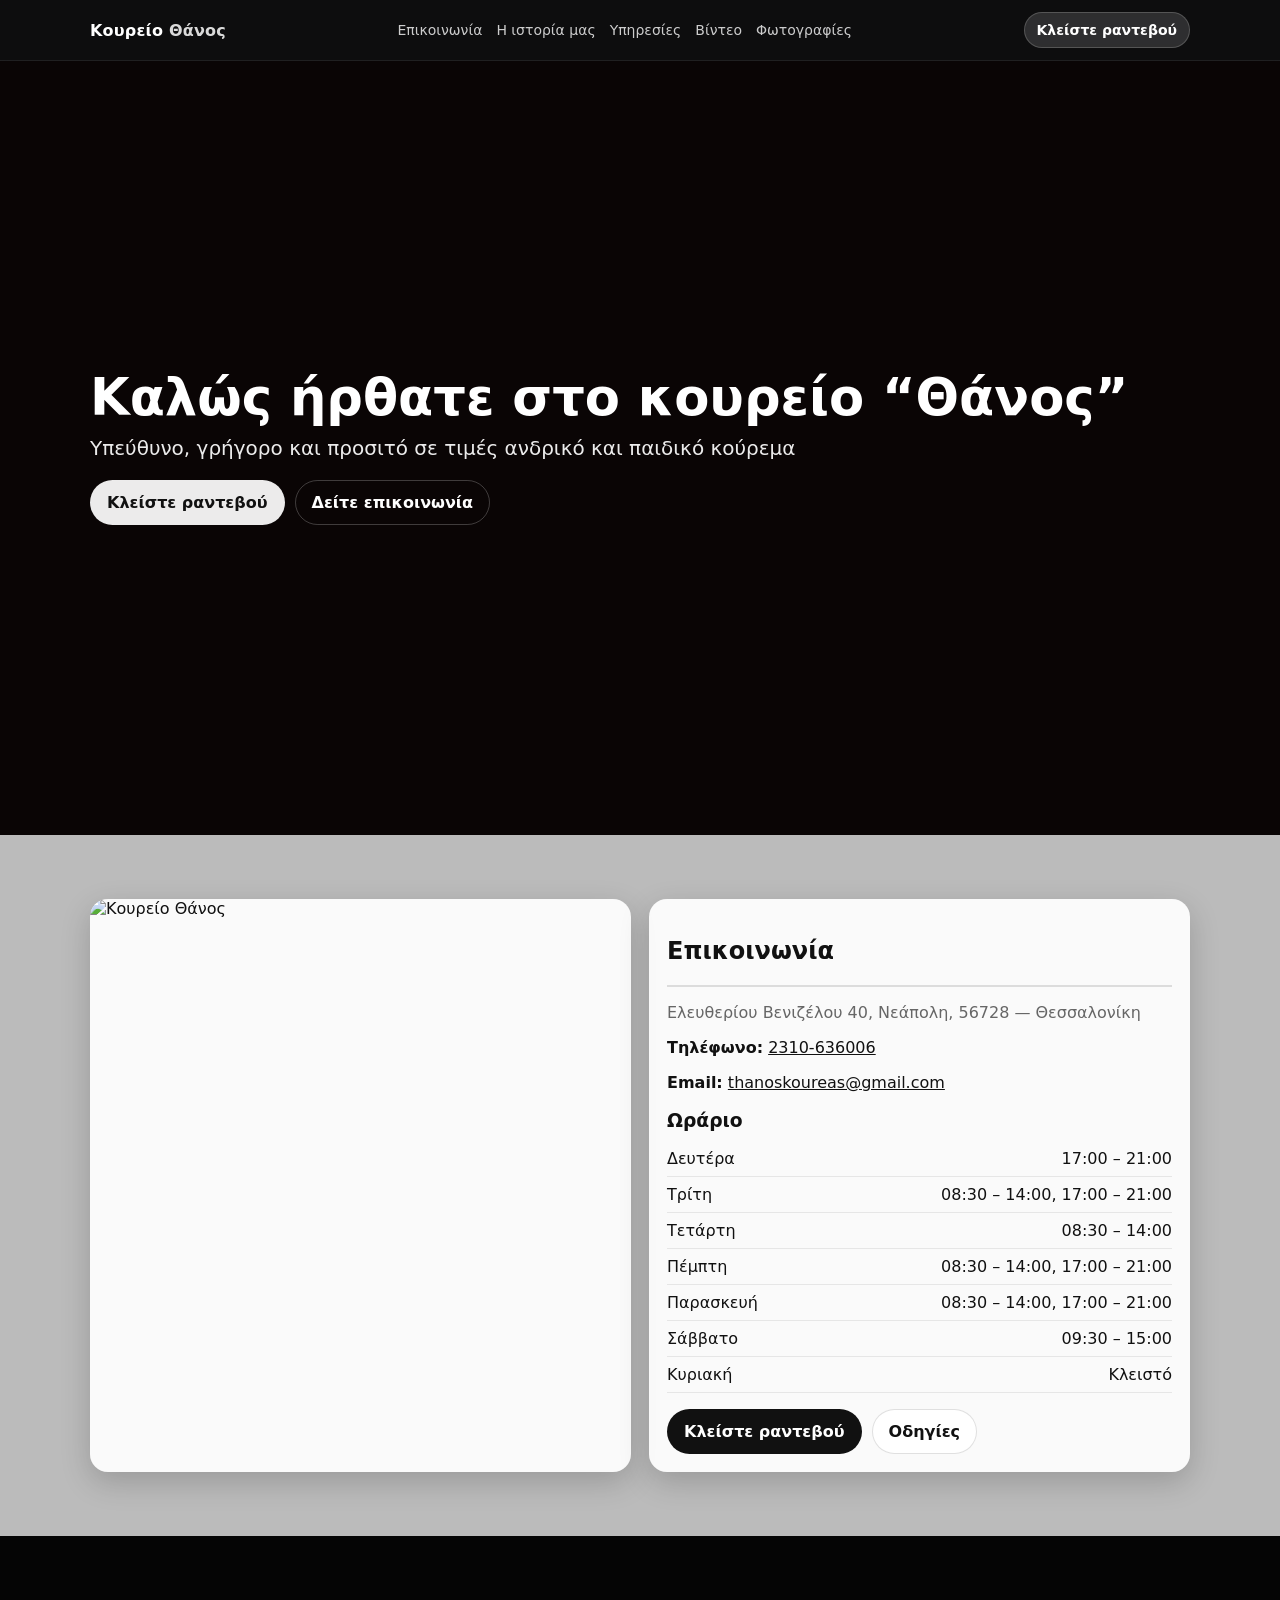
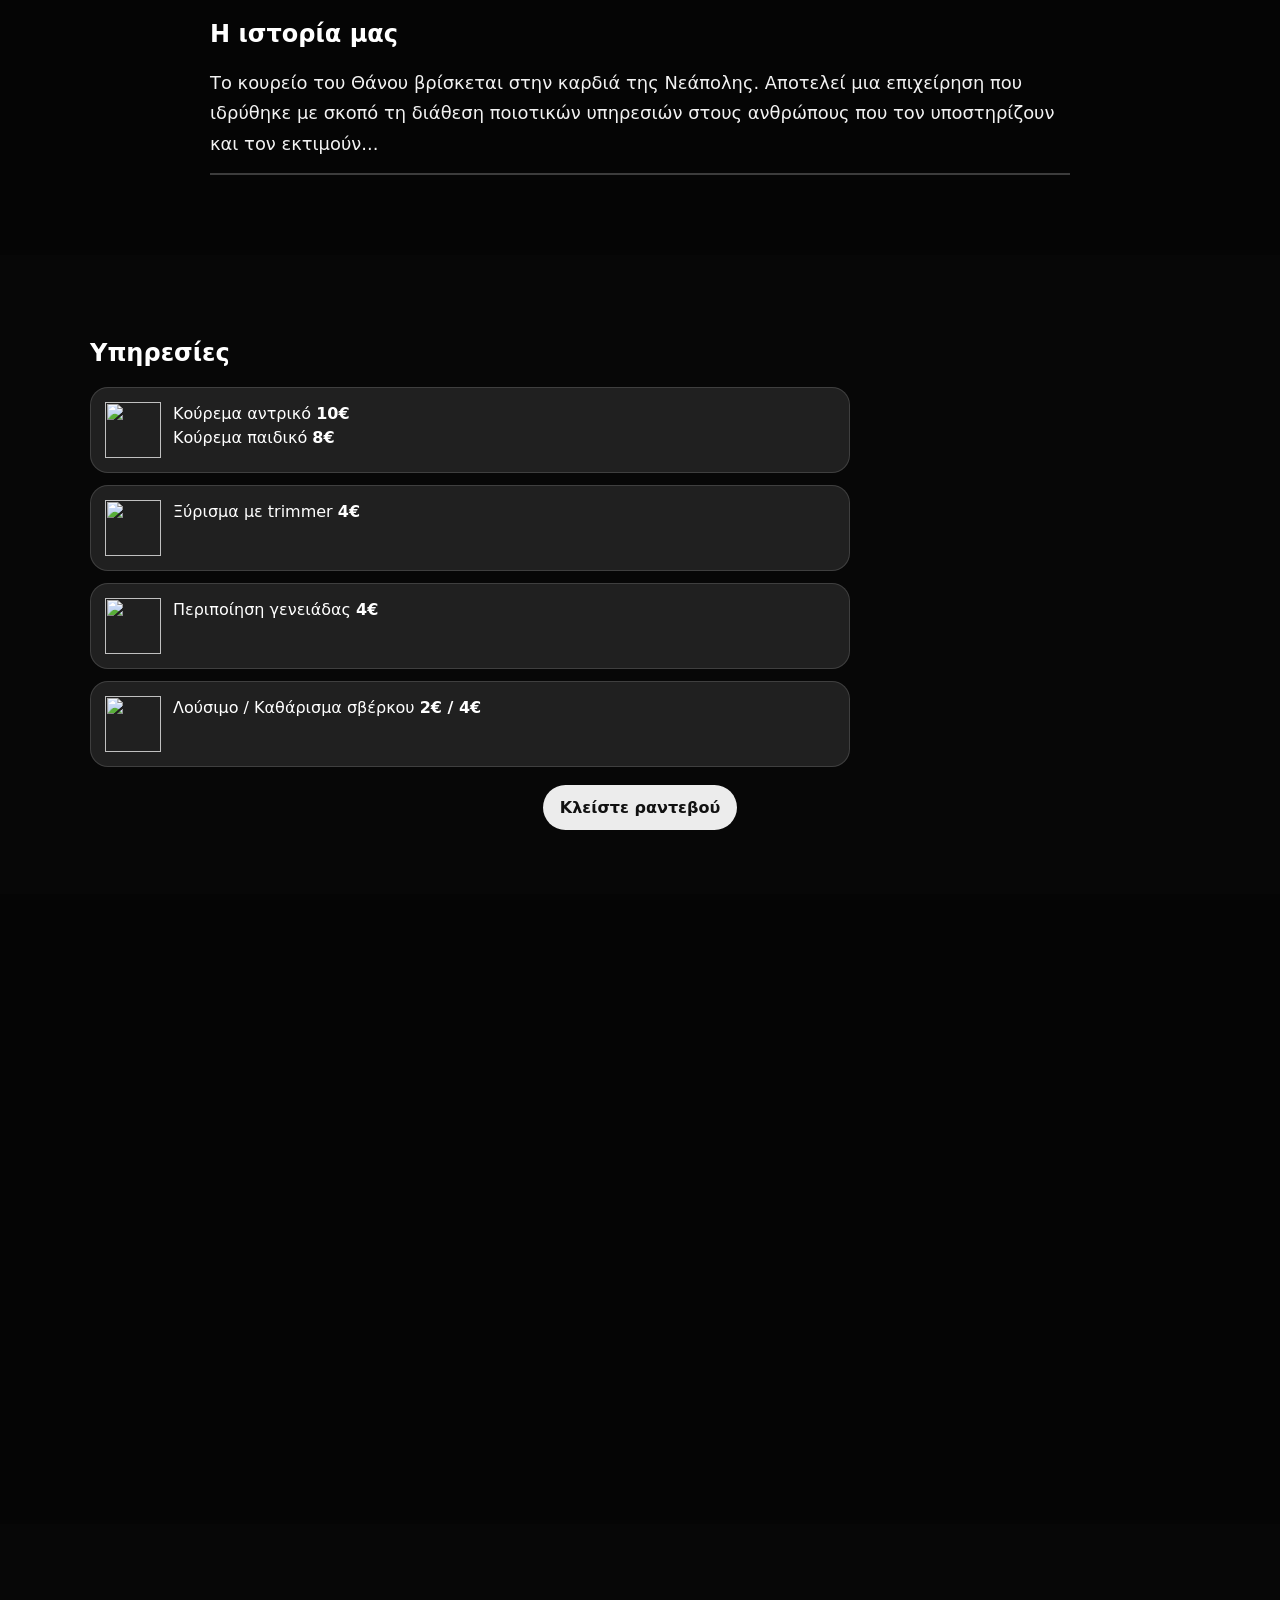
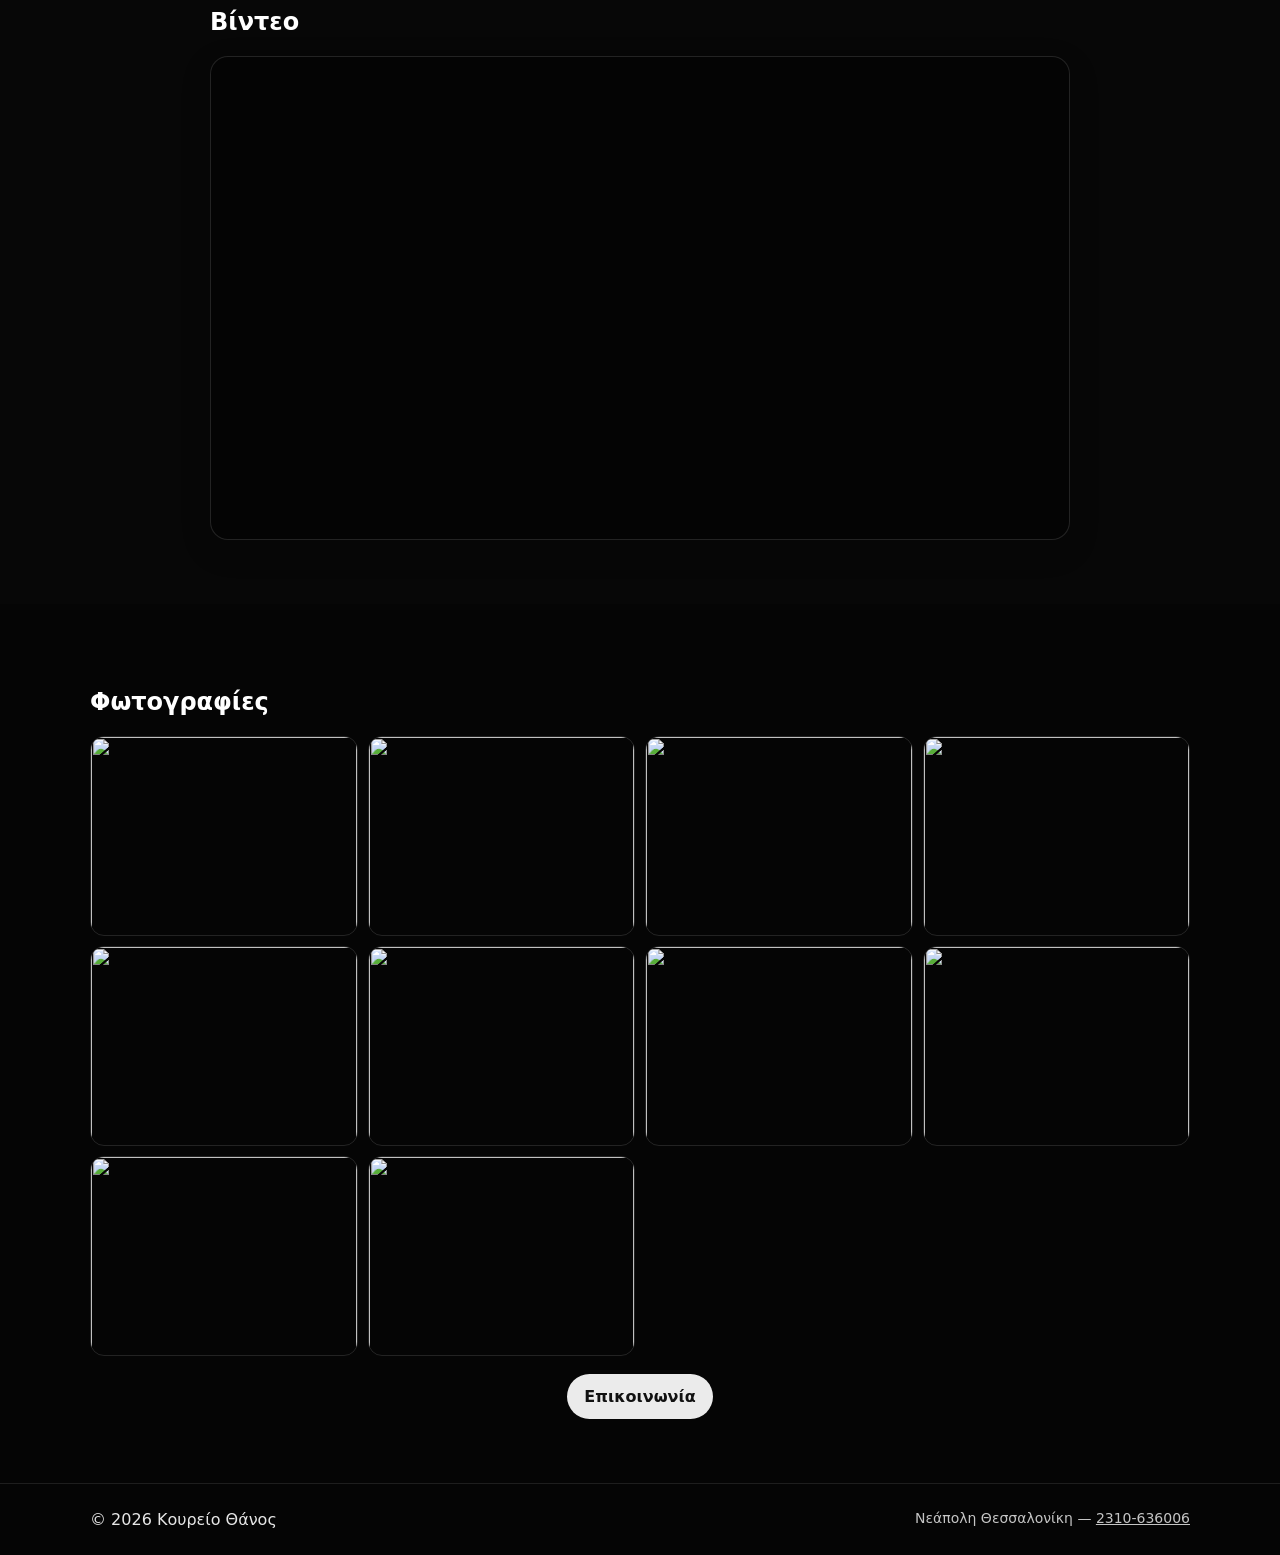
==== index.html @ e7eec50a "Initial commit" ====
<!doctype html>
<html lang="el">
<head>
  <meta charset="utf-8" />
  <meta name="viewport" content="width=device-width, initial-scale=1" />
  <title>Κουρείο Θάνος — Νεάπολη Θεσσαλονίκη</title>
  <meta name="description" content="Κουρείο Θάνος στη Νεάπολη Θεσσαλονίκης. Κλείστε ραντεβού online, δείτε υπηρεσίες, ωράριο και στοιχεία επικοινωνίας." />
  <link rel="stylesheet" href="styles.css" />

  <!-- Open Graph (προαιρετικό) -->
  <meta property="og:title" content="Κουρείο Θάνος" />
  <meta property="og:description" content="Ανδρικό & παιδικό κούρεμα, περιποίηση γενειάδας, ξύρισμα. Κλείστε ραντεβού online." />
  <meta property="og:type" content="website" />
</head>

<body>
  <header class="topbar">
    <div class="container topbar-inner">
      <a class="brand" href="#top">Κουρείο <span>Θάνος</span></a>
      <nav class="nav">
        <a href="#contact">Επικοινωνία</a>
        <a href="#story">Η ιστορία μας</a>
        <a href="#services">Υπηρεσίες</a>
        <a href="#media">Βίντεο</a>
        <a href="#gallery">Φωτογραφίες</a>
      </nav>
      <a class="cta" href="https://supersaas.com/schedule/Koureio_Thanos/Koureio_Thanos/%CE%9A%CE%BF%CF%8D%CF%81%CE%B5%CE%BC%CE%B1?view=week" target="_blank" rel="noopener">
        Κλείστε ραντεβού
      </a>
    </div>
  </header>

  <!-- HERO -->
  <section id="top" class="hero" style="--bg:url('http://koureiothanos.com/wp-content/uploads/2021/03/IMG_0144-2-scaled.jpg');">
    <div class="hero-overlay"></div>
    <div class="container hero-content">
      <h1>Καλώς ήρθατε στο κουρείο “Θάνος”</h1>
      <p class="hero-sub">
        Υπεύθυνο, γρήγορο και προσιτό σε τιμές ανδρικό και παιδικό κούρεμα
      </p>
      <div class="hero-actions">
        <a class="btn primary" href="https://supersaas.com/schedule/Koureio_Thanos/Koureio_Thanos/%CE%9A%CE%BF%CF%8D%CF%81%CE%B5%CE%BC%CE%B1?view=week" target="_blank" rel="noopener">
          Κλείστε ραντεβού
        </a>
        <a class="btn ghost" href="#contact">Δείτε επικοινωνία</a>
      </div>
    </div>
  </section>

  <!-- CONTACT -->
  <section id="contact" class="section cover" style="--bg:url('http://koureiothanos.com/wp-content/uploads/2021/03/%CE%B1%CF%81%CF%87%CE%B5%CE%AF%CE%BF-%CE%BB%CE%AE%CF%88%CE%B7%CF%82.jpg');">
    <div class="cover-overlay light"></div>
    <div class="container grid-2">
      <div class="card media-card">
        <img
          src="http://koureiothanos.com/wp-content/uploads/2021/03/12-1.jpg"
          alt="Κουρείο Θάνος"
          loading="lazy"
        />
      </div>

      <div class="card">
        <h2>Επικοινωνία</h2>
        <hr class="sep" />

        <p class="muted">Ελευθερίου Βενιζέλου 40, Νεάπολη, 56728 — Θεσσαλονίκη</p>
        <p><strong>Τηλέφωνο:</strong> <a href="tel:2310636006">2310-636006</a></p>
        <p><strong>Email:</strong> <a href="mailto:thanoskoureas@gmail.com">thanoskoureas@gmail.com</a></p>

        <h3 class="h3">Ωράριο</h3>
        <ul class="hours">
          <li><span>Δευτέρα</span><span>17:00 – 21:00</span></li>
          <li><span>Τρίτη</span><span>08:30 – 14:00, 17:00 – 21:00</span></li>
          <li><span>Τετάρτη</span><span>08:30 – 14:00</span></li>
          <li><span>Πέμπτη</span><span>08:30 – 14:00, 17:00 – 21:00</span></li>
          <li><span>Παρασκευή</span><span>08:30 – 14:00, 17:00 – 21:00</span></li>
          <li><span>Σάββατο</span><span>09:30 – 15:00</span></li>
          <li><span>Κυριακή</span><span>Κλειστό</span></li>
        </ul>

        <div class="contact-actions">
          <a class="btn primary" href="https://supersaas.com/schedule/Koureio_Thanos/Koureio_Thanos/%CE%9A%CE%BF%CF%8D%CF%81%CE%B5%CE%BC%CE%B1?view=week" target="_blank" rel="noopener">Κλείστε ραντεβού</a>
          <a class="btn" href="https://www.google.com/maps/search/?api=1&query=%CE%95%CE%BB%CE%B5%CF%85%CE%B8%CE%B5%CF%81%CE%AF%CE%BF%CF%85%20%CE%92%CE%B5%CE%BD%CE%B9%CE%B6%CE%AD%CE%BB%CE%BF%CF%85%2040%2C%20%CE%9D%CE%B5%CE%AC%CF%80%CE%BF%CE%BB%CE%B7%2056728" target="_blank" rel="noopener">
            Οδηγίες
          </a>
        </div>
      </div>
    </div>
  </section>

  <!-- STORY -->
  <section id="story" class="section cover" style="--bg:url('http://koureiothanos.com/wp-content/uploads/2021/03/IMG_0214-1-scaled.jpg');">
    <div class="cover-overlay dark"></div>
    <div class="container narrow">
      <h2>Η ιστορία μας</h2>
      <p class="lead">
        Το κουρείο του Θάνου βρίσκεται στην καρδιά της Νεάπολης. Αποτελεί μια επιχείρηση που ιδρύθηκε με σκοπό
        τη διάθεση ποιοτικών υπηρεσιών στους ανθρώπους που τον υποστηρίζουν και τον εκτιμούν...
      </p>
      <hr class="sep light" />
    </div>
  </section>

  <!-- SERVICES -->
  <section id="services" class="section cover" style="--bg:url('http://koureiothanos.com/wp-content/uploads/2021/03/IMG_0136-1-scaled.jpg');">
    <div class="cover-overlay dark soft"></div>
    <div class="container">
      <h2>Υπηρεσίες</h2>

      <div class="services">
        <div class="service">
          <img src="http://koureiothanos.com/wp-content/uploads/2021/03/icon-01-free-img.png" alt="" loading="lazy" />
          <div>
            <p>Κούρεμα αντρικό <strong>10€</strong></p>
            <p>Κούρεμα παιδικό <strong>8€</strong></p>
          </div>
        </div>

        <div class="service">
          <img src="http://koureiothanos.com/wp-content/uploads/2021/03/icon-02-free-img-1.png" alt="" loading="lazy" />
          <div>
            <p>Ξύρισμα με trimmer <strong>4€</strong></p>
          </div>
        </div>

        <div class="service">
          <img src="http://koureiothanos.com/wp-content/uploads/2021/03/icon-03-free-img-1.png" alt="" loading="lazy" />
          <div>
            <p>Περιποίηση γενειάδας <strong>4€</strong></p>
          </div>
        </div>

        <div class="service">
          <img src="http://koureiothanos.com/wp-content/uploads/2021/03/icon-04-free-img.png" alt="" loading="lazy" />
          <div>
            <p>Λούσιμο / Καθάρισμα σβέρκου <strong>2€ / 4€</strong></p>
          </div>
        </div>
      </div>

      <div class="center">
        <a class="btn primary" href="https://supersaas.com/schedule/Koureio_Thanos/Koureio_Thanos/%CE%9A%CE%BF%CF%8D%CF%81%CE%B5%CE%BC%CE%B1?view=week" target="_blank" rel="noopener">
          Κλείστε ραντεβού
        </a>
      </div>
    </div>
  </section>

  <!-- FEATURE IMAGE (optional like original) -->
  <section class="section cover" style="--bg:url('http://koureiothanos.com/wp-content/uploads/2021/04/IMG_20180508_204134-scaled.jpg'); min-height: 70vh;">
    <div class="cover-overlay dark"></div>
  </section>

  <!-- VIDEO -->
  <section id="media" class="section cover" style="--bg:url('http://koureiothanos.com/wp-content/uploads/2021/03/IMG_0148-1-scaled.jpg');">
    <div class="cover-overlay dark soft"></div>
    <div class="container narrow">
      <h2>Βίντεο</h2>
      <div class="video">
        <iframe
          src="https://www.youtube.com/embed/GBwCfBw--6I"
          title="Κουρείο Θάνος"
          frameborder="0"
          allow="accelerometer; autoplay; clipboard-write; encrypted-media; gyroscope; picture-in-picture; web-share"
          allowfullscreen
          loading="lazy"
        ></iframe>
      </div>
    </div>
  </section>

  <!-- GALLERY -->
  <section id="gallery" class="section cover" style="--bg:url('http://koureiothanos.com/wp-content/uploads/2021/03/IMG_0137-scaled.jpg');">
    <div class="cover-overlay dark"></div>
    <div class="container">
      <h2>Φωτογραφίες</h2>

      <div class="gallery">
        <img src="http://koureiothanos.com/wp-content/uploads/2021/03/IMG_0187-3-scaled.jpg" alt="" loading="lazy" />
        <img src="http://koureiothanos.com/wp-content/uploads/2021/03/IMG_0147-2-scaled.jpg" alt="" loading="lazy" />
        <img src="http://koureiothanos.com/wp-content/uploads/2021/03/IMG_0149-2-scaled.jpg" alt="" loading="lazy" />
        <img src="http://koureiothanos.com/wp-content/uploads/2021/03/IMG_0181-3-scaled.jpg" alt="" loading="lazy" />
        <img src="http://koureiothanos.com/wp-content/uploads/2021/03/IMG_0141-1-1024x683.jpg" alt="" loading="lazy" />
        <img src="http://koureiothanos.com/wp-content/uploads/2021/03/IMG_0170-1024x683.jpg" alt="" loading="lazy" />
        <img src="http://koureiothanos.com/wp-content/uploads/2021/03/IMG_0198-1-683x1024.jpg" alt="" loading="lazy" />
        <img src="http://koureiothanos.com/wp-content/uploads/2021/03/IMG_0211-2-1024x683.jpg" alt="" loading="lazy" />
        <img src="http://koureiothanos.com/wp-content/uploads/2021/03/IMG_0155-2-1024x683.jpg" alt="" loading="lazy" />
        <img src="http://koureiothanos.com/wp-content/uploads/2021/03/IMG_0174-1024x683.jpg" alt="" loading="lazy" />
      </div>

      <div class="center">
        <a class="btn primary" href="#contact">Επικοινωνία</a>
      </div>
    </div>
  </section>

  <footer class="footer">
    <div class="container footer-inner">
      <div>© <span id="y"></span> Κουρείο Θάνος</div>
      <div class="small">
        Νεάπολη Θεσσαλονίκη — <a href="tel:2310636006">2310-636006</a>
      </div>
    </div>
  </footer>

  <script>
    document.getElementById("y").textContent = new Date().getFullYear();
  </script>
</body>
</html>
---- styles.css ----
:root{
  --bg: none;
  --text: #111;
  --muted: #666;
  --card: rgba(255,255,255,0.92);
  --shadow: 0 10px 30px rgba(0,0,0,.18);
  --radius: 18px;
  --max: 1100px;
}

*{ box-sizing:border-box; }
html{ scroll-behavior:smooth; }
body{
  margin:0;
  font-family: system-ui, -apple-system, Segoe UI, Roboto, Arial, sans-serif;
  color: var(--text);
  background:#0b0b0c;
}

a{ color: inherit; }
.container{
  width: min(var(--max), calc(100% - 32px));
  margin: 0 auto;
}

.topbar{
  position: sticky;
  top: 0;
  z-index: 50;
  backdrop-filter: blur(10px);
  background: rgba(15,15,16,0.7);
  border-bottom: 1px solid rgba(255,255,255,0.08);
}
.topbar-inner{
  display:flex;
  gap:14px;
  align-items:center;
  justify-content:space-between;
  padding: 12px 0;
}

.brand{
  text-decoration:none;
  font-weight: 800;
  letter-spacing: .2px;
  color:#fff;
}
.brand span{ opacity:.85; font-weight:700; }

.nav{
  display:none;
  gap:14px;
}
.nav a{
  text-decoration:none;
  font-size:14px;
  color: rgba(255,255,255,0.88);
  opacity:.9;
}
.nav a:hover{ opacity:1; }

.cta{
  text-decoration:none;
  color:#fff;
  background: rgba(255,255,255,0.14);
  border: 1px solid rgba(255,255,255,0.18);
  padding: 9px 12px;
  border-radius: 999px;
  font-weight: 700;
  font-size: 14px;
}

@media (min-width: 900px){
  .nav{ display:flex; }
}

/* HERO */
.hero{
  position:relative;
  min-height: 86vh;
  display:flex;
  align-items:center;
  background-image: var(--bg);
  background-size: cover;
  background-position: center;
}
.hero-overlay{
  position:absolute; inset:0;
  background: rgba(10,0,0,0.55);
}
.hero-content{
  position:relative;
  padding: 70px 0;
  color:#fff;
}
.hero h1{
  margin:0 0 12px;
  font-size: clamp(32px, 4vw, 54px);
  line-height: 1.05;
}
.hero-sub{
  margin:0 0 20px;
  max-width: 70ch;
  opacity:.92;
  font-size: clamp(16px, 1.6vw, 20px);
}
.hero-actions{ display:flex; gap:10px; flex-wrap:wrap; }

.btn{
  display:inline-flex;
  align-items:center;
  justify-content:center;
  gap:10px;
  text-decoration:none;
  padding: 12px 16px;
  border-radius: 999px;
  border: 1px solid rgba(255,255,255,0.22);
  background: rgba(255,255,255,0.10);
  color:#fff;
  font-weight: 800;
}
.btn.primary{
  background: rgba(255,255,255,0.92);
  color:#111;
  border-color: transparent;
}
.btn.ghost{
  background: transparent;
}

/* Sections */
.section{
  position:relative;
  padding: 64px 0;
  color:#fff;
}
.cover{
  background-image: var(--bg);
  background-size: cover;
  background-position:center;
}
.cover-overlay{
  position:absolute; inset:0;
}
.cover-overlay.dark{ background: rgba(0,0,0,0.55); }
.cover-overlay.dark.soft{ background: rgba(0,0,0,0.40); }
.cover-overlay.light{ background: rgba(255,255,255,0.72); }

.section .container{ position:relative; }

.narrow{ max-width: 860px; }

.card{
  background: var(--card);
  border-radius: var(--radius);
  box-shadow: var(--shadow);
  padding: 18px;
  color: #111;
}
.media-card{
  padding:0;
  overflow:hidden;
}
.media-card img{
  width:100%;
  height:100%;
  display:block;
  object-fit: cover;
}

.grid-2{
  display:grid;
  gap: 18px;
}
@media (min-width: 900px){
  .grid-2{ grid-template-columns: 1fr 1fr; }
}

.sep{
  border: none;
  height: 2px;
  background: rgba(0,0,0,0.12);
  margin: 14px 0 16px;
}
.sep.light{ background: rgba(255,255,255,0.22); }

.muted{ color: var(--muted); }
.h3{ margin: 18px 0 8px; }

.hours{
  list-style:none;
  padding:0;
  margin: 10px 0 0;
}
.hours li{
  display:flex;
  justify-content:space-between;
  gap: 16px;
  padding: 8px 0;
  border-bottom: 1px solid rgba(0,0,0,0.08);
}
.contact-actions{
  display:flex;
  gap:10px;
  margin-top: 16px;
  flex-wrap:wrap;
}
.contact-actions .btn{ color:#111; border-color: rgba(0,0,0,0.12); background:#fff; }
.contact-actions .btn.primary{ background:#111; color:#fff; border-color:transparent; }

/* Story text */
.lead{
  font-size: clamp(16px, 1.4vw, 20px);
  line-height: 1.7;
  opacity:.95;
  margin: 12px 0 0;
}

/* Services */
.services{
  margin-top: 18px;
  display:grid;
  gap: 12px;
  max-width: 760px;
}
.service{
  display:flex;
  gap: 12px;
  align-items:flex-start;
  background: rgba(255,255,255,0.10);
  border: 1px solid rgba(255,255,255,0.14);
  border-radius: var(--radius);
  padding: 14px;
}
.service img{
  width: 56px;
  height: 56px;
  object-fit: contain;
  flex: 0 0 auto;
}
.service p{
  margin: 0;
  line-height: 1.5;
  color:#fff;
}
.center{ margin-top: 18px; display:flex; justify-content:center; }

/* Video */
.video{
  margin-top: 16px;
  border-radius: var(--radius);
  overflow:hidden;
  box-shadow: var(--shadow);
  background: rgba(0,0,0,0.35);
  border: 1px solid rgba(255,255,255,0.12);
}
.video iframe{
  width:100%;
  aspect-ratio: 16 / 9;
  display:block;
}

/* Gallery */
.gallery{
  margin-top: 18px;
  display:grid;
  gap: 10px;
  grid-template-columns: repeat(2, 1fr);
}
.gallery img{
  width:100%;
  height: 180px;
  object-fit: cover;
  border-radius: 14px;
  border: 1px solid rgba(255,255,255,0.12);
}
@media (min-width: 700px){
  .gallery{ grid-template-columns: repeat(4, 1fr); }
  .gallery img{ height: 200px; }
}

.footer{
  padding: 26px 0;
  background: rgba(0,0,0,0.55);
  border-top: 1px solid rgba(255,255,255,0.10);
  color: rgba(255,255,255,0.9);
}
.footer-inner{
  display:flex;
  justify-content:space-between;
  gap: 12px;
  flex-wrap:wrap;
}
.small{ opacity:.85; font-size: 14px; }
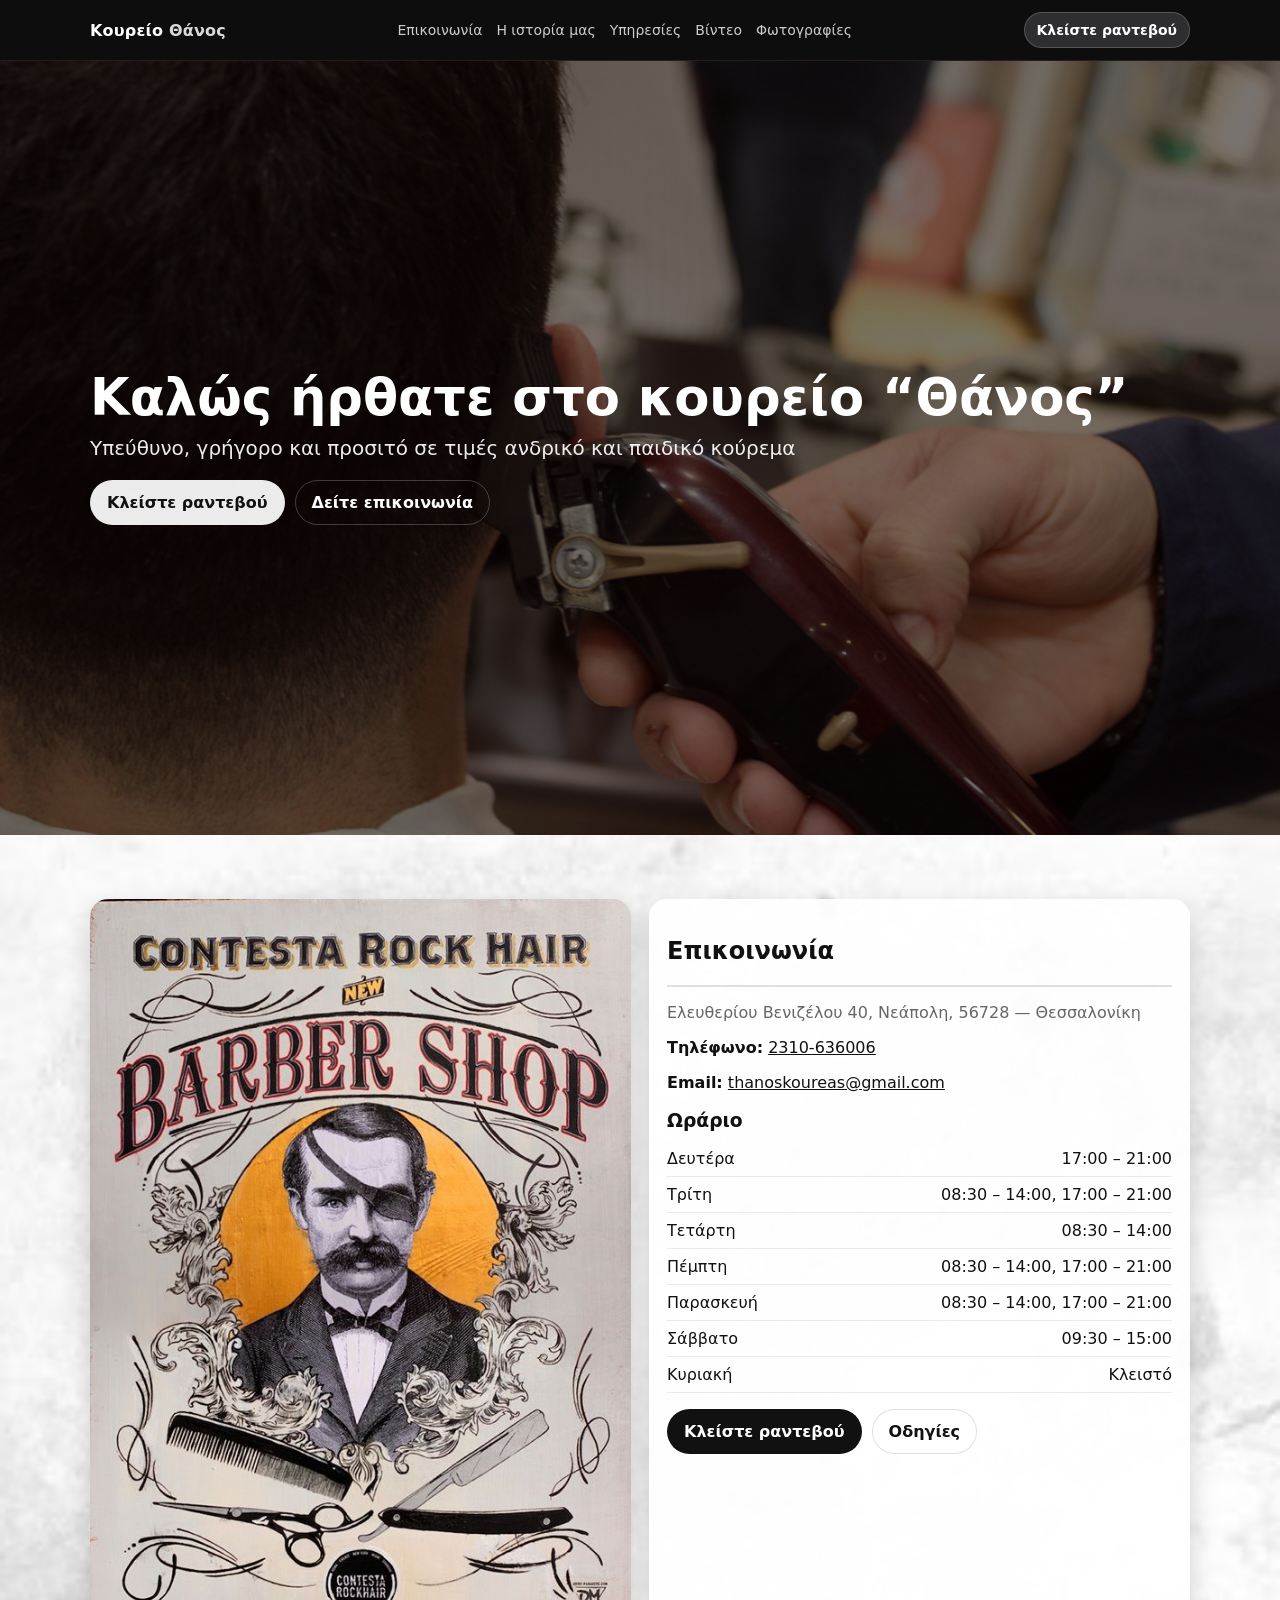
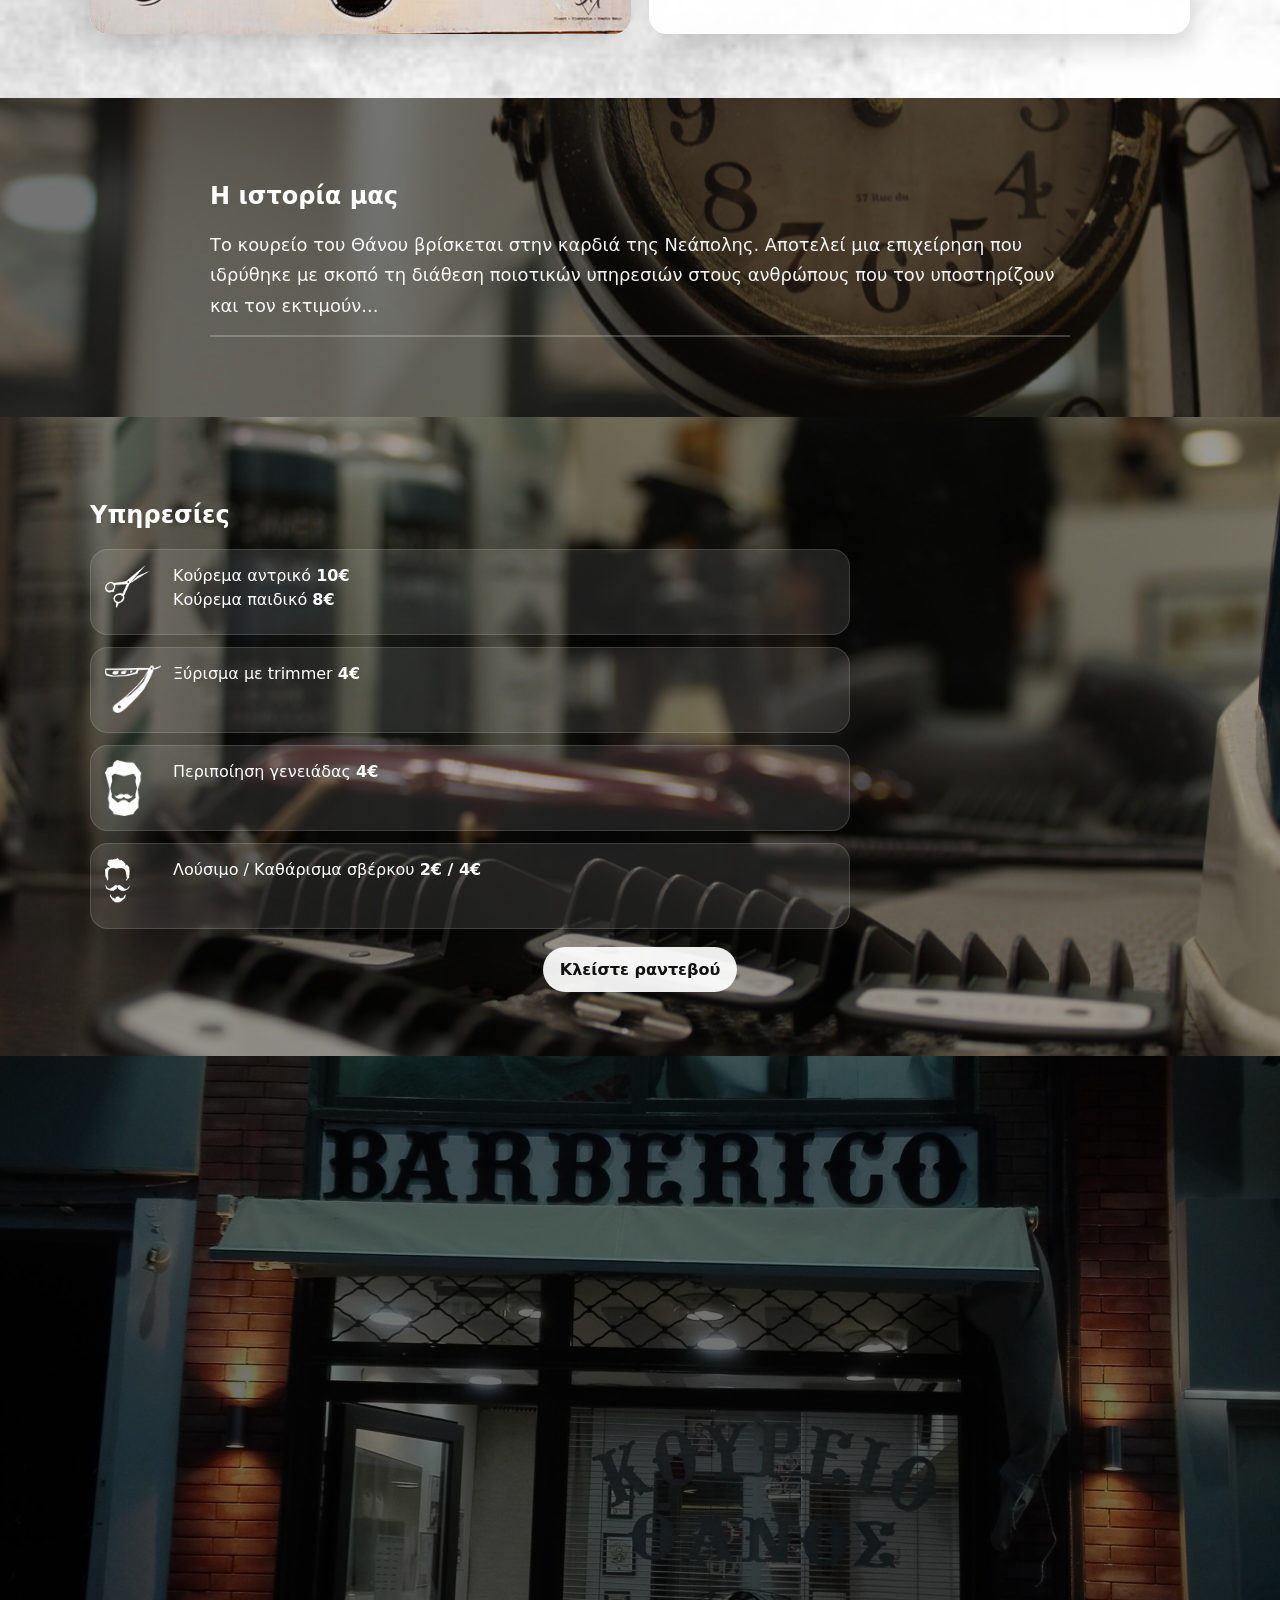
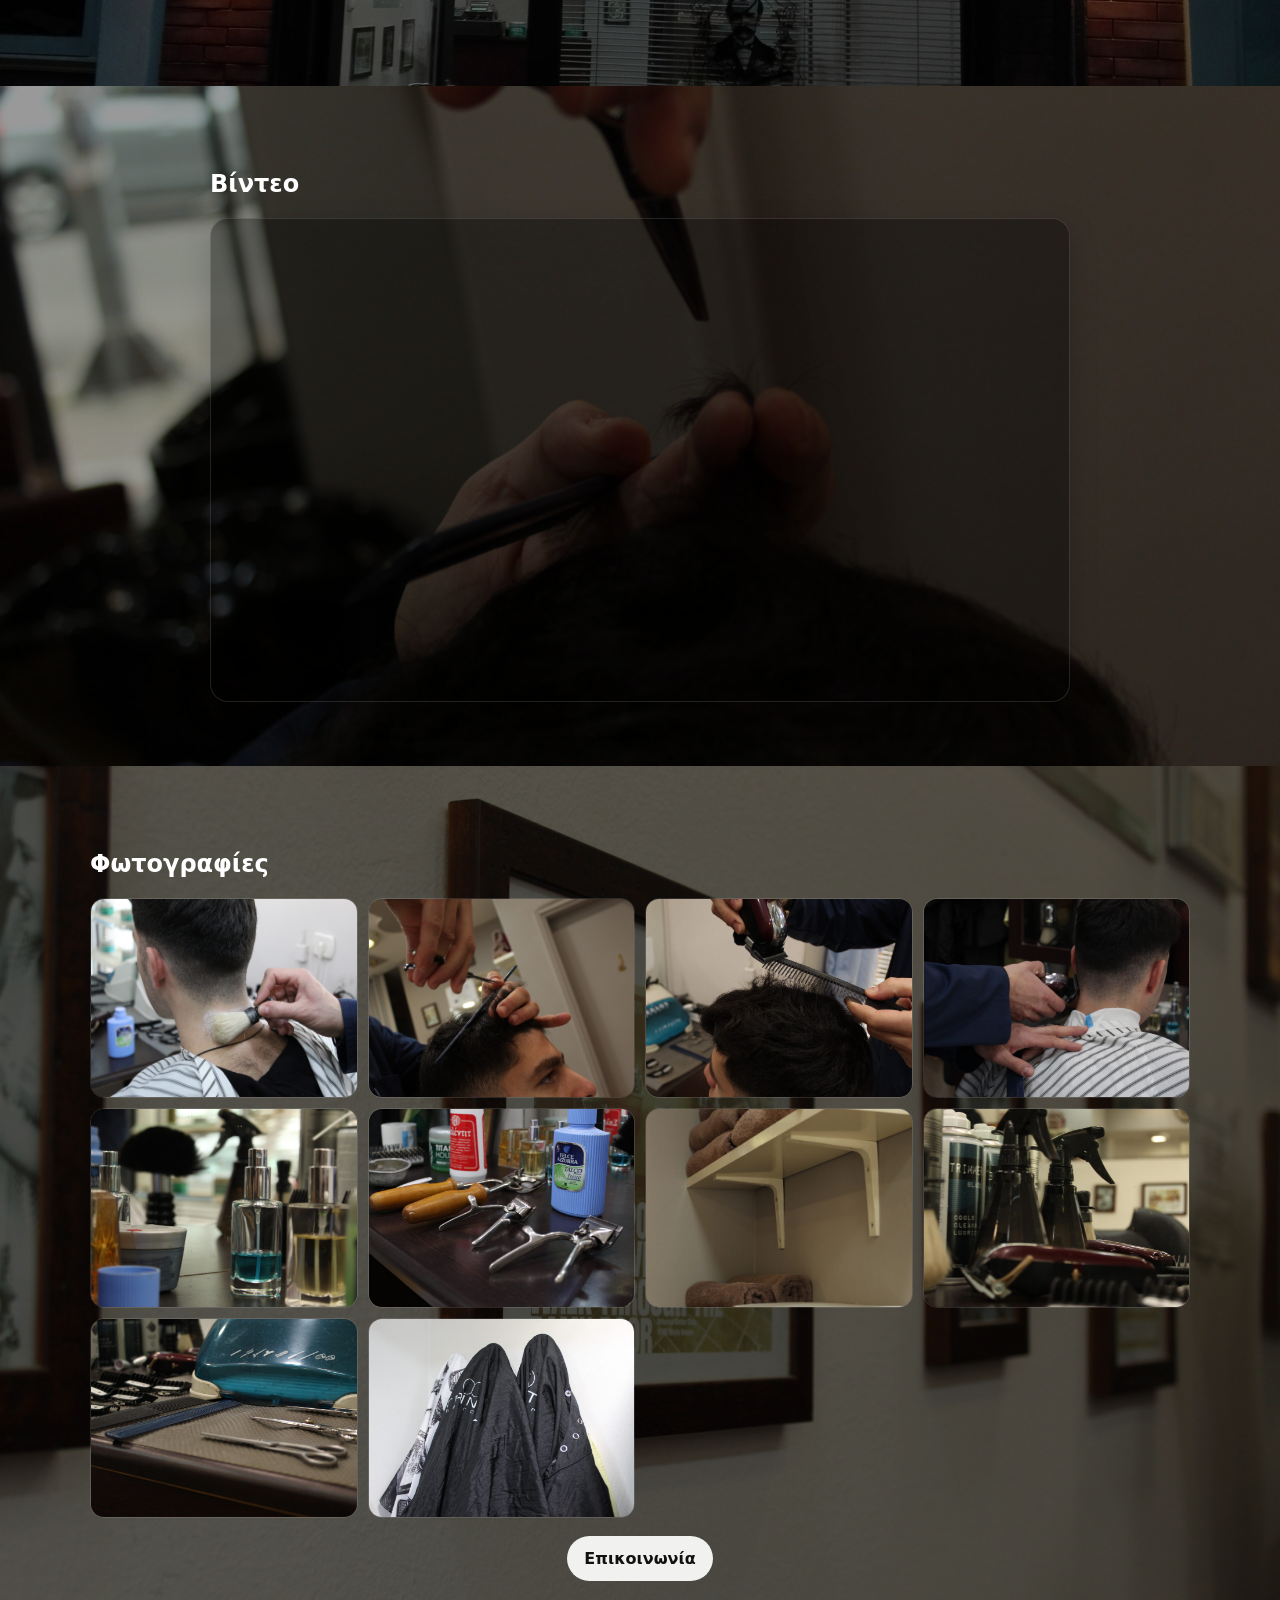
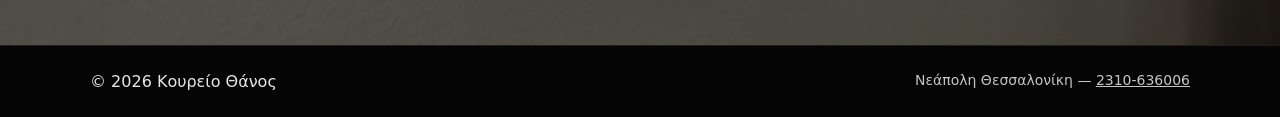
==== commit afdc6225: "Updated image paths to assets/img" ====
--- a/index.html
+++ b/index.html
@@ -7,7 +7,6 @@
   <meta name="description" content="Κουρείο Θάνος στη Νεάπολη Θεσσαλονίκης. Κλείστε ραντεβού online, δείτε υπηρεσίες, ωράριο και στοιχεία επικοινωνίας." />
   <link rel="stylesheet" href="styles.css" />
 
-  <!-- Open Graph (προαιρετικό) -->
   <meta property="og:title" content="Κουρείο Θάνος" />
   <meta property="og:description" content="Ανδρικό & παιδικό κούρεμα, περιποίηση γενειάδας, ξύρισμα. Κλείστε ραντεβού online." />
   <meta property="og:type" content="website" />
@@ -24,14 +23,16 @@
         <a href="#media">Βίντεο</a>
         <a href="#gallery">Φωτογραφίες</a>
       </nav>
-      <a class="cta" href="https://supersaas.com/schedule/Koureio_Thanos/Koureio_Thanos/%CE%9A%CE%BF%CF%8D%CF%81%CE%B5%CE%BC%CE%B1?view=week" target="_blank" rel="noopener">
+      <a class="cta"
+         href="https://supersaas.com/schedule/Koureio_Thanos/Koureio_Thanos/%CE%9A%CE%BF%CF%8D%CF%81%CE%B5%CE%BC%CE%B1?view=week"
+         target="_blank" rel="noopener">
         Κλείστε ραντεβού
       </a>
     </div>
   </header>
 
   <!-- HERO -->
-  <section id="top" class="hero" style="--bg:url('http://koureiothanos.com/wp-content/uploads/2021/03/IMG_0144-2-scaled.jpg');">
+  <section id="top" class="hero" style="--bg:url('assets/img/IMG_0144-2-scaled.jpg');">
     <div class="hero-overlay"></div>
     <div class="container hero-content">
       <h1>Καλώς ήρθατε στο κουρείο “Θάνος”</h1>
@@ -39,7 +40,9 @@
         Υπεύθυνο, γρήγορο και προσιτό σε τιμές ανδρικό και παιδικό κούρεμα
       </p>
       <div class="hero-actions">
-        <a class="btn primary" href="https://supersaas.com/schedule/Koureio_Thanos/Koureio_Thanos/%CE%9A%CE%BF%CF%8D%CF%81%CE%B5%CE%BC%CE%B1?view=week" target="_blank" rel="noopener">
+        <a class="btn primary"
+           href="https://supersaas.com/schedule/Koureio_Thanos/Koureio_Thanos/%CE%9A%CE%BF%CF%8D%CF%81%CE%B5%CE%BC%CE%B1?view=week"
+           target="_blank" rel="noopener">
           Κλείστε ραντεβού
         </a>
         <a class="btn ghost" href="#contact">Δείτε επικοινωνία</a>
@@ -48,12 +51,12 @@
   </section>
 
   <!-- CONTACT -->
-  <section id="contact" class="section cover" style="--bg:url('http://koureiothanos.com/wp-content/uploads/2021/03/%CE%B1%CF%81%CF%87%CE%B5%CE%AF%CE%BF-%CE%BB%CE%AE%CF%88%CE%B7%CF%82.jpg');">
+  <section id="contact" class="section cover" style="--bg:url('assets/img/αρχείο-λήψης.jpg');">
     <div class="cover-overlay light"></div>
     <div class="container grid-2">
       <div class="card media-card">
         <img
-          src="http://koureiothanos.com/wp-content/uploads/2021/03/12-1.jpg"
+          src="assets/img/12-1.jpg"
           alt="Κουρείο Θάνος"
           loading="lazy"
         />
@@ -79,8 +82,14 @@
         </ul>
 
         <div class="contact-actions">
-          <a class="btn primary" href="https://supersaas.com/schedule/Koureio_Thanos/Koureio_Thanos/%CE%9A%CE%BF%CF%8D%CF%81%CE%B5%CE%BC%CE%B1?view=week" target="_blank" rel="noopener">Κλείστε ραντεβού</a>
-          <a class="btn" href="https://www.google.com/maps/search/?api=1&query=%CE%95%CE%BB%CE%B5%CF%85%CE%B8%CE%B5%CF%81%CE%AF%CE%BF%CF%85%20%CE%92%CE%B5%CE%BD%CE%B9%CE%B6%CE%AD%CE%BB%CE%BF%CF%85%2040%2C%20%CE%9D%CE%B5%CE%AC%CF%80%CE%BF%CE%BB%CE%B7%2056728" target="_blank" rel="noopener">
+          <a class="btn primary"
+             href="https://supersaas.com/schedule/Koureio_Thanos/Koureio_Thanos/%CE%9A%CE%BF%CF%8D%CF%81%CE%B5%CE%BC%CE%B1?view=week"
+             target="_blank" rel="noopener">
+            Κλείστε ραντεβού
+          </a>
+          <a class="btn"
+             href="https://www.google.com/maps/search/?api=1&query=%CE%95%CE%BB%CE%B5%CF%85%CE%B8%CE%B5%CF%81%CE%AF%CE%BF%CF%85%20%CE%92%CE%B5%CE%BD%CE%B9%CE%B6%CE%AD%CE%BB%CE%BF%CF%85%2040%2C%20%CE%9D%CE%B5%CE%AC%CF%80%CE%BF%CE%BB%CE%B7%2056728"
+             target="_blank" rel="noopener">
             Οδηγίες
           </a>
         </div>
@@ -89,7 +98,7 @@
   </section>
 
   <!-- STORY -->
-  <section id="story" class="section cover" style="--bg:url('http://koureiothanos.com/wp-content/uploads/2021/03/IMG_0214-1-scaled.jpg');">
+  <section id="story" class="section cover" style="--bg:url('assets/img/IMG_0214-1-scaled.jpg');">
     <div class="cover-overlay dark"></div>
     <div class="container narrow">
       <h2>Η ιστορία μας</h2>
@@ -102,14 +111,14 @@
   </section>
 
   <!-- SERVICES -->
-  <section id="services" class="section cover" style="--bg:url('http://koureiothanos.com/wp-content/uploads/2021/03/IMG_0136-1-scaled.jpg');">
+  <section id="services" class="section cover" style="--bg:url('assets/img/IMG_0136-1-scaled.jpg');">
     <div class="cover-overlay dark soft"></div>
     <div class="container">
       <h2>Υπηρεσίες</h2>
 
       <div class="services">
         <div class="service">
-          <img src="http://koureiothanos.com/wp-content/uploads/2021/03/icon-01-free-img.png" alt="" loading="lazy" />
+          <img src="assets/img/icon-01-free-img.png" alt="" loading="lazy" />
           <div>
             <p>Κούρεμα αντρικό <strong>10€</strong></p>
             <p>Κούρεμα παιδικό <strong>8€</strong></p>
@@ -117,21 +126,21 @@
         </div>
 
         <div class="service">
-          <img src="http://koureiothanos.com/wp-content/uploads/2021/03/icon-02-free-img-1.png" alt="" loading="lazy" />
+          <img src="assets/img/icon-02-free-img-1.png" alt="" loading="lazy" />
           <div>
             <p>Ξύρισμα με trimmer <strong>4€</strong></p>
           </div>
         </div>
 
         <div class="service">
-          <img src="http://koureiothanos.com/wp-content/uploads/2021/03/icon-03-free-img-1.png" alt="" loading="lazy" />
+          <img src="assets/img/icon-03-free-img-1.png" alt="" loading="lazy" />
           <div>
             <p>Περιποίηση γενειάδας <strong>4€</strong></p>
           </div>
         </div>
 
         <div class="service">
-          <img src="http://koureiothanos.com/wp-content/uploads/2021/03/icon-04-free-img.png" alt="" loading="lazy" />
+          <img src="assets/img/icon-04-free-img.png" alt="" loading="lazy" />
           <div>
             <p>Λούσιμο / Καθάρισμα σβέρκου <strong>2€ / 4€</strong></p>
           </div>
@@ -139,20 +148,22 @@
       </div>
 
       <div class="center">
-        <a class="btn primary" href="https://supersaas.com/schedule/Koureio_Thanos/Koureio_Thanos/%CE%9A%CE%BF%CF%8D%CF%81%CE%B5%CE%BC%CE%B1?view=week" target="_blank" rel="noopener">
+        <a class="btn primary"
+           href="https://supersaas.com/schedule/Koureio_Thanos/Koureio_Thanos/%CE%9A%CE%BF%CF%8D%CF%81%CE%B5%CE%BC%CE%B1?view=week"
+           target="_blank" rel="noopener">
           Κλείστε ραντεβού
         </a>
       </div>
     </div>
   </section>
 
-  <!-- FEATURE IMAGE (optional like original) -->
-  <section class="section cover" style="--bg:url('http://koureiothanos.com/wp-content/uploads/2021/04/IMG_20180508_204134-scaled.jpg'); min-height: 70vh;">
+  <!-- FEATURE IMAGE -->
+  <section class="section cover" style="--bg:url('assets/img/IMG_20180508_204134-scaled.jpg'); min-height: 70vh;">
     <div class="cover-overlay dark"></div>
   </section>
 
   <!-- VIDEO -->
-  <section id="media" class="section cover" style="--bg:url('http://koureiothanos.com/wp-content/uploads/2021/03/IMG_0148-1-scaled.jpg');">
+  <section id="media" class="section cover" style="--bg:url('assets/img/IMG_0148-1-scaled.jpg');">
     <div class="cover-overlay dark soft"></div>
     <div class="container narrow">
       <h2>Βίντεο</h2>
@@ -170,22 +181,22 @@
   </section>
 
   <!-- GALLERY -->
-  <section id="gallery" class="section cover" style="--bg:url('http://koureiothanos.com/wp-content/uploads/2021/03/IMG_0137-scaled.jpg');">
+  <section id="gallery" class="section cover" style="--bg:url('assets/img/IMG_0137-scaled.jpg');">
     <div class="cover-overlay dark"></div>
     <div class="container">
       <h2>Φωτογραφίες</h2>
 
       <div class="gallery">
-        <img src="http://koureiothanos.com/wp-content/uploads/2021/03/IMG_0187-3-scaled.jpg" alt="" loading="lazy" />
-        <img src="http://koureiothanos.com/wp-content/uploads/2021/03/IMG_0147-2-scaled.jpg" alt="" loading="lazy" />
-        <img src="http://koureiothanos.com/wp-content/uploads/2021/03/IMG_0149-2-scaled.jpg" alt="" loading="lazy" />
-        <img src="http://koureiothanos.com/wp-content/uploads/2021/03/IMG_0181-3-scaled.jpg" alt="" loading="lazy" />
-        <img src="http://koureiothanos.com/wp-content/uploads/2021/03/IMG_0141-1-1024x683.jpg" alt="" loading="lazy" />
-        <img src="http://koureiothanos.com/wp-content/uploads/2021/03/IMG_0170-1024x683.jpg" alt="" loading="lazy" />
-        <img src="http://koureiothanos.com/wp-content/uploads/2021/03/IMG_0198-1-683x1024.jpg" alt="" loading="lazy" />
-        <img src="http://koureiothanos.com/wp-content/uploads/2021/03/IMG_0211-2-1024x683.jpg" alt="" loading="lazy" />
-        <img src="http://koureiothanos.com/wp-content/uploads/2021/03/IMG_0155-2-1024x683.jpg" alt="" loading="lazy" />
-        <img src="http://koureiothanos.com/wp-content/uploads/2021/03/IMG_0174-1024x683.jpg" alt="" loading="lazy" />
+        <img src="assets/img/IMG_0187-3-scaled.jpg" alt="" loading="lazy" />
+        <img src="assets/img/IMG_0147-2-scaled.jpg" alt="" loading="lazy" />
+        <img src="assets/img/IMG_0149-2-scaled.jpg" alt="" loading="lazy" />
+        <img src="assets/img/IMG_0181-3-scaled.jpg" alt="" loading="lazy" />
+        <img src="assets/img/IMG_0141-1-1024x683.jpg" alt="" loading="lazy" />
+        <img src="assets/img/IMG_0170-1024x683.jpg" alt="" loading="lazy" />
+        <img src="assets/img/IMG_0198-1-683x1024.jpg" alt="" loading="lazy" />
+        <img src="assets/img/IMG_0211-2-1024x683.jpg" alt="" loading="lazy" />
+        <img src="assets/img/IMG_0155-2-1024x683.jpg" alt="" loading="lazy" />
+        <img src="assets/img/IMG_0174-1024x683.jpg" alt="" loading="lazy" />
       </div>
 
       <div class="center">
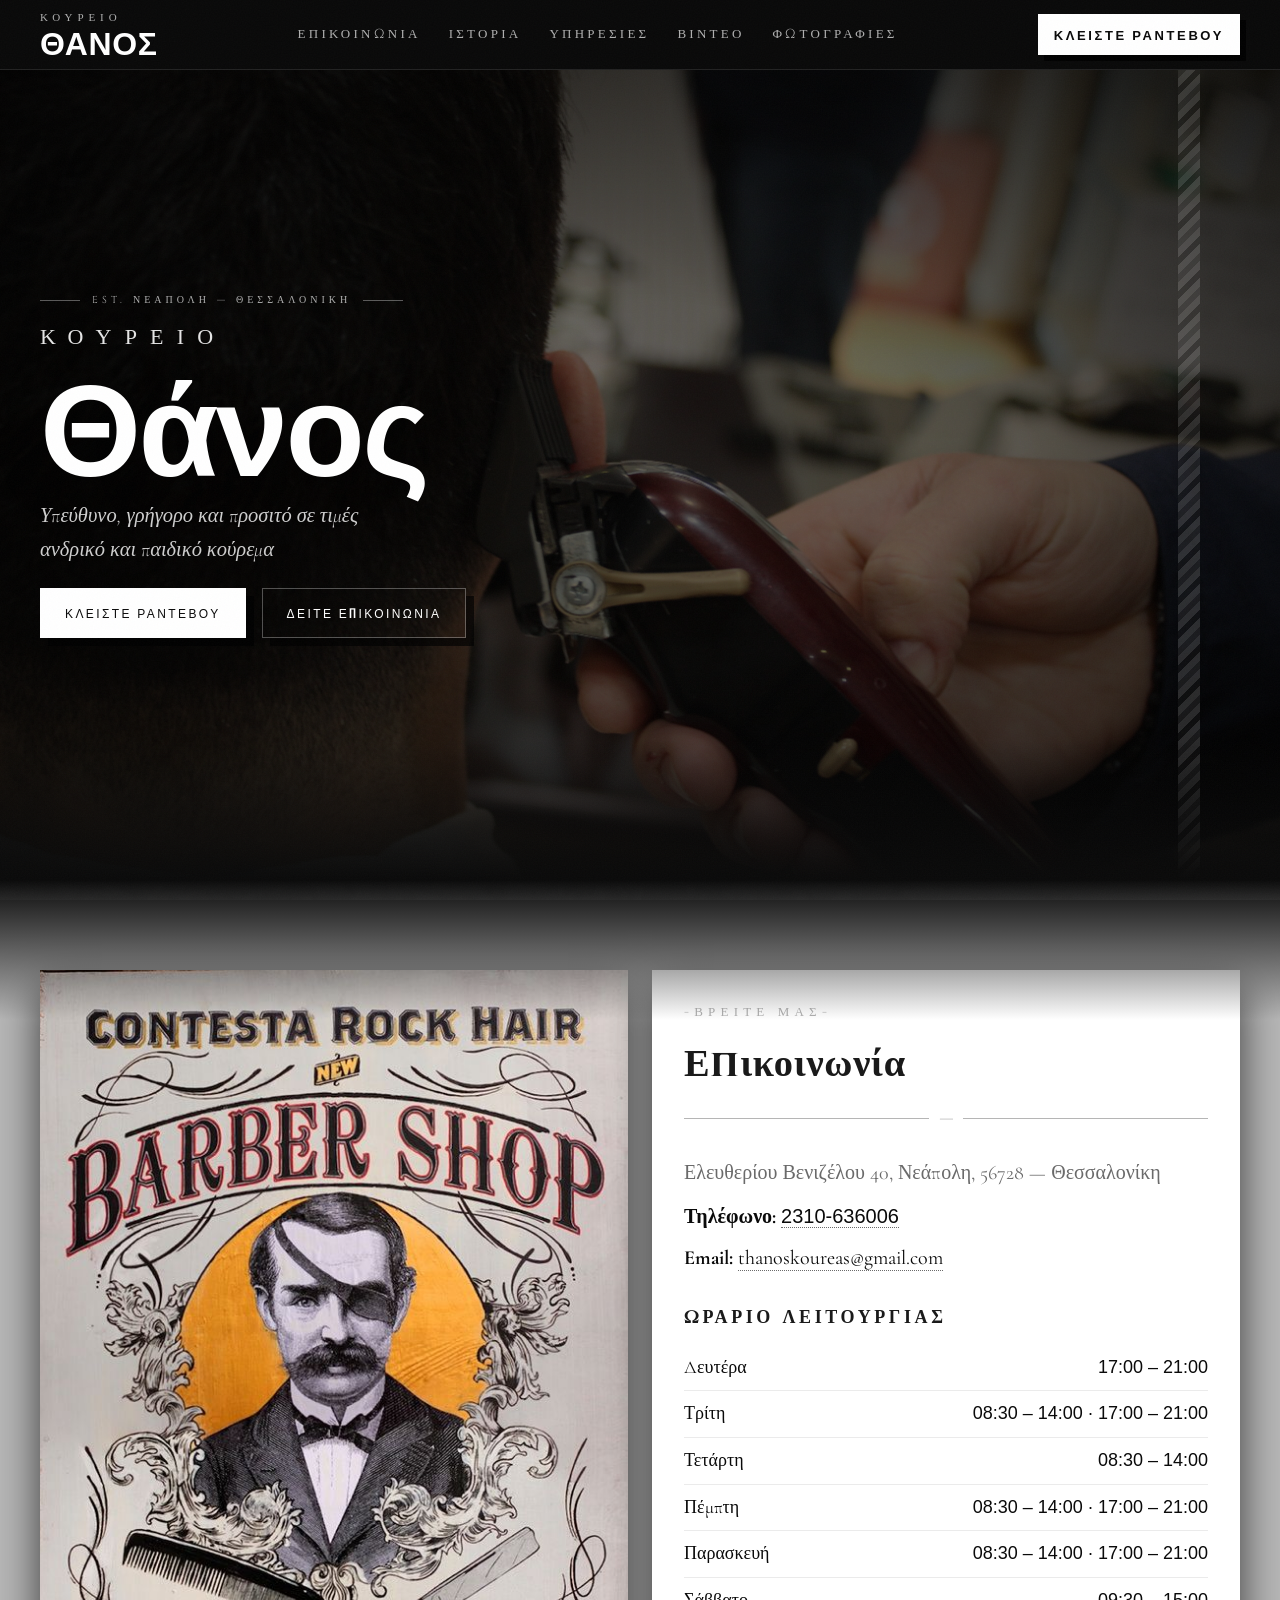
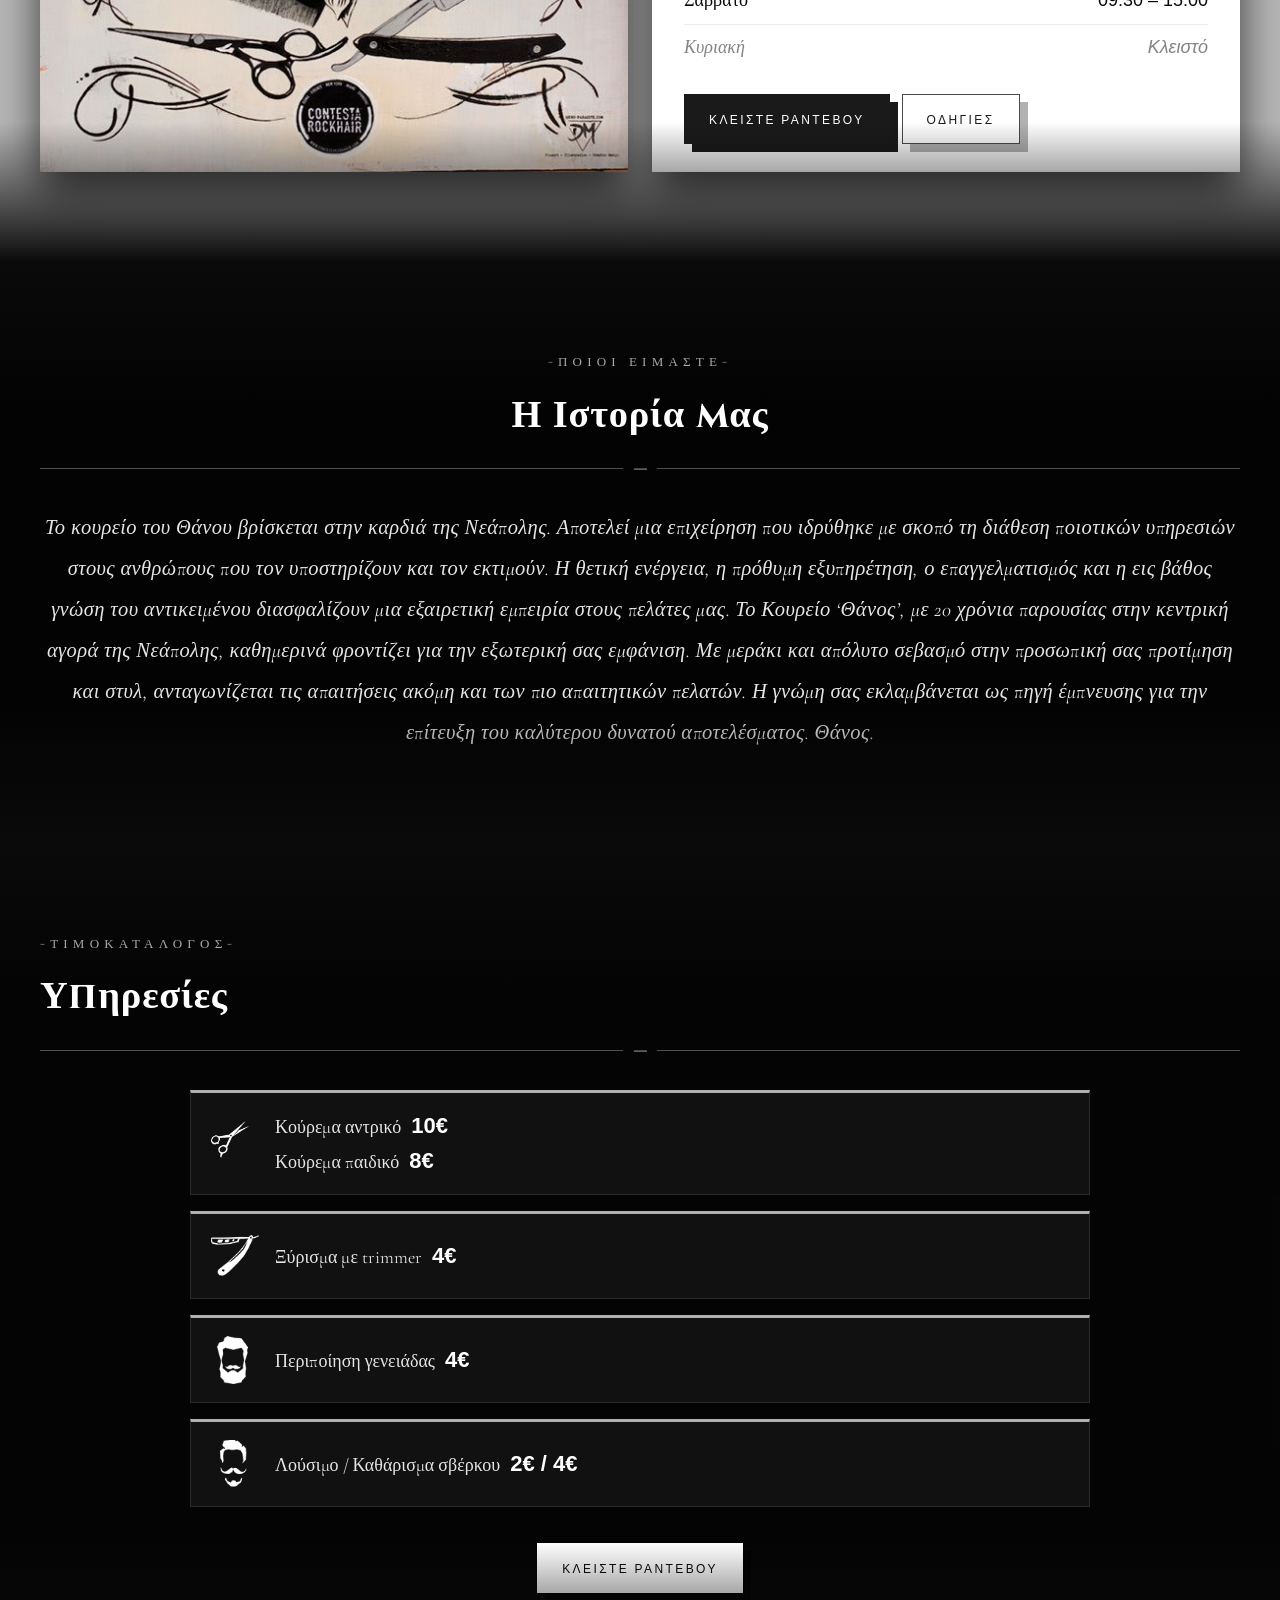
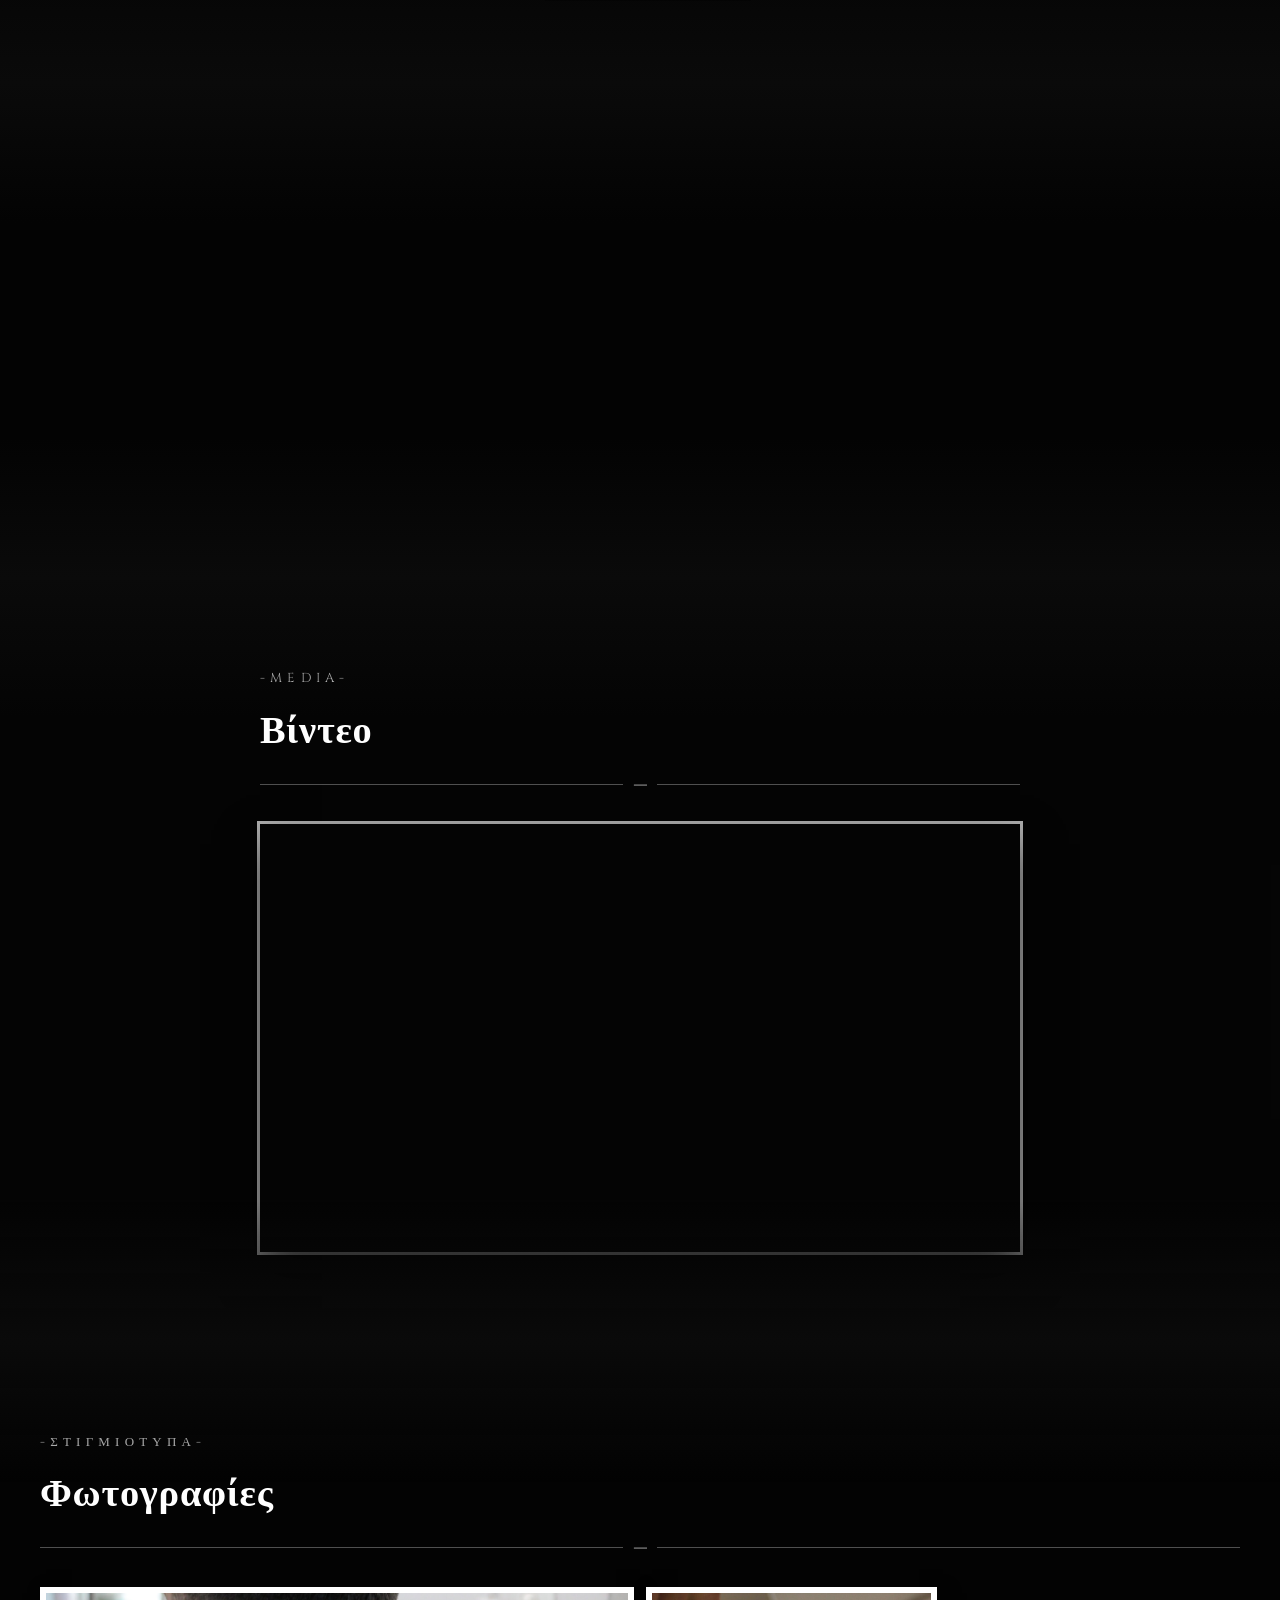
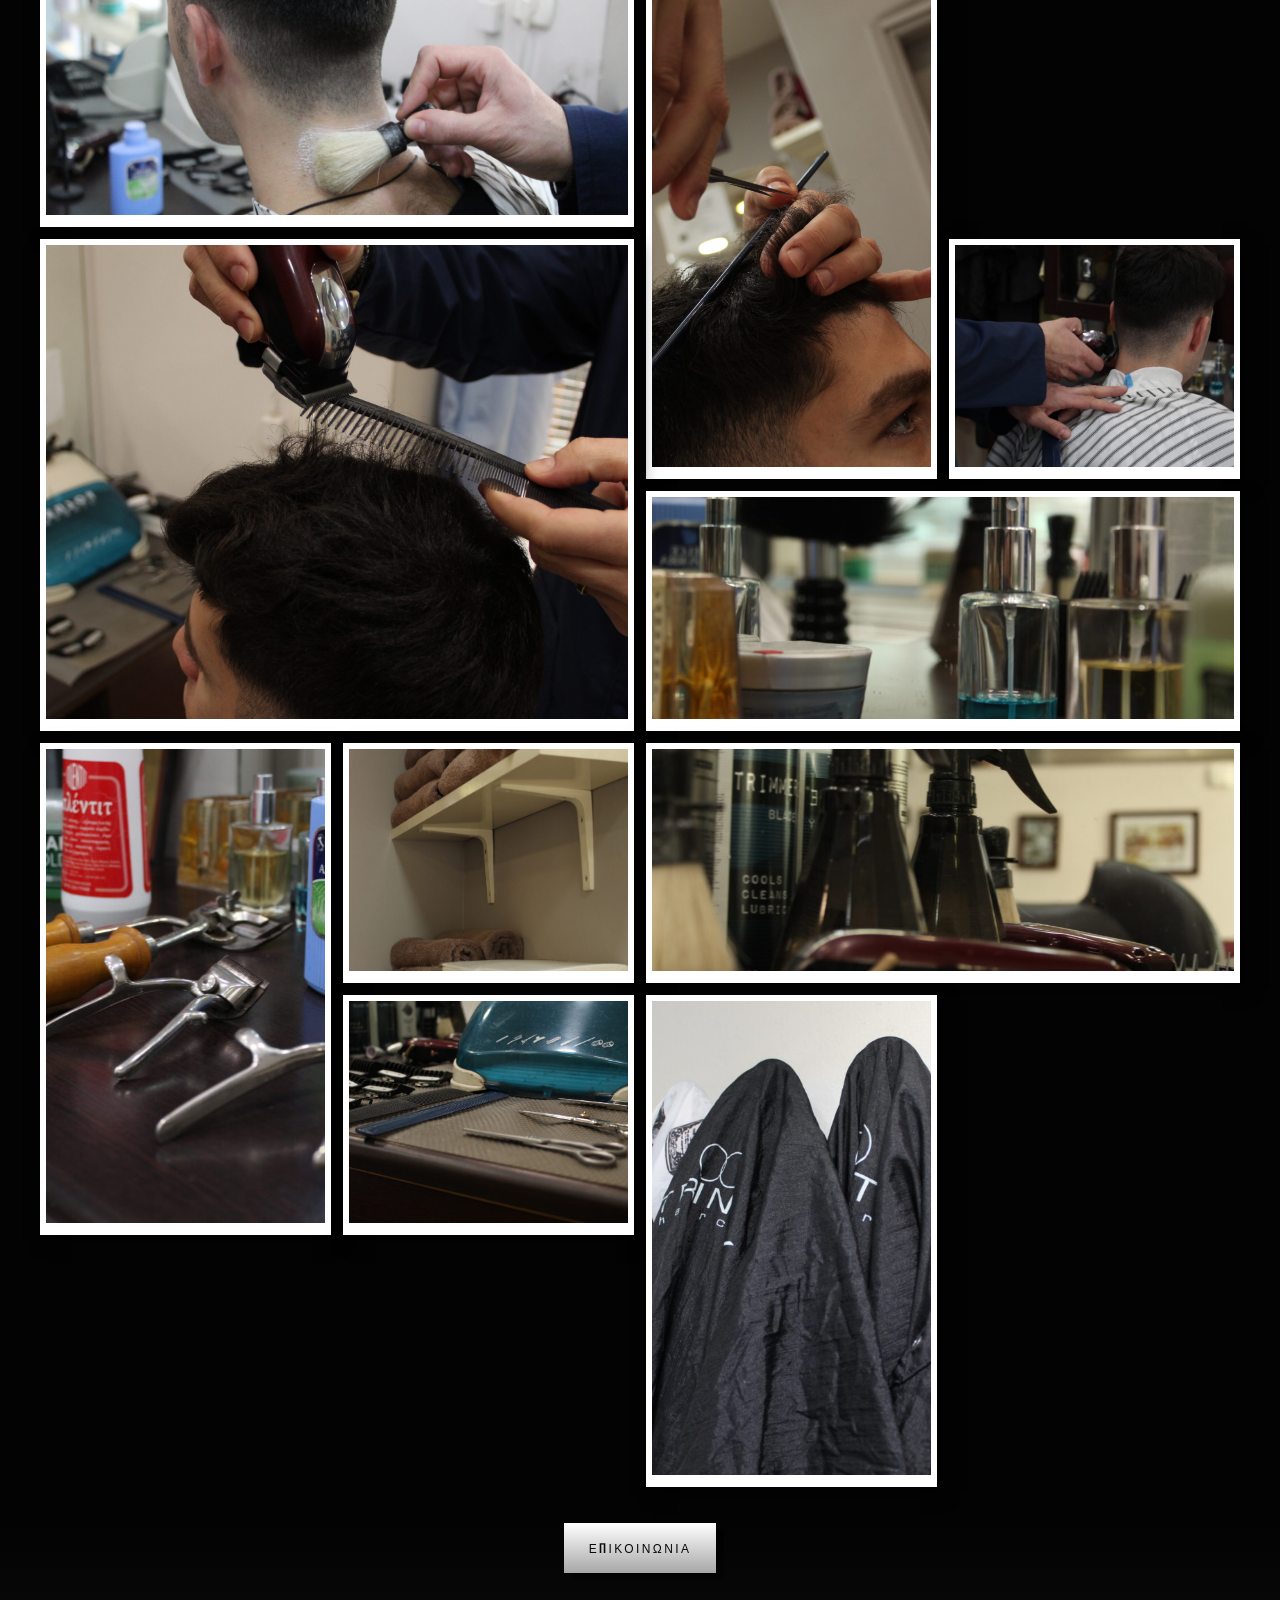
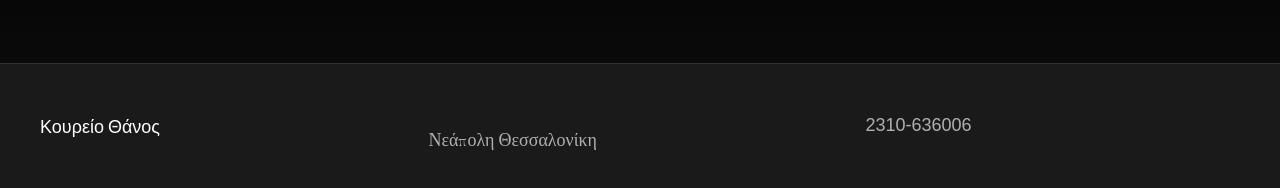
==== commit afc7715f: "Add files via upload" ====
--- a/index.html
+++ b/index.html
@@ -5,25 +5,33 @@
   <meta name="viewport" content="width=device-width, initial-scale=1" />
   <title>Κουρείο Θάνος — Νεάπολη Θεσσαλονίκη</title>
   <meta name="description" content="Κουρείο Θάνος στη Νεάπολη Θεσσαλονίκης. Κλείστε ραντεβού online, δείτε υπηρεσίες, ωράριο και στοιχεία επικοινωνίας." />
-  <link rel="stylesheet" href="styles.css" />
-
   <meta property="og:title" content="Κουρείο Θάνος" />
   <meta property="og:description" content="Ανδρικό & παιδικό κούρεμα, περιποίηση γενειάδας, ξύρισμα. Κλείστε ραντεβού online." />
   <meta property="og:type" content="website" />
+  <link rel="preconnect" href="https://fonts.googleapis.com" />
+  <link rel="preconnect" href="https://fonts.gstatic.com" crossorigin />
+  <!-- More masculine display font for brand: Oswald + Cinzel + Cormorant Garamond -->
+  <link href="https://fonts.googleapis.com/css2?family=Oswald:wght@500;700&family=Cinzel:wght@400;600;700&family=Cormorant+Garamond:ital,wght@0,300;0,400;0,500;0,600;1,300;1,400&display=swap" rel="stylesheet" />
+  <link rel="stylesheet" href="styles.css" />
 </head>
-
 <body>
+  <div class="grain-overlay" aria-hidden="true"></div>
+
+  <!-- TOPBAR (refined, monochrome) -->
   <header class="topbar">
     <div class="container topbar-inner">
-      <a class="brand" href="#top">Κουρείο <span>Θάνος</span></a>
+      <a class="brand" href="#top">
+        <span class="brand-sub">Κουρείο</span>
+        <span class="brand-main">Θάνος</span>
+      </a>
       <nav class="nav">
         <a href="#contact">Επικοινωνία</a>
-        <a href="#story">Η ιστορία μας</a>
+        <a href="#story">Ιστορία</a>
         <a href="#services">Υπηρεσίες</a>
         <a href="#media">Βίντεο</a>
         <a href="#gallery">Φωτογραφίες</a>
       </nav>
-      <a class="cta"
+      <a class="btn-cta"
          href="https://supersaas.com/schedule/Koureio_Thanos/Koureio_Thanos/%CE%9A%CE%BF%CF%8D%CF%81%CE%B5%CE%BC%CE%B1?view=week"
          target="_blank" rel="noopener">
         Κλείστε ραντεβού
@@ -31,91 +39,97 @@
     </div>
   </header>
 
-  <!-- HERO -->
+  <!-- HERO (strong black & white) -->
   <section id="top" class="hero" style="--bg:url('assets/img/IMG_0144-2-scaled.jpg');">
     <div class="hero-overlay"></div>
+    <div class="hero-vignette"></div>
+    <div class="hero-pole" aria-hidden="true"></div>
     <div class="container hero-content">
-      <h1>Καλώς ήρθατε στο κουρείο “Θάνος”</h1>
+      <div class="hero-eyebrow">
+        <span class="rule-line"></span>
+        <span>Est. Νεάπολη — Θεσσαλονίκη</span>
+        <span class="rule-line"></span>
+      </div>
+      <h1 class="hero-title">
+        <span class="hero-title-small">Κουρείο</span>
+        <span class="hero-title-big">Θάνος</span>
+      </h1>
       <p class="hero-sub">
-        Υπεύθυνο, γρήγορο και προσιτό σε τιμές ανδρικό και παιδικό κούρεμα
+        Υπεύθυνο, γρήγορο και προσιτό σε τιμές<br />
+        ανδρικό και παιδικό κούρεμα
       </p>
+      <div class="ornament-char" aria-hidden="true"></div>
       <div class="hero-actions">
         <a class="btn primary"
            href="https://supersaas.com/schedule/Koureio_Thanos/Koureio_Thanos/%CE%9A%CE%BF%CF%8D%CF%81%CE%B5%CE%BC%CE%B1?view=week"
-           target="_blank" rel="noopener">
-          Κλείστε ραντεβού
-        </a>
+           target="_blank" rel="noopener">Κλείστε ραντεβού</a>
         <a class="btn ghost" href="#contact">Δείτε επικοινωνία</a>
       </div>
     </div>
-  </section>
-
-  <!-- CONTACT -->
+    <div class="fade-bottom"></div>
+  </section>
+
+  <!-- CONTACT (black/white card) -->
   <section id="contact" class="section cover" style="--bg:url('assets/img/αρχείο-λήψης.jpg');">
-    <div class="cover-overlay light"></div>
+    <div class="cover-overlay light-tint"></div>
+    <div class="fade-top"></div>
     <div class="container grid-2">
       <div class="card media-card">
-        <img
-          src="assets/img/12-1.jpg"
-          alt="Κουρείο Θάνος"
-          loading="lazy"
-        />
-      </div>
-
-      <div class="card">
-        <h2>Επικοινωνία</h2>
-        <hr class="sep" />
-
-        <p class="muted">Ελευθερίου Βενιζέλου 40, Νεάπολη, 56728 — Θεσσαλονίκη</p>
-        <p><strong>Τηλέφωνο:</strong> <a href="tel:2310636006">2310-636006</a></p>
-        <p><strong>Email:</strong> <a href="mailto:thanoskoureas@gmail.com">thanoskoureas@gmail.com</a></p>
-
-        <h3 class="h3">Ωράριο</h3>
+        <img src="assets/img/12-1.jpg" alt="Κουρείο Θάνος" loading="lazy" />
+      </div>
+      <div class="card contact-card">
+        <div class="sec-badge">-Βρείτε μας-</div>
+        <h2 class="sec-heading">Επικοινωνία</h2>
+        <div class="orn-rule"><span></span><span class="orn-dia">⸻</span><span></span></div>
+        <p class="addr-text">Ελευθερίου Βενιζέλου 40, Νεάπολη, 56728 — Θεσσαλονίκη</p>
+        <p class="cinfo"><strong>Τηλέφωνο:</strong> <a href="tel:2310636006">2310-636006</a></p>
+        <p class="cinfo"><strong>Email:</strong> <a href="mailto:thanoskoureas@gmail.com">thanoskoureas@gmail.com</a></p>
+        <h3 class="hours-heading">Ωράριο Λειτουργίας</h3>
         <ul class="hours">
           <li><span>Δευτέρα</span><span>17:00 – 21:00</span></li>
-          <li><span>Τρίτη</span><span>08:30 – 14:00, 17:00 – 21:00</span></li>
+          <li><span>Τρίτη</span><span>08:30 – 14:00 · 17:00 – 21:00</span></li>
           <li><span>Τετάρτη</span><span>08:30 – 14:00</span></li>
-          <li><span>Πέμπτη</span><span>08:30 – 14:00, 17:00 – 21:00</span></li>
-          <li><span>Παρασκευή</span><span>08:30 – 14:00, 17:00 – 21:00</span></li>
+          <li><span>Πέμπτη</span><span>08:30 – 14:00 · 17:00 – 21:00</span></li>
+          <li><span>Παρασκευή</span><span>08:30 – 14:00 · 17:00 – 21:00</span></li>
           <li><span>Σάββατο</span><span>09:30 – 15:00</span></li>
-          <li><span>Κυριακή</span><span>Κλειστό</span></li>
+          <li class="closed"><span>Κυριακή</span><span>Κλειστό</span></li>
         </ul>
-
         <div class="contact-actions">
-          <a class="btn primary"
+          <a class="btn primary dark"
              href="https://supersaas.com/schedule/Koureio_Thanos/Koureio_Thanos/%CE%9A%CE%BF%CF%8D%CF%81%CE%B5%CE%BC%CE%B1?view=week"
-             target="_blank" rel="noopener">
-            Κλείστε ραντεβού
-          </a>
-          <a class="btn"
-             href="https://www.google.com/maps/search/?api=1&query=%CE%95%CE%BB%CE%B5%CF%85%CE%B8%CE%B5%CF%81%CE%AF%CE%BF%CF%85%20%CE%92%CE%B5%CE%BD%CE%B9%CE%B6%CE%AD%CE%BB%CE%BF%CF%85%2040%2C%20%CE%9D%CE%B5%CE%AC%CF%80%CE%BF%CE%BB%CE%B7%2056728"
-             target="_blank" rel="noopener">
-            Οδηγίες
-          </a>
-        </div>
-      </div>
-    </div>
-  </section>
-
-  <!-- STORY -->
+             target="_blank" rel="noopener">Κλείστε ραντεβού</a>
+          <a class="btn outline-dark"
+             href="https://www.google.com/maps/place/KOYREIO+THANOS/@40.6500197,22.9371559,19z/data=!4m6!3m5!1s0x14a839bbdaff90d7:0x9990ee9ba8b03ca3!8m2!3d40.6501123!4d22.9377245!16s%2Fg%2F11dymr13nl?entry=ttu"
+             target="_blank" rel="noopener">Οδηγίες</a>
+        </div>
+      </div>
+    </div>
+    <div class="fade-bottom"></div>
+  </section>
+
+  <!-- STORY (monochrome, powerful) – WIDER now (narrow class removed) -->
   <section id="story" class="section cover" style="--bg:url('assets/img/IMG_0214-1-scaled.jpg');">
     <div class="cover-overlay dark"></div>
-    <div class="container narrow">
-      <h2>Η ιστορία μας</h2>
-      <p class="lead">
-        Το κουρείο του Θάνου βρίσκεται στην καρδιά της Νεάπολης. Αποτελεί μια επιχείρηση που ιδρύθηκε με σκοπό
-        τη διάθεση ποιοτικών υπηρεσιών στους ανθρώπους που τον υποστηρίζουν και τον εκτιμούν...
+    <div class="fade-top"></div>
+    <div class="container center-text">   <!-- removed "narrow" class -->
+      <div class="sec-badge light">-Ποιοί είμαστε-</div>
+      <h2 class="sec-heading light">Η Ιστορία μας</h2>
+      <div class="orn-rule light"><span></span><span class="orn-dia">⸻</span><span></span></div>
+      <p class="lead-text">
+        Το κουρείο του Θάνου βρίσκεται στην καρδιά της Νεάπολης. Αποτελεί μια επιχείρηση που ιδρύθηκε με σκοπό τη διάθεση ποιοτικών υπηρεσιών στους ανθρώπους που τον υποστηρίζουν και τον εκτιμούν. Η θετική ενέργεια, η πρόθυμη εξυπηρέτηση, ο επαγγελματισμός και η εις βάθος γνώση του αντικειμένου διασφαλίζουν μια εξαιρετική εμπειρία στους πελάτες μας. Το Κουρείο ‘Θάνος’, με 20 χρόνια παρουσίας στην κεντρική αγορά της Νεάπολης, καθημερινά φροντίζει για την εξωτερική σας εμφάνιση. Με μεράκι και απόλυτο σεβασμό στην προσωπική σας προτίμηση και στυλ, ανταγωνίζεται τις απαιτήσεις ακόμη και των πιο απαιτητικών πελατών. Η γνώμη σας εκλαμβάνεται ως πηγή έμπνευσης για την επίτευξη του καλύτερου δυνατού αποτελέσματος. Θάνος.
       </p>
-      <hr class="sep light" />
-    </div>
+    </div>
+    <div class="fade-bottom"></div>
   </section>
 
   <!-- SERVICES -->
   <section id="services" class="section cover" style="--bg:url('assets/img/IMG_0136-1-scaled.jpg');">
-    <div class="cover-overlay dark soft"></div>
+    <div class="cover-overlay dark-soft"></div>
+    <div class="fade-top"></div>
     <div class="container">
-      <h2>Υπηρεσίες</h2>
-
+      <div class="sec-badge light">-Τιμοκατάλογος-</div>
+      <h2 class="sec-heading light">Υπηρεσίες</h2>
+      <div class="orn-rule light"><span></span><span class="orn-dia">⸻</span><span></span></div>
       <div class="services">
         <div class="service">
           <img src="assets/img/icon-01-free-img.png" alt="" loading="lazy" />
@@ -146,76 +160,82 @@
           </div>
         </div>
       </div>
-
-      <div class="center">
+      <div class="center-btn">
         <a class="btn primary"
            href="https://supersaas.com/schedule/Koureio_Thanos/Koureio_Thanos/%CE%9A%CE%BF%CF%8D%CF%81%CE%B5%CE%BC%CE%B1?view=week"
-           target="_blank" rel="noopener">
-          Κλείστε ραντεβού
-        </a>
-      </div>
-    </div>
-  </section>
-
-  <!-- FEATURE IMAGE -->
-  <section class="section cover" style="--bg:url('assets/img/IMG_20180508_204134-scaled.jpg'); min-height: 70vh;">
+           target="_blank" rel="noopener">Κλείστε ραντεβού</a>
+      </div>
+    </div>
+    <div class="fade-bottom"></div>
+  </section>
+
+  <!-- FEATURE PHOTO (fixed background for transition) -->
+  <section class="feature-photo" style="--bg:url('assets/img/IMG_20180508_204134-scaled.jpg');">
     <div class="cover-overlay dark"></div>
+    <div class="fade-top"></div>
+    <div class="fade-bottom"></div>
   </section>
 
   <!-- VIDEO -->
   <section id="media" class="section cover" style="--bg:url('assets/img/IMG_0148-1-scaled.jpg');">
-    <div class="cover-overlay dark soft"></div>
+    <div class="cover-overlay dark-soft"></div>
+    <div class="fade-top"></div>
     <div class="container narrow">
-      <h2>Βίντεο</h2>
-      <div class="video">
+      <div class="sec-badge light">-Media-</div>
+      <h2 class="sec-heading light">Βίντεο</h2>
+      <div class="orn-rule light"><span></span><span class="orn-dia">⸻</span><span></span></div>
+      <div class="video-wrap">
         <iframe
           src="https://www.youtube.com/embed/GBwCfBw--6I"
           title="Κουρείο Θάνος"
           frameborder="0"
           allow="accelerometer; autoplay; clipboard-write; encrypted-media; gyroscope; picture-in-picture; web-share"
-          allowfullscreen
-          loading="lazy"
-        ></iframe>
-      </div>
-    </div>
-  </section>
-
-  <!-- GALLERY -->
+          allowfullscreen loading="lazy"></iframe>
+      </div>
+    </div>
+    <div class="fade-bottom"></div>
+  </section>
+
+  <!-- GALLERY (new dynamic collage) -->
   <section id="gallery" class="section cover" style="--bg:url('assets/img/IMG_0137-scaled.jpg');">
     <div class="cover-overlay dark"></div>
+    <div class="fade-top"></div>
     <div class="container">
-      <h2>Φωτογραφίες</h2>
-
-      <div class="gallery">
-        <img src="assets/img/IMG_0187-3-scaled.jpg" alt="" loading="lazy" />
-        <img src="assets/img/IMG_0147-2-scaled.jpg" alt="" loading="lazy" />
-        <img src="assets/img/IMG_0149-2-scaled.jpg" alt="" loading="lazy" />
-        <img src="assets/img/IMG_0181-3-scaled.jpg" alt="" loading="lazy" />
-        <img src="assets/img/IMG_0141-1-1024x683.jpg" alt="" loading="lazy" />
-        <img src="assets/img/IMG_0170-1024x683.jpg" alt="" loading="lazy" />
-        <img src="assets/img/IMG_0198-1-683x1024.jpg" alt="" loading="lazy" />
-        <img src="assets/img/IMG_0211-2-1024x683.jpg" alt="" loading="lazy" />
-        <img src="assets/img/IMG_0155-2-1024x683.jpg" alt="" loading="lazy" />
-        <img src="assets/img/IMG_0174-1024x683.jpg" alt="" loading="lazy" />
-      </div>
-
-      <div class="center">
+      <div class="sec-badge light">-Στιγμιότυπα-</div>
+      <h2 class="sec-heading light">Φωτογραφίες</h2>
+      <div class="orn-rule light"><span></span><span class="orn-dia">⸻</span><span></span></div>
+
+      <!-- improved collage grid with varying spans (full colour, no desaturation) -->
+      <div class="collage-grid">
+        <div class="photo-wrap grid-item--wide"><img src="assets/img/IMG_0187-3-scaled.jpg" alt="" loading="lazy" /></div>
+        <div class="photo-wrap grid-item--tall"><img src="assets/img/IMG_0147-2-scaled.jpg" alt="" loading="lazy" /></div>
+        <div class="photo-wrap grid-item--large"><img src="assets/img/IMG_0149-2-scaled.jpg" alt="" loading="lazy" /></div>
+        <div class="photo-wrap"><img src="assets/img/IMG_0181-3-scaled.jpg" alt="" loading="lazy" /></div>
+        <div class="photo-wrap grid-item--wide"><img src="assets/img/IMG_0141-1-1024x683.jpg" alt="" loading="lazy" /></div>
+        <div class="photo-wrap grid-item--tall"><img src="assets/img/IMG_0170-1024x683.jpg" alt="" loading="lazy" /></div>
+        <div class="photo-wrap"><img src="assets/img/IMG_0198-1-683x1024.jpg" alt="" loading="lazy" /></div>
+        <div class="photo-wrap grid-item--wide"><img src="assets/img/IMG_0211-2-1024x683.jpg" alt="" loading="lazy" /></div>
+        <div class="photo-wrap"><img src="assets/img/IMG_0155-2-1024x683.jpg" alt="" loading="lazy" /></div>
+        <div class="photo-wrap grid-item--tall"><img src="assets/img/IMG_0174-1024x683.jpg" alt="" loading="lazy" /></div>
+      </div>
+
+      <div class="center-btn">
         <a class="btn primary" href="#contact">Επικοινωνία</a>
       </div>
     </div>
-  </section>
-
+    <div class="fade-bottom"></div>
+  </section>
+
+  <!-- FOOTER (decorative lines removed) -->
   <footer class="footer">
     <div class="container footer-inner">
-      <div>© <span id="y"></span> Κουρείο Θάνος</div>
-      <div class="small">
-        Νεάπολη Θεσσαλονίκη — <a href="tel:2310636006">2310-636006</a>
+      <div class="footer-brand">Κουρείο Θάνος</div>
+      <br class="footer-info">
+        Νεάπολη Θεσσαλονίκη <a href="tel:2310636006"> 2310-636006</a>
+        <span id="y"></span>
       </div>
     </div>
   </footer>
 
-  <script>
-    document.getElementById("y").textContent = new Date().getFullYear();
-  </script>
 </body>
 </html>
--- a/styles.css
+++ b/styles.css
@@ -1,294 +1,714 @@
-:root{
-  --bg: none;
-  --text: #111;
-  --muted: #666;
-  --card: rgba(255,255,255,0.92);
-  --shadow: 0 10px 30px rgba(0,0,0,.18);
-  --radius: 18px;
-  --max: 1100px;
-}
-
-*{ box-sizing:border-box; }
-html{ scroll-behavior:smooth; }
-body{
-  margin:0;
-  font-family: system-ui, -apple-system, Segoe UI, Roboto, Arial, sans-serif;
-  color: var(--text);
-  background:#0b0b0c;
-}
-
-a{ color: inherit; }
-.container{
-  width: min(var(--max), calc(100% - 32px));
+/* ══════════════════════════════════════════
+   ΚΟΥΡΕΙΟ ΘΑΝΟΣ — Monochrome Masculine Refinement
+   ══════════════════════════════════════════ */
+
+/* ─── Variables (black, white, grey only) ─── */
+:root {
+  --black:        #0a0a0a;
+  --charcoal:     #1a1a1a;
+  --dark:         #2a2a2a;
+  --mid:          #4a4a4a;
+  --grey:         #6a6a6a;
+  --silver:       #b0b0b0;
+  --light:        #e5e5e5;
+  --cream:        #f0f0f0;
+  --white:        #ffffff;
+
+  --shadow-btn:   8px 8px 0 rgba(0,0,0,0.9);
+  --shadow-card:  0 20px 40px rgba(0,0,0,0.7);
+  --radius:       2px;
+  --max:          1200px;
+}
+
+/* ─── Reset & Base ─── */
+*, *::before, *::after { box-sizing: border-box; }
+html { scroll-behavior: smooth; }
+
+body {
+  margin: 0;
+  background: var(--black);
+  color: var(--white);
+  font-family: 'Cormorant Garamond', Georgia, serif;
+  font-size: 18px;
+  line-height: 1.65;
+  -webkit-font-smoothing: antialiased;
+}
+
+a { color: inherit; text-decoration: none; }
+img { display: block; max-width: 100%; }
+
+/* ─── Grain Texture Overlay ─── */
+.grain-overlay {
+  position: fixed;
+  inset: 0;
+  z-index: 9999;
+  pointer-events: none;
+  background-image: url("data:image/svg+xml,%3Csvg xmlns='http://www.w3.org/2000/svg' width='300' height='300'%3E%3Cfilter id='n'%3E%3CfeTurbulence type='fractalNoise' baseFrequency='0.75' numOctaves='4' stitchTiles='stitch'/%3E%3C/filter%3E%3Crect width='300' height='300' filter='url(%23n)' opacity='1'/%3E%3C/svg%3E");
+  opacity: 0.03;
+}
+
+/* ─── Container ─── */
+.container {
+  width: min(var(--max), calc(100% - 48px));
   margin: 0 auto;
 }
-
-.topbar{
+.narrow { max-width: 760px; }
+.center-text { text-align: center; }
+
+/* ─── Section Fade Transitions ─── */
+.fade-top,
+.fade-bottom {
+  position: absolute;
+  left: 0; right: 0;
+  height: 140px;
+  pointer-events: none;
+  z-index: 3;
+}
+.fade-top    { top: 0;    background: linear-gradient(to bottom, var(--black) 0%, transparent 100%); }
+.fade-bottom { bottom: 0; background: linear-gradient(to top,    var(--black) 0%, transparent 100%); }
+
+/* ─── Cover Overlays (monochrome) ─── */
+.cover-overlay {
+  position: absolute;
+  inset: 0;
+  z-index: 1;
+}
+.cover-overlay.dark      { background: rgba(0,0,0,0.7); }
+.cover-overlay.dark-soft { background: rgba(0,0,0,0.55); }
+.cover-overlay.light-tint{ background: rgba(240,240,240,0.75); }
+
+/* ─── Decorative Elements ─── */
+.sec-badge {
+  font-family: 'Cinzel', serif;
+  font-size: 13px;
+  letter-spacing: 0.4em;
+  text-transform: uppercase;
+  color: var(--silver);
+  margin-bottom: 10px;
+}
+.sec-badge.light { color: var(--light); }
+
+.sec-heading {
+  font-family: 'Cinzel', serif;
+  font-size: clamp(26px, 3vw, 42px);
+  font-weight: 700;
+  color: var(--charcoal);
+  margin: 0 0 8px;
+  letter-spacing: 0.02em;
+}
+.sec-heading.light { color: var(--white); }
+
+.orn-rule {
+  display: flex;
+  align-items: center;
+  gap: 10px;
+  margin: 10px 0 28px;
+}
+.orn-rule span:first-child,
+.orn-rule span:last-child {
+  flex: 1;
+  height: 1px;
+  background: currentColor;
+  opacity: 0.3;
+}
+.orn-dia {
+  font-size: 14px;
+  color: var(--silver);
+  opacity: 0.8;
+  flex-shrink: 0;
+}
+.orn-rule.light .orn-dia { color: var(--light); }
+
+.ornament-char {
+  font-size: 24px;
+  color: var(--silver);
+  opacity: 0.8;
+  margin: 14px 0 20px;
+  letter-spacing: 0.2em;
+}
+
+/* ─── TOPBAR ─── */
+.topbar {
   position: sticky;
   top: 0;
   z-index: 50;
+  background: rgba(10,10,10,0.95);
   backdrop-filter: blur(10px);
-  background: rgba(15,15,16,0.7);
-  border-bottom: 1px solid rgba(255,255,255,0.08);
-}
-.topbar-inner{
-  display:flex;
-  gap:14px;
-  align-items:center;
-  justify-content:space-between;
+  -webkit-backdrop-filter: blur(10px);
+  border-bottom: 1px solid rgba(255,255,255,0.1);
+}
+.topbar-inner {
+  display: flex;
+  align-items: center;
+  justify-content: space-between;
+  gap: 12px;
   padding: 12px 0;
 }
 
-.brand{
-  text-decoration:none;
-  font-weight: 800;
-  letter-spacing: .2px;
-  color:#fff;
-}
-.brand span{ opacity:.85; font-weight:700; }
-
-.nav{
-  display:none;
-  gap:14px;
-}
-.nav a{
-  text-decoration:none;
-  font-size:14px;
-  color: rgba(255,255,255,0.88);
-  opacity:.9;
-}
-.nav a:hover{ opacity:1; }
-
-.cta{
-  text-decoration:none;
-  color:#fff;
-  background: rgba(255,255,255,0.14);
-  border: 1px solid rgba(255,255,255,0.18);
-  padding: 9px 12px;
-  border-radius: 999px;
+.brand {
+  display: flex;
+  flex-direction: column;
+  line-height: 1;
+  text-decoration: none;
+}
+.brand-sub {
+  font-family: 'Cinzel', serif;
+  font-size: 11px;
+  letter-spacing: 0.45em;
+  color: var(--silver);
+  text-transform: uppercase;
+  margin-bottom: 2px;
+}
+.brand-main {
+  font-family: 'Oswald', sans-serif;
   font-weight: 700;
-  font-size: 14px;
-}
-
-@media (min-width: 900px){
-  .nav{ display:flex; }
-}
-
-/* HERO */
-.hero{
-  position:relative;
-  min-height: 86vh;
-  display:flex;
-  align-items:center;
+  font-size: clamp(24px, 2.8vw, 32px);
+  color: var(--white);
+  letter-spacing: 0.02em;
+  text-transform: uppercase;
+  line-height: 1;
+}
+
+.nav {
+  display: none;
+  gap: 28px;
+}
+.nav a {
+  font-family: 'Cinzel', serif;
+  font-size: 13px;
+  letter-spacing: 0.25em;
+  text-transform: uppercase;
+  color: var(--silver);
+  transition: color 0.2s, text-decoration 0.2s;
+  text-decoration: none;
+}
+.nav a:hover {
+  color: var(--white);
+  text-decoration: underline;
+  text-underline-offset: 6px;
+  text-decoration-thickness: 1px;
+}
+
+@media (min-width: 960px) {
+  .nav { display: flex; }
+}
+
+.btn-cta {
+  font-family: 'Oswald', sans-serif;
+  font-size: 13px;
+  letter-spacing: 0.2em;
+  text-transform: uppercase;
+  color: var(--black);
+  background: var(--white);
+  padding: 10px 16px;
+  border-radius: 0;
+  font-weight: 600;
+  white-space: nowrap;
+  box-shadow: 6px 6px 0 rgba(0,0,0,0.9);
+  transition: transform 0.15s ease, box-shadow 0.15s ease;
+}
+.btn-cta:hover {
+  transform: translate(4px, 4px);
+  box-shadow: 2px 2px 0 rgba(0,0,0,0.9);
+}
+.btn-cta:active {
+  transform: translate(6px, 6px);
+  box-shadow: 0 0 0 rgba(0,0,0,0.9);
+}
+
+/* ─── BUTTONS ─── */
+.btn {
+  display: inline-flex;
+  align-items: center;
+  justify-content: center;
+  font-family: 'Oswald', sans-serif;
+  font-size: 12px;
+  font-weight: 500;
+  letter-spacing: 0.2em;
+  text-transform: uppercase;
+  text-decoration: none;
+  padding: 14px 24px;
+  border-radius: 0;
+  cursor: pointer;
+  border: 1px solid rgba(255,255,255,0.15);
+  background: rgba(255,255,255,0.05);
+  color: var(--white);
+  box-shadow: 8px 8px 0 rgba(0,0,0,0.8);
+  transition: transform 0.18s cubic-bezier(0.2, 0.9, 0.3, 1.2), box-shadow 0.18s ease, background 0.2s ease;
+}
+.btn:hover {
+  transform: translate(5px, 5px);
+  box-shadow: 3px 3px 0 rgba(0,0,0,0.8);
+  background: rgba(255,255,255,0.1);
+}
+.btn:active {
+  transform: translate(8px, 8px);
+  box-shadow: 0 0 0 rgba(0,0,0,0.8);
+}
+
+.btn.primary {
+  background: var(--white);
+  color: var(--black);
+  border-color: transparent;
+  box-shadow: 8px 8px 0 rgba(0,0,0,0.9);
+}
+.btn.primary:hover {
+  transform: translate(5px, 5px);
+  box-shadow: 3px 3px 0 rgba(0,0,0,0.9);
+  background: #f5f5f5;
+}
+.btn.primary:active {
+  transform: translate(8px, 8px);
+  box-shadow: 0 0 0 rgba(0,0,0,0.9);
+}
+
+.btn.ghost {
+  background: transparent;
+  border-color: rgba(255,255,255,0.3);
+  box-shadow: 8px 8px 0 rgba(0,0,0,0.7);
+}
+/* Make "Δείτε επικοινωνία" match primary style but static */
+.hero-actions .btn.ghost {
+  transition: background 0.2s ease, color 0.2s ease; /* no transform */
+}
+.hero-actions .btn.ghost:hover {
+  transform: none !important;
+  box-shadow: 8px 8px 0 rgba(0,0,0,0.7) !important;
+  background: var(--white) !important;
+  color: var(--black) !important;
+  border-color: transparent !important;
+}
+.hero-actions .btn.ghost:active {
+  transform: none !important;
+  box-shadow: 8px 8px 0 rgba(0,0,0,0.7) !important;
+  background: #f5f5f5 !important;
+  color: var(--black) !important;
+  border-color: transparent !important;
+}
+
+.btn.primary.dark {
+  background: var(--charcoal);
+  color: var(--white);
+  border-color: transparent;
+  box-shadow: 8px 8px 0 rgba(0,0,0,0.9);
+}
+.btn.primary.dark:hover {
+  transform: translate(5px, 5px);
+  box-shadow: 3px 3px 0 rgba(0,0,0,0.9);
+}
+.btn.primary.dark:active {
+  transform: translate(8px, 8px);
+  box-shadow: 0 0 0 rgba(0,0,0,0.9);
+}
+
+.btn.outline-dark {
+  background: transparent;
+  border: 1px solid var(--mid);
+  color: var(--charcoal);
+  box-shadow: 8px 8px 0 rgba(0,0,0,0.3);
+}
+.btn.outline-dark:hover {
+  transform: translate(5px, 5px);
+  box-shadow: 3px 3px 0 rgba(0,0,0,0.3);
+}
+.btn.outline-dark:active {
+  transform: translate(8px, 8px);
+  box-shadow: 0 0 0 rgba(0,0,0,0.3);
+}
+
+/* ─── HERO ─── */
+.hero {
+  position: relative;
+  min-height: 90vh;
+  display: flex;
+  align-items: center;
   background-image: var(--bg);
   background-size: cover;
   background-position: center;
-}
-.hero-overlay{
-  position:absolute; inset:0;
-  background: rgba(10,0,0,0.55);
-}
-.hero-content{
-  position:relative;
-  padding: 70px 0;
-  color:#fff;
-}
-.hero h1{
-  margin:0 0 12px;
-  font-size: clamp(32px, 4vw, 54px);
-  line-height: 1.05;
-}
-.hero-sub{
-  margin:0 0 20px;
-  max-width: 70ch;
-  opacity:.92;
-  font-size: clamp(16px, 1.6vw, 20px);
-}
-.hero-actions{ display:flex; gap:10px; flex-wrap:wrap; }
-
-.btn{
-  display:inline-flex;
-  align-items:center;
-  justify-content:center;
-  gap:10px;
-  text-decoration:none;
-  padding: 12px 16px;
-  border-radius: 999px;
-  border: 1px solid rgba(255,255,255,0.22);
-  background: rgba(255,255,255,0.10);
-  color:#fff;
-  font-weight: 800;
-}
-.btn.primary{
-  background: rgba(255,255,255,0.92);
-  color:#111;
-  border-color: transparent;
-}
-.btn.ghost{
-  background: transparent;
-}
-
-/* Sections */
-.section{
-  position:relative;
-  padding: 64px 0;
-  color:#fff;
-}
-.cover{
+  overflow: hidden;
+}
+.hero-overlay {
+  position: absolute;
+  inset: 0;
+  background: rgba(0,0,0,0.6);
+  z-index: 1;
+}
+.hero-vignette {
+  position: absolute;
+  inset: 0;
+  background: radial-gradient(ellipse at center, transparent 30%, rgba(0,0,0,0.8) 100%);
+  z-index: 2;
+}
+
+/* Barber pole stripe (static) */
+.hero-pole {
+  position: absolute;
+  top: 0;
+  right: 80px;
+  width: 22px;
+  height: 100%;
+  z-index: 3;
+  overflow: hidden;
+  opacity: 0.15;
+  background: repeating-linear-gradient(
+    -45deg,
+    #fff 0px,
+    #fff 6px,
+    #444 6px,
+    #444 12px,
+    #fff 12px,
+    #fff 18px,
+    #888 18px,
+    #888 24px
+  );
+  background-size: 34px 34px;
+}
+
+.hero-content {
+  position: relative;
+  z-index: 4;
+  padding: 80px 0 100px;
+  color: var(--white);
+}
+
+.hero-eyebrow {
+  display: flex;
+  align-items: center;
+  gap: 12px;
+  font-family: 'Cinzel', serif;
+  font-size: 10px;
+  letter-spacing: 0.4em;
+  text-transform: uppercase;
+  color: var(--silver);
+  margin-bottom: 18px;
+}
+.rule-line {
+  flex: 0 0 40px;
+  height: 1px;
+  background: var(--silver);
+  opacity: 0.5;
+}
+
+.hero-title {
+  display: flex;
+  flex-direction: column;
+  margin: 0 0 16px;
+  line-height: 1;
+}
+.hero-title-small {
+  font-family: 'Cinzel', serif;
+  font-size: clamp(14px, 2vw, 22px);
+  font-weight: 400;
+  letter-spacing: 0.6em;
+  text-transform: uppercase;
+  color: var(--light);
+  margin-bottom: 4px;
+}
+.hero-title-big {
+  font-family: 'Oswald', sans-serif;
+  font-weight: 700;
+  font-size: clamp(60px, 12vw, 130px);
+  color: var(--white);
+  letter-spacing: -0.02em;
+  text-shadow: 0 4px 40px rgba(0,0,0,0.7);
+  line-height: 1;
+}
+
+.hero-sub {
+  font-family: 'Cormorant Garamond', serif;
+  font-size: clamp(17px, 1.6vw, 22px);
+  font-style: italic;
+  font-weight: 300;
+  color: var(--light);
+  opacity: 0.9;
+  margin: 0 0 6px;
+  line-height: 1.7;
+}
+
+.hero-actions {
+  display: flex;
+  gap: 16px;
+  flex-wrap: wrap;
+  margin-top: 4px;
+}
+
+/* ─── SECTIONS ─── */
+.section {
+  position: relative;
+  padding: 90px 0;
+}
+.cover {
   background-image: var(--bg);
   background-size: cover;
-  background-position:center;
-}
-.cover-overlay{
-  position:absolute; inset:0;
-}
-.cover-overlay.dark{ background: rgba(0,0,0,0.55); }
-.cover-overlay.dark.soft{ background: rgba(0,0,0,0.40); }
-.cover-overlay.light{ background: rgba(255,255,255,0.72); }
-
-.section .container{ position:relative; }
-
-.narrow{ max-width: 860px; }
-
-.card{
-  background: var(--card);
-  border-radius: var(--radius);
-  box-shadow: var(--shadow);
-  padding: 18px;
-  color: #111;
-}
-.media-card{
-  padding:0;
-  overflow:hidden;
-}
-.media-card img{
-  width:100%;
-  height:100%;
-  display:block;
+  background-position: center;
+  background-attachment: fixed;
+}
+.section .container { position: relative; z-index: 2; }
+
+/* ─── CONTACT ─── */
+.grid-2 {
+  display: grid;
+  gap: 24px;
+}
+@media (min-width: 860px) {
+  .grid-2 { grid-template-columns: 1fr 1fr; }
+}
+
+.card {
+  background: var(--white);
+  border-radius: 0;
+  box-shadow: var(--shadow-card);
+  color: var(--black);
+}
+.media-card {
+  padding: 0;
+  overflow: hidden;
+  min-height: 340px;
+}
+.media-card img {
+  width: 100%;
+  height: 100%;
   object-fit: cover;
 }
-
-.grid-2{
-  display:grid;
-  gap: 18px;
-}
-@media (min-width: 900px){
-  .grid-2{ grid-template-columns: 1fr 1fr; }
-}
-
-.sep{
-  border: none;
-  height: 2px;
-  background: rgba(0,0,0,0.12);
-  margin: 14px 0 16px;
-}
-.sep.light{ background: rgba(255,255,255,0.22); }
-
-.muted{ color: var(--muted); }
-.h3{ margin: 18px 0 8px; }
-
-.hours{
-  list-style:none;
-  padding:0;
-  margin: 10px 0 0;
-}
-.hours li{
-  display:flex;
-  justify-content:space-between;
-  gap: 16px;
+.contact-card {
+  padding: 32px 32px 28px;
+}
+
+.addr-text {
+  font-family: 'Cormorant Garamond', serif;
+  color: var(--grey);
+  font-size: 20px;           /* increased from 17px */
+  margin: 0 0 12px;
+  line-height: 1.5;
+}
+.cinfo {
+  font-size: 20px;           /* increased from 18px */
+  margin: 8px 0;
+}
+.cinfo a { border-bottom: 1px dotted var(--grey); }
+.cinfo a:hover { color: var(--black); }
+
+.hours-heading {
+  font-family: 'Cinzel', serif;
+  font-size: 18px;           /* increased from 15px */
+  letter-spacing: 0.2em;
+  text-transform: uppercase;
+  margin: 28px 0 12px;
+  color: var(--charcoal);
+}
+.hours {
+  list-style: none;
+  padding: 0;
+  margin: 0;
+}
+.hours li {
+  display: flex;
+  justify-content: space-between;
+  gap: 12px;
   padding: 8px 0;
   border-bottom: 1px solid rgba(0,0,0,0.08);
-}
-.contact-actions{
-  display:flex;
-  gap:10px;
-  margin-top: 16px;
-  flex-wrap:wrap;
-}
-.contact-actions .btn{ color:#111; border-color: rgba(0,0,0,0.12); background:#fff; }
-.contact-actions .btn.primary{ background:#111; color:#fff; border-color:transparent; }
-
-/* Story text */
-.lead{
-  font-size: clamp(16px, 1.4vw, 20px);
-  line-height: 1.7;
-  opacity:.95;
-  margin: 12px 0 0;
-}
-
-/* Services */
-.services{
-  margin-top: 18px;
-  display:grid;
+  font-size: 18px;           /* increased from 17px */
+}
+.hours li:last-child { border-bottom: none; }
+.hours li.closed { opacity: 0.5; font-style: italic; }
+
+.contact-actions {
+  display: flex;
   gap: 12px;
-  max-width: 760px;
-}
-.service{
-  display:flex;
+  margin-top: 24px;
+  flex-wrap: wrap;
+}
+
+/* ─── STORY ─── */
+.lead-text {
+  font-size: clamp(17px, 1.6vw, 22px);
+  font-style: italic;
+  font-weight: 400;            /* increased from 300 */
+  line-height: 2;              /* increased from 1.8 */
+  letter-spacing: 0.02em;      /* added */
+  color: var(--light);
+  max-width: 100%;             /* removed narrow constraint */
+  margin: 0 auto;
+}
+
+/* ─── SERVICES (vertical) ─── */
+.services {
+  display: grid;
+  gap: 16px;
+  grid-template-columns: 1fr;
+  max-width: 900px;
+  margin: 8px auto 0;
+}
+
+.service {
+  display: flex;
+  gap: 16px;
+  align-items: center;
+  background: rgba(255,255,255,0.05);
+  border: 1px solid rgba(255,255,255,0.1);
+  border-top: 3px solid var(--silver);
+  border-radius: 0;
+  padding: 18px 20px;
+  transition: background 0.2s;
+}
+.service:hover {
+  background: rgba(255,255,255,0.1);
+}
+
+.service img {
+  width: 48px;
+  height: 48px;
+  object-fit: contain;
+  filter: brightness(0) invert(1);
+  flex-shrink: 0;
+}
+
+.service p {
+  margin: 0 0 4px;
+  font-family: 'Cormorant Garamond', serif;
+  font-size: 18px;
+  color: var(--light);
+  line-height: 1.4;
+}
+.service p:last-child {
+  margin-bottom: 0;
+}
+.service strong {
+  font-family: 'Oswald', sans-serif;
+  font-size: 22px;
+  font-weight: 600;
+  color: var(--white);
+  margin-left: 6px;
+}
+
+.center-btn {
+  display: flex;
+  justify-content: center;
+  margin-top: 36px;
+}
+
+/* ─── FEATURE PHOTO ─── */
+.feature-photo {
+  position: relative;
+  min-height: 55vh;
+  background-image: var(--bg);
+  background-size: cover;
+  background-position: center 30%;
+  background-attachment: fixed;
+}
+
+/* ─── VIDEO ─── */
+.video-wrap {
+  position: relative;
+  border-radius: 0;
+  overflow: hidden;
+  box-shadow: var(--shadow-card), 0 0 0 3px var(--silver);
+  margin-top: 4px;
+}
+.video-wrap iframe {
+  width: 100%;
+  aspect-ratio: 16 / 9;
+  display: block;
+}
+
+/* ─── GALLERY COLLAGE (fixed rows, images cover cards) ─── */
+.collage-grid {
+  display: grid;
+  grid-template-columns: repeat(2, 1fr);
   gap: 12px;
-  align-items:flex-start;
-  background: rgba(255,255,255,0.10);
-  border: 1px solid rgba(255,255,255,0.14);
-  border-radius: var(--radius);
-  padding: 14px;
-}
-.service img{
-  width: 56px;
-  height: 56px;
-  object-fit: contain;
-  flex: 0 0 auto;
-}
-.service p{
-  margin: 0;
-  line-height: 1.5;
-  color:#fff;
-}
-.center{ margin-top: 18px; display:flex; justify-content:center; }
-
-/* Video */
-.video{
-  margin-top: 16px;
-  border-radius: var(--radius);
-  overflow:hidden;
-  box-shadow: var(--shadow);
-  background: rgba(0,0,0,0.35);
-  border: 1px solid rgba(255,255,255,0.12);
-}
-.video iframe{
-  width:100%;
-  aspect-ratio: 16 / 9;
-  display:block;
-}
-
-/* Gallery */
-.gallery{
-  margin-top: 18px;
-  display:grid;
-  gap: 10px;
-  grid-template-columns: repeat(2, 1fr);
-}
-.gallery img{
-  width:100%;
-  height: 180px;
-  object-fit: cover;
-  border-radius: 14px;
-  border: 1px solid rgba(255,255,255,0.12);
-}
-@media (min-width: 700px){
-  .gallery{ grid-template-columns: repeat(4, 1fr); }
-  .gallery img{ height: 200px; }
-}
-
-.footer{
-  padding: 26px 0;
-  background: rgba(0,0,0,0.55);
-  border-top: 1px solid rgba(255,255,255,0.10);
-  color: rgba(255,255,255,0.9);
-}
-.footer-inner{
-  display:flex;
-  justify-content:space-between;
-  gap: 12px;
-  flex-wrap:wrap;
-}
-.small{ opacity:.85; font-size: 14px; }+  margin-top: 20px;
+  grid-auto-rows: 200px;                /* fixed row height – adjust as needed */
+}
+
+@media (min-width: 600px) {
+  .collage-grid {
+    grid-template-columns: repeat(3, 1fr);
+    grid-auto-rows: 220px;               /* slightly taller on larger screens */
+  }
+}
+
+@media (min-width: 1000px) {
+  .collage-grid {
+    grid-template-columns: repeat(4, 1fr);
+    grid-auto-rows: 240px;
+  }
+}
+
+/* each photo card fills the grid cell completely */
+.photo-wrap {
+  background: var(--white);
+  padding: 6px 6px 12px;
+  box-shadow: 6px 6px 16px rgba(0,0,0,0.6);
+  transition: transform 0.3s ease, box-shadow 0.3s ease;
+  width: 100%;
+  height: 100%;                          /* fill the grid cell */
+  box-sizing: border-box;                 /* padding included in height */
+  display: flex;                          /* helps image fill the content area */
+  flex-direction: column;
+}
+
+/* images cover the white card area, cropping if needed, without stretching */
+.photo-wrap img {
+  width: 100%;
+  flex: 1 1 auto;                         /* take all remaining space after padding */
+  object-fit: cover;                       /* cover the area, maintain aspect ratio */
+  display: block;
+  min-height: 0;                           /* important for flex child */
+}
+
+/* span classes remain the same – they now work with fixed row heights */
+.grid-item--wide {
+  grid-column: span 2;
+}
+.grid-item--tall {
+  grid-row: span 2;
+}
+.grid-item--large {
+  grid-column: span 2;
+  grid-row: span 2;
+}
+
+.photo-wrap:hover {
+  transform: scale(1.02) translateY(-4px);
+  box-shadow: 12px 16px 30px rgba(0,0,0,0.8);
+  z-index: 6;
+}
+
+/* ─── FOOTER ─── */
+.footer {
+  padding: 32px 0;
+  background: var(--charcoal);
+  border-top: 1px solid rgba(255,255,255,0.1);
+  color: var(--silver);
+}
+.footer-inner {
+  display: flex;
+  align-items: center;
+  justify-content: space-between;
+  gap: 16px;
+  flex-wrap: wrap;
+  text-align: center;
+}
+.footer-brand {
+  font-family: 'Oswald', sans-serif;
+  font-size: 18px;
+  color: var(--white);
+}
+.footer-brand strong {
+  font-weight: 700;
+  color: var(--white);
+}
+.footer-info {
+  font-size: 16px;
+  font-family: 'Cormorant Garamond', serif;
+  letter-spacing: 0.04em;
+}
+.footer-info a { opacity: 0.8; }
+.footer-info a:hover { opacity: 1; color: var(--white); }
+
+/* ─── Generic font for numbers ─── */
+.service strong,
+a[href^="tel:"],
+.hours li span:last-child {
+  font-family: Arial, Helvetica, sans-serif;
+}
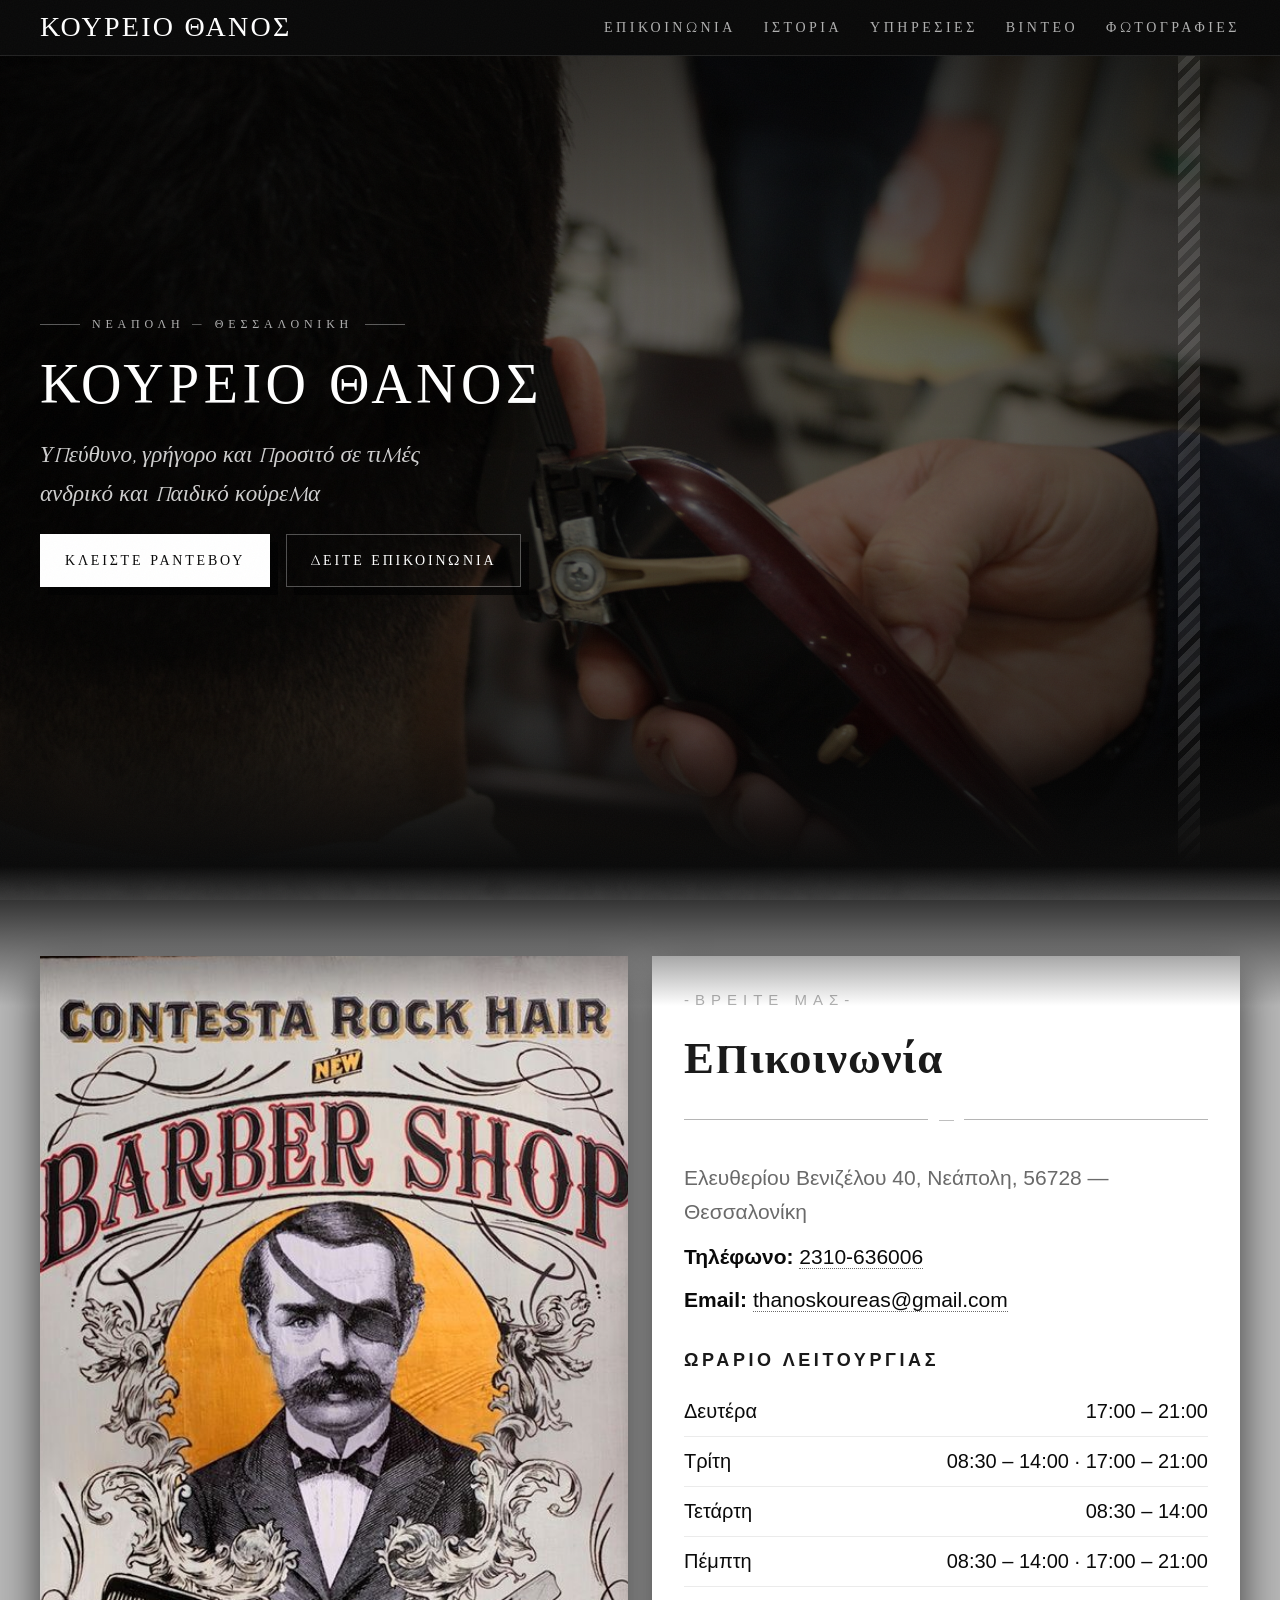
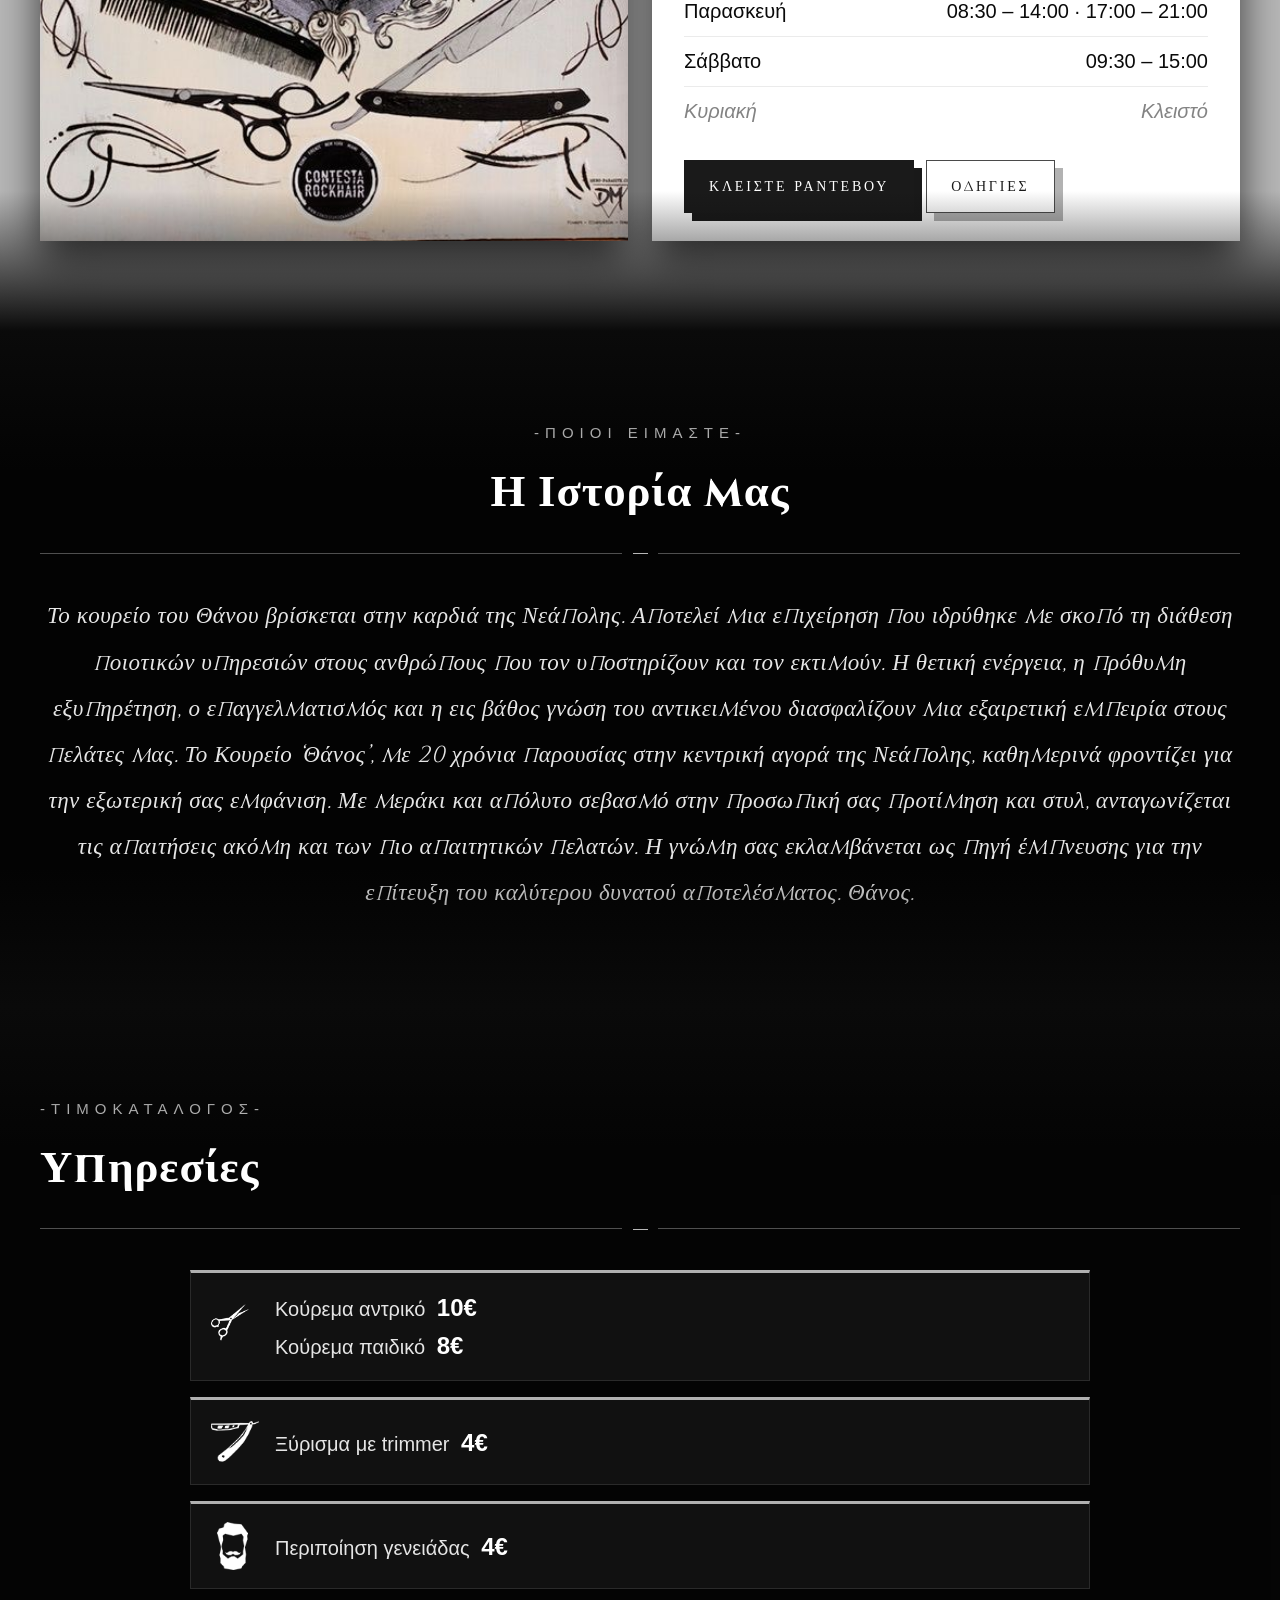
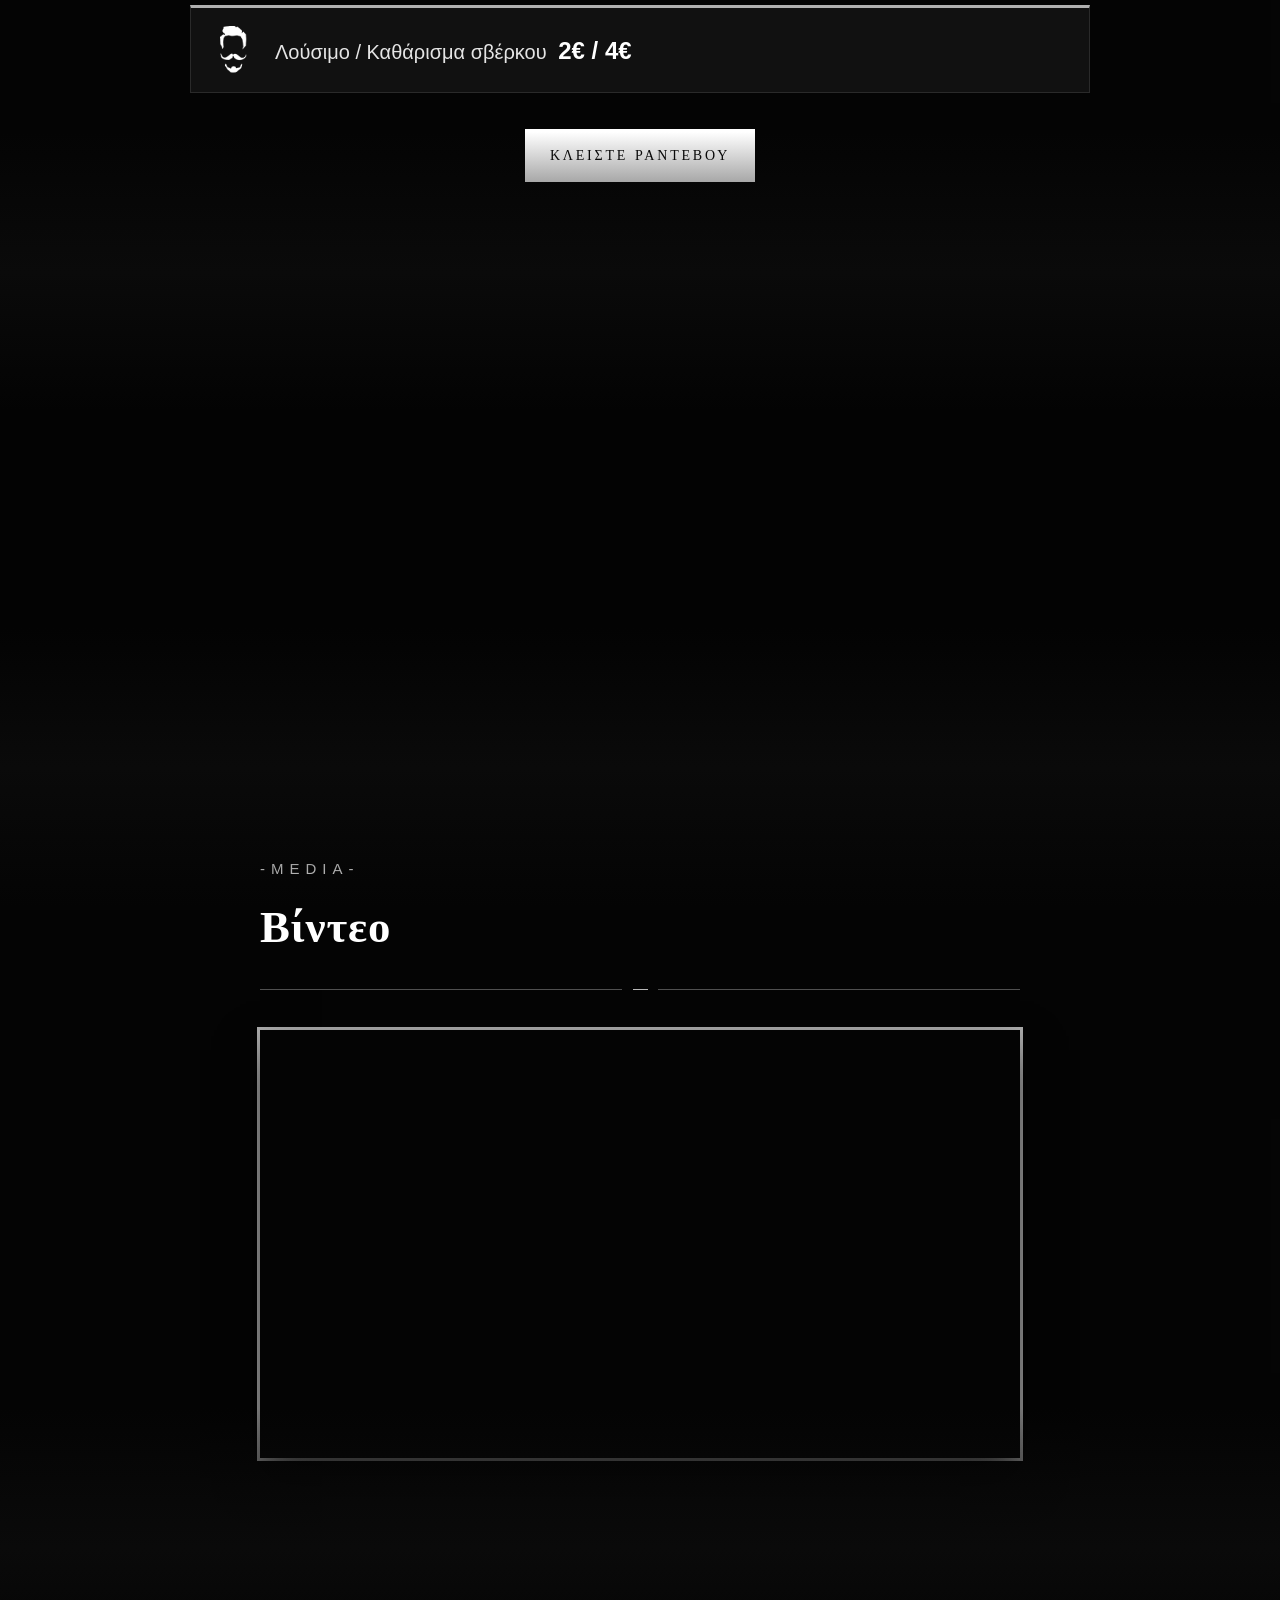
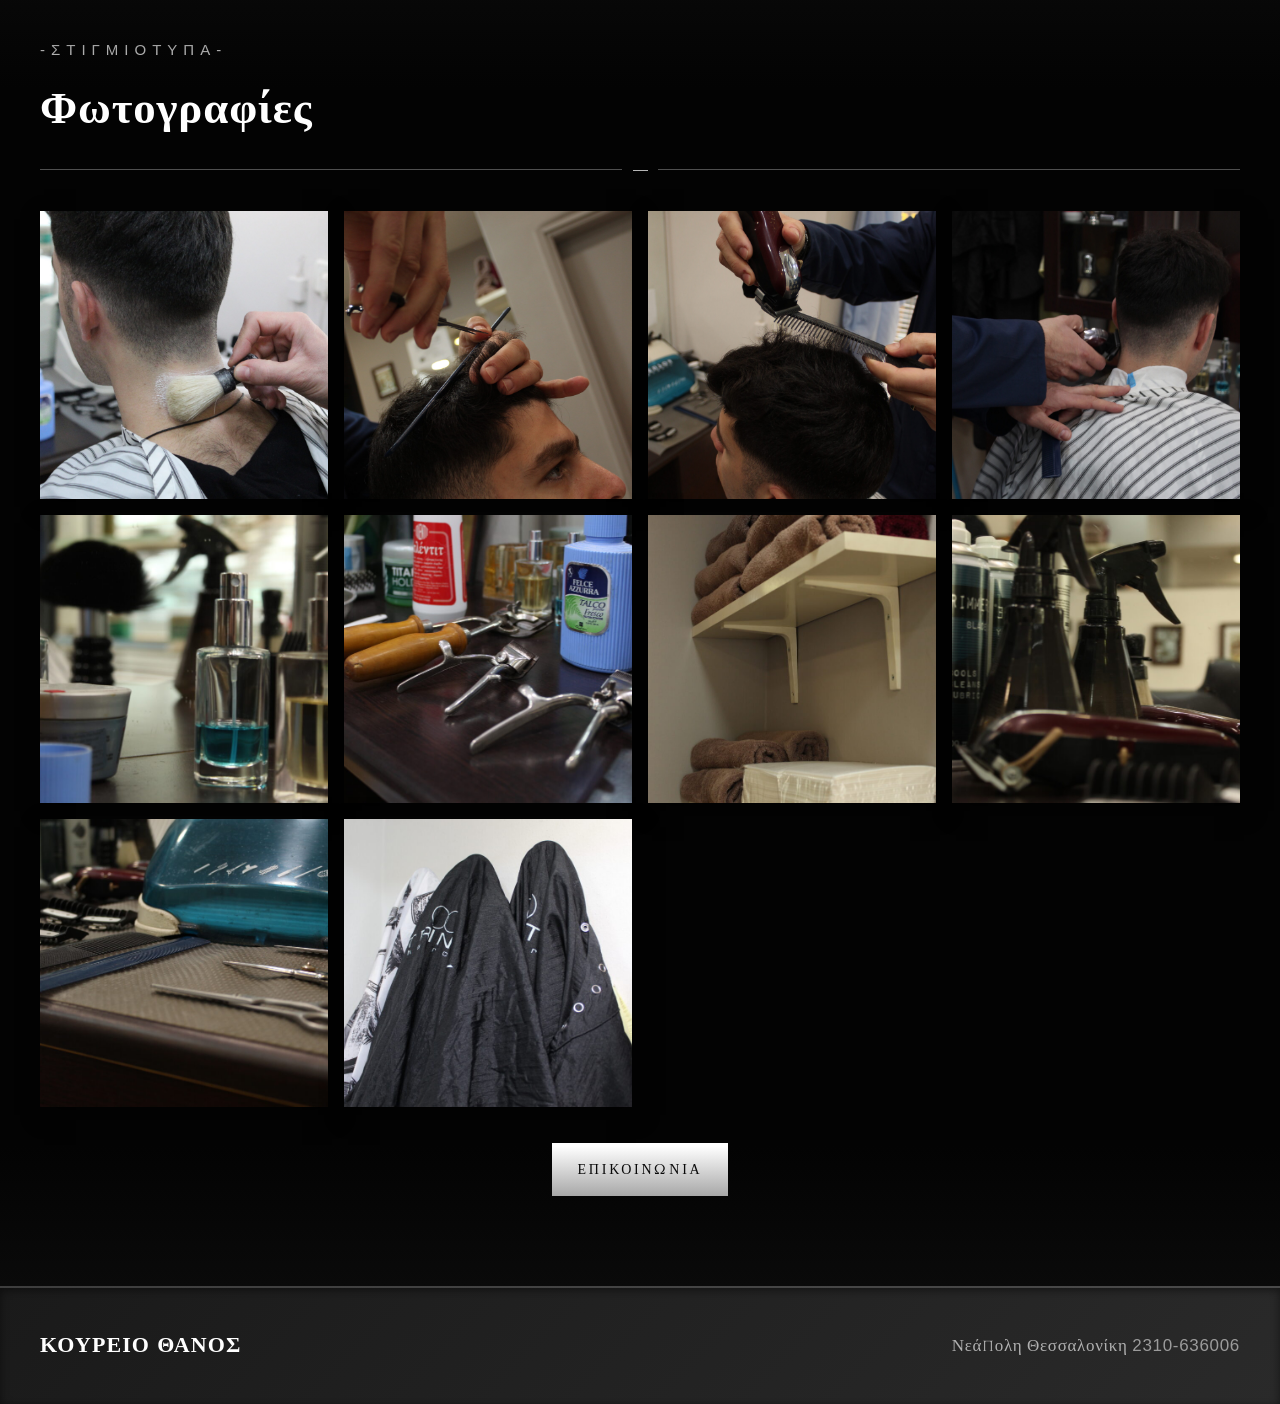
==== commit a9bceff1: "Add files via upload" ====
--- a/index.html
+++ b/index.html
@@ -21,9 +21,14 @@
   <header class="topbar">
     <div class="container topbar-inner">
       <a class="brand" href="#top">
-        <span class="brand-sub">Κουρείο</span>
-        <span class="brand-main">Θάνος</span>
+        <span class="brand-text">Κουρείο Θάνος</span>
       </a>
+      <input type="checkbox" id="menu-toggle" class="menu-toggle" />
+      <label for="menu-toggle" class="hamburger" aria-label="Toggle menu">
+        <span></span>
+        <span></span>
+        <span></span>
+      </label>
       <nav class="nav">
         <a href="#contact">Επικοινωνία</a>
         <a href="#story">Ιστορία</a>
@@ -31,11 +36,6 @@
         <a href="#media">Βίντεο</a>
         <a href="#gallery">Φωτογραφίες</a>
       </nav>
-      <a class="btn-cta"
-         href="https://supersaas.com/schedule/Koureio_Thanos/Koureio_Thanos/%CE%9A%CE%BF%CF%8D%CF%81%CE%B5%CE%BC%CE%B1?view=week"
-         target="_blank" rel="noopener">
-        Κλείστε ραντεβού
-      </a>
     </div>
   </header>
 
@@ -47,13 +47,10 @@
     <div class="container hero-content">
       <div class="hero-eyebrow">
         <span class="rule-line"></span>
-        <span>Est. Νεάπολη — Θεσσαλονίκη</span>
+        <span>Νεάπολη — Θεσσαλονίκη</span>
         <span class="rule-line"></span>
       </div>
-      <h1 class="hero-title">
-        <span class="hero-title-small">Κουρείο</span>
-        <span class="hero-title-big">Θάνος</span>
-      </h1>
+      <h1 class="hero-title">Κουρείο Θάνος</h1>
       <p class="hero-sub">
         Υπεύθυνο, γρήγορο και προσιτό σε τιμές<br />
         ανδρικό και παιδικό κούρεμα
@@ -70,7 +67,7 @@
   </section>
 
   <!-- CONTACT (black/white card) -->
-  <section id="contact" class="section cover" style="--bg:url('assets/img/αρχείο-λήψης.jpg');">
+  <section id="contact" class="section cover" style="--bg:url('assets/img/img2.jpg');">
     <div class="cover-overlay light-tint"></div>
     <div class="fade-top"></div>
     <div class="container grid-2">
@@ -230,12 +227,11 @@
   <footer class="footer">
     <div class="container footer-inner">
       <div class="footer-brand">Κουρείο Θάνος</div>
-      <br class="footer-info">
+      <div class="footer-info">
         Νεάπολη Θεσσαλονίκη <a href="tel:2310636006"> 2310-636006</a>
         <span id="y"></span>
       </div>
     </div>
   </footer>
-
 </body>
 </html>
--- a/styles.css
+++ b/styles.css
@@ -28,8 +28,8 @@
   margin: 0;
   background: var(--black);
   color: var(--white);
-  font-family: 'Cormorant Garamond', Georgia, serif;
-  font-size: 18px;
+  font-family: 'Cinzel', serif;
+  font-size: 20px;
   line-height: 1.65;
   -webkit-font-smoothing: antialiased;
 }
@@ -79,8 +79,8 @@
 
 /* ─── Decorative Elements ─── */
 .sec-badge {
-  font-family: 'Cinzel', serif;
-  font-size: 13px;
+  font-family: Arial, Helvetica, sans-serif;
+  font-size: 15px;
   letter-spacing: 0.4em;
   text-transform: uppercase;
   color: var(--silver);
@@ -90,7 +90,7 @@
 
 .sec-heading {
   font-family: 'Cinzel', serif;
-  font-size: clamp(26px, 3vw, 42px);
+  font-size: clamp(32px, 3.5vw, 48px);
   font-weight: 700;
   color: var(--charcoal);
   margin: 0 0 8px;
@@ -112,7 +112,7 @@
   opacity: 0.3;
 }
 .orn-dia {
-  font-size: 14px;
+  font-size: 16px;
   color: var(--silver);
   opacity: 0.8;
   flex-shrink: 0;
@@ -120,7 +120,7 @@
 .orn-rule.light .orn-dia { color: var(--light); }
 
 .ornament-char {
-  font-size: 24px;
+  font-size: 28px;
   color: var(--silver);
   opacity: 0.8;
   margin: 14px 0 20px;
@@ -137,51 +137,141 @@
   -webkit-backdrop-filter: blur(10px);
   border-bottom: 1px solid rgba(255,255,255,0.1);
 }
+.topbar {
+  position: sticky;
+  top: 0;
+  z-index: 50;
+  background: rgba(10,10,10,0.95);
+  backdrop-filter: blur(10px);
+  -webkit-backdrop-filter: blur(10px);
+  border-bottom: 1px solid rgba(255,255,255,0.1);
+}
+
 .topbar-inner {
   display: flex;
+  flex-direction: row;
   align-items: center;
   justify-content: space-between;
   gap: 12px;
   padding: 12px 0;
+  position: relative;
 }
 
 .brand {
   display: flex;
-  flex-direction: column;
+  flex-direction: row;
   line-height: 1;
   text-decoration: none;
-}
-.brand-sub {
+  align-items: center;
+  flex-shrink: 0;
+  transition: opacity 0.2s ease;
+}
+
+.brand:focus-visible {
+  outline: 2px solid var(--silver);
+  outline-offset: 4px;
+}
+
+.brand-text {
   font-family: 'Cinzel', serif;
-  font-size: 11px;
-  letter-spacing: 0.45em;
-  color: var(--silver);
+  font-size: clamp(20px, 2.5vw, 28px);
+  font-weight: 400;
+  letter-spacing: 0.08em;
+  color: var(--white);
   text-transform: uppercase;
-  margin-bottom: 2px;
-}
-.brand-main {
-  font-family: 'Oswald', sans-serif;
-  font-weight: 700;
-  font-size: clamp(24px, 2.8vw, 32px);
-  color: var(--white);
-  letter-spacing: 0.02em;
-  text-transform: uppercase;
-  line-height: 1;
+}
+
+/* Hamburger Menu */
+.menu-toggle {
+  display: none;
+}
+
+.hamburger {
+  display: none;
+  flex-direction: column;
+  gap: 6px;
+  background: none;
+  border: none;
+  cursor: pointer;
+  padding: 8px 4px;
+  z-index: 51;
+  transition: all 0.3s ease;
+  width: 30px;
+  height: 24px;
+  justify-content: center;
+  align-items: center;
+  position: relative;
+}
+
+.hamburger:focus-visible {
+  outline: 2px solid var(--silver);
+  outline-offset: 4px;
+}
+
+.hamburger span {
+  width: 26px;
+  height: 2.5px;
+  background: var(--white);
+  transition: all 0.35s cubic-bezier(0.25, 0.46, 0.45, 0.94);
+  border-radius: 2px;
+  display: block;
+  position: absolute;
+  left: 50%;
+  transform: translateX(-50%);
+}
+
+.hamburger span:nth-child(1) {
+  top: 2px;
+}
+
+.hamburger span:nth-child(2) {
+  top: 50%;
+  transform: translateX(-50%) translateY(-50%);
+}
+
+.hamburger span:nth-child(3) {
+  bottom: 2px;
+}
+
+#menu-toggle:checked ~ .hamburger span:nth-child(1) {
+  transform: translateX(-50%) scaleX(1.2) scaleY(1.5);
+  background: var(--silver);
+  top: 50%;
+}
+
+#menu-toggle:checked ~ .hamburger span:nth-child(2) {
+  transform: translateX(-50%) translateY(-50%) scaleX(1.2) scaleY(1.5);
+  background: var(--silver);
+}
+
+#menu-toggle:checked ~ .hamburger span:nth-child(3) {
+  transform: translateX(-50%) scaleX(1.2) scaleY(1.5);
+  background: var(--silver);
+  bottom: auto;
+  top: 50%;
 }
 
 .nav {
-  display: none;
+  display: flex;
+  flex-direction: row;
   gap: 28px;
-}
+  width: auto;
+  list-style: none;
+  margin: 0;
+  padding: 0;
+}
+
 .nav a {
   font-family: 'Cinzel', serif;
-  font-size: 13px;
+  font-size: 14px;
   letter-spacing: 0.25em;
   text-transform: uppercase;
   color: var(--silver);
   transition: color 0.2s, text-decoration 0.2s;
   text-decoration: none;
-}
+  padding: 4px 0;
+}
+
 .nav a:hover {
   color: var(--white);
   text-decoration: underline;
@@ -189,31 +279,112 @@
   text-decoration-thickness: 1px;
 }
 
+.nav a:focus-visible {
+  outline: 2px solid var(--silver);
+  outline-offset: 4px;
+  border-radius: 2px;
+}
+
+@media (max-width: 959px) {
+  .topbar-inner {
+    flex-direction: row;
+    align-items: center;
+    justify-content: flex-start;
+    position: relative;
+    min-height: 56px;
+  }
+  
+  .brand {
+    flex: 1;
+  }
+  
+  .hamburger {
+    display: flex;
+    position: absolute;
+    right: 0;
+    top: 50%;
+    transform: translateY(-50%);
+  }
+  
+  .nav {
+    flex-direction: column;
+    gap: 0;
+    width: 300px;
+    position: fixed;
+    top: 56px;
+    right: 0;
+    left: auto;
+    background: rgba(26, 26, 26, 0.98);
+    backdrop-filter: blur(10px);
+    -webkit-backdrop-filter: blur(10px);
+    border-left: 1px solid rgba(255,255,255,0.1);
+    border-top: none;
+    max-height: 0;
+    overflow: hidden;
+    opacity: 0;
+    transition: all 0.35s cubic-bezier(0.25, 0.46, 0.45, 0.94);
+    transform-origin: top;
+  }
+  
+  #menu-toggle:checked ~ .nav {
+    max-height: 280px;
+    opacity: 1;
+  }
+  
+  .nav a {
+    font-size: 14px;
+    padding: 14px 24px;
+    border-bottom: 1px solid rgba(255,255,255,0.05);
+    color: var(--light);
+  }
+  
+  .nav a:last-child {
+    border-bottom: none;
+  }
+  
+  .nav a:hover {
+    background: rgba(255,255,255,0.08);
+  }
+}
+
 @media (min-width: 960px) {
-  .nav { display: flex; }
+  .topbar-inner {
+    flex-direction: row;
+    align-items: center;
+    justify-content: space-between;
+    min-height: auto;
+  }
+  
+  .hamburger {
+    display: none !important;
+  }
+  
+  .nav {
+    flex-direction: row;
+    gap: 28px;
+    width: auto;
+    position: static;
+    background: none;
+    border: none;
+    max-height: none;
+    opacity: 1;
+    transform: none;
+  }
+  
+  .nav a {
+    font-size: 14px;
+    padding: 4px 0;
+    border: none;
+    background: none;
+  }
+  
+  .nav a:hover {
+    background: none;
+  }
 }
 
 .btn-cta {
-  font-family: 'Oswald', sans-serif;
-  font-size: 13px;
-  letter-spacing: 0.2em;
-  text-transform: uppercase;
-  color: var(--black);
-  background: var(--white);
-  padding: 10px 16px;
-  border-radius: 0;
-  font-weight: 600;
-  white-space: nowrap;
-  box-shadow: 6px 6px 0 rgba(0,0,0,0.9);
-  transition: transform 0.15s ease, box-shadow 0.15s ease;
-}
-.btn-cta:hover {
-  transform: translate(4px, 4px);
-  box-shadow: 2px 2px 0 rgba(0,0,0,0.9);
-}
-.btn-cta:active {
-  transform: translate(6px, 6px);
-  box-shadow: 0 0 0 rgba(0,0,0,0.9);
+  display: none;
 }
 
 /* ─── BUTTONS ─── */
@@ -221,8 +392,8 @@
   display: inline-flex;
   align-items: center;
   justify-content: center;
-  font-family: 'Oswald', sans-serif;
-  font-size: 12px;
+  font-family: 'Cinzel', serif;
+  font-size: 14px;
   font-weight: 500;
   letter-spacing: 0.2em;
   text-transform: uppercase;
@@ -267,23 +438,25 @@
   border-color: rgba(255,255,255,0.3);
   box-shadow: 8px 8px 0 rgba(0,0,0,0.7);
 }
-/* Make "Δείτε επικοινωνία" match primary style but static */
+/* Make "Δείτε επικοινωνία" match primary style with animation */
 .hero-actions .btn.ghost {
-  transition: background 0.2s ease, color 0.2s ease; /* no transform */
+  background: transparent;
+  border-color: rgba(255,255,255,0.3);
+  box-shadow: 8px 8px 0 rgba(0,0,0,0.7);
+  color: var(--white);
+  transition: transform 0.18s cubic-bezier(0.2, 0.9, 0.3, 1.2), box-shadow 0.18s ease, background 0.2s ease;
 }
 .hero-actions .btn.ghost:hover {
-  transform: none !important;
-  box-shadow: 8px 8px 0 rgba(0,0,0,0.7) !important;
-  background: var(--white) !important;
-  color: var(--black) !important;
-  border-color: transparent !important;
+  transform: translate(5px, 5px);
+  box-shadow: 3px 3px 0 rgba(0,0,0,0.7);
+  background: rgba(255,255,255,0.1);
+  color: var(--white);
+  border-color: rgba(255,255,255,0.4);
 }
 .hero-actions .btn.ghost:active {
-  transform: none !important;
-  box-shadow: 8px 8px 0 rgba(0,0,0,0.7) !important;
-  background: #f5f5f5 !important;
-  color: var(--black) !important;
-  border-color: transparent !important;
+  transform: translate(8px, 8px);
+  box-shadow: 0 0 0 rgba(0,0,0,0.7);
+  background: rgba(255,255,255,0.15);
 }
 
 .btn.primary.dark {
@@ -376,7 +549,7 @@
   align-items: center;
   gap: 12px;
   font-family: 'Cinzel', serif;
-  font-size: 10px;
+  font-size: 12px;
   letter-spacing: 0.4em;
   text-transform: uppercase;
   color: var(--silver);
@@ -390,33 +563,20 @@
 }
 
 .hero-title {
-  display: flex;
-  flex-direction: column;
+  font-family: 'Cinzel', serif;
+  font-size: clamp(36px, 5vw, 56px);
+  font-weight: 400;
+  letter-spacing: 0.08em;
+  text-transform: uppercase;
+  color: var(--white);
+  text-shadow: 0 4px 40px rgba(0,0,0,0.7);
   margin: 0 0 16px;
-  line-height: 1;
-}
-.hero-title-small {
+  line-height: 1.2;
+}
+
+.hero-sub {
   font-family: 'Cinzel', serif;
-  font-size: clamp(14px, 2vw, 22px);
-  font-weight: 400;
-  letter-spacing: 0.6em;
-  text-transform: uppercase;
-  color: var(--light);
-  margin-bottom: 4px;
-}
-.hero-title-big {
-  font-family: 'Oswald', sans-serif;
-  font-weight: 700;
-  font-size: clamp(60px, 12vw, 130px);
-  color: var(--white);
-  letter-spacing: -0.02em;
-  text-shadow: 0 4px 40px rgba(0,0,0,0.7);
-  line-height: 1;
-}
-
-.hero-sub {
-  font-family: 'Cormorant Garamond', serif;
-  font-size: clamp(17px, 1.6vw, 22px);
+  font-size: clamp(20px, 1.8vw, 26px);
   font-style: italic;
   font-weight: 300;
   color: var(--light);
@@ -435,7 +595,7 @@
 /* ─── SECTIONS ─── */
 .section {
   position: relative;
-  padding: 90px 0;
+  padding: clamp(60px, 12vw, 90px) 0;
 }
 .cover {
   background-image: var(--bg);
@@ -463,34 +623,36 @@
 .media-card {
   padding: 0;
   overflow: hidden;
-  min-height: 340px;
+  min-height: clamp(280px, 50vw, 420px);
 }
 .media-card img {
   width: 100%;
   height: 100%;
   object-fit: cover;
+  display: block;
 }
 .contact-card {
   padding: 32px 32px 28px;
 }
 
 .addr-text {
-  font-family: 'Cormorant Garamond', serif;
+  font-family: Arial, Helvetica, sans-serif;
   color: var(--grey);
-  font-size: 20px;           /* increased from 17px */
+  font-size: clamp(18px, 2vw, 21px);
   margin: 0 0 12px;
-  line-height: 1.5;
+  line-height: 1.6;
 }
 .cinfo {
-  font-size: 20px;           /* increased from 18px */
+  font-size: clamp(18px, 2vw, 21px);
+  font-family: Arial, Helvetica, sans-serif;
   margin: 8px 0;
 }
 .cinfo a { border-bottom: 1px dotted var(--grey); }
 .cinfo a:hover { color: var(--black); }
 
 .hours-heading {
-  font-family: 'Cinzel', serif;
-  font-size: 18px;           /* increased from 15px */
+  font-family: Arial, Helvetica, sans-serif;
+  font-size: clamp(16px, 2.2vw, 18px);
   letter-spacing: 0.2em;
   text-transform: uppercase;
   margin: 28px 0 12px;
@@ -507,7 +669,8 @@
   gap: 12px;
   padding: 8px 0;
   border-bottom: 1px solid rgba(0,0,0,0.08);
-  font-size: 18px;           /* increased from 17px */
+  font-size: clamp(17px, 2vw, 20px);
+  font-family: Arial, Helvetica, sans-serif;
 }
 .hours li:last-child { border-bottom: none; }
 .hours li.closed { opacity: 0.5; font-style: italic; }
@@ -521,7 +684,7 @@
 
 /* ─── STORY ─── */
 .lead-text {
-  font-size: clamp(17px, 1.6vw, 22px);
+  font-size: clamp(19px, 1.8vw, 25px);
   font-style: italic;
   font-weight: 400;            /* increased from 300 */
   line-height: 2;              /* increased from 1.8 */
@@ -565,8 +728,8 @@
 
 .service p {
   margin: 0 0 4px;
-  font-family: 'Cormorant Garamond', serif;
-  font-size: 18px;
+  font-family: Arial, Helvetica, sans-serif;
+  font-size: 20px;
   color: var(--light);
   line-height: 1.4;
 }
@@ -574,8 +737,8 @@
   margin-bottom: 0;
 }
 .service strong {
-  font-family: 'Oswald', sans-serif;
-  font-size: 22px;
+  font-family: Arial, Helvetica, sans-serif;
+  font-size: 24px;
   font-weight: 600;
   color: var(--white);
   margin-left: 6px;
@@ -585,6 +748,45 @@
   display: flex;
   justify-content: center;
   margin-top: 36px;
+}
+
+.center-btn .btn {
+  box-shadow: none;
+}
+
+.center-btn .btn.primary {
+  box-shadow: none;
+}
+
+.center-btn .btn.primary.dark {
+  box-shadow: none;
+}
+
+.center-btn .btn:hover {
+  transform: scale(1.1);
+  box-shadow: none;
+}
+
+.center-btn .btn:active {
+  transform: scale(0.95);
+}
+
+.center-btn .btn.primary:hover {
+  transform: scale(1.1);
+  box-shadow: none;
+}
+
+.center-btn .btn.primary:active {
+  transform: scale(0.95);
+}
+
+.center-btn .btn.primary.dark:hover {
+  transform: scale(1.1);
+  box-shadow: none;
+}
+
+.center-btn .btn.primary.dark:active {
+  transform: scale(0.95);
 }
 
 /* ─── FEATURE PHOTO ─── */
@@ -611,104 +813,237 @@
   display: block;
 }
 
-/* ─── GALLERY COLLAGE (fixed rows, images cover cards) ─── */
+/* ─── GALLERY COLLAGE (square grid layout) ─── */
 .collage-grid {
   display: grid;
-  grid-template-columns: repeat(2, 1fr);
-  gap: 12px;
+  grid-template-columns: 1fr;
+  gap: clamp(10px, 2.5vw, 16px);
   margin-top: 20px;
-  grid-auto-rows: 200px;                /* fixed row height – adjust as needed */
-}
-
-@media (min-width: 600px) {
+}
+
+@media (min-width: 480px) {
+  .collage-grid {
+    grid-template-columns: repeat(2, 1fr);
+  }
+}
+
+@media (min-width: 720px) {
   .collage-grid {
     grid-template-columns: repeat(3, 1fr);
-    grid-auto-rows: 220px;               /* slightly taller on larger screens */
   }
 }
 
 @media (min-width: 1000px) {
   .collage-grid {
     grid-template-columns: repeat(4, 1fr);
-    grid-auto-rows: 240px;
-  }
-}
-
-/* each photo card fills the grid cell completely */
+  }
+}
+
+/* photo cards with clean image display - all square */
 .photo-wrap {
-  background: var(--white);
-  padding: 6px 6px 12px;
-  box-shadow: 6px 6px 16px rgba(0,0,0,0.6);
-  transition: transform 0.3s ease, box-shadow 0.3s ease;
+  background: transparent;
+  padding: 0;
+  box-shadow: 4px 8px 20px rgba(0,0,0,0.5);
+  transition: transform 0.3s cubic-bezier(0.2, 0.9, 0.3, 1.2), box-shadow 0.3s ease;
   width: 100%;
-  height: 100%;                          /* fill the grid cell */
-  box-sizing: border-box;                 /* padding included in height */
-  display: flex;                          /* helps image fill the content area */
-  flex-direction: column;
-}
-
-/* images cover the white card area, cropping if needed, without stretching */
+  overflow: hidden;
+  aspect-ratio: 1 / 1;            /* Always square */
+  display: block;
+  position: relative;
+}
+
+@media (min-width: 480px) {
+  .photo-wrap {
+    aspect-ratio: 1 / 1;           /* Maintain square aspect */
+  }
+}
+
+@media (min-width: 720px) {
+  .photo-wrap {
+    aspect-ratio: 1 / 1;           /* Maintain square aspect */
+  }
+}
+
+@media (min-width: 1000px) {
+  .photo-wrap {
+    aspect-ratio: 1 / 1;           /* Maintain square aspect */
+  }
+}
+
+/* images fill the card perfectly with no padding */
 .photo-wrap img {
   width: 100%;
-  flex: 1 1 auto;                         /* take all remaining space after padding */
-  object-fit: cover;                       /* cover the area, maintain aspect ratio */
+  height: 100%;
+  object-fit: cover;
   display: block;
-  min-height: 0;                           /* important for flex child */
-}
-
-/* span classes remain the same – they now work with fixed row heights */
+  transition: transform 0.3s ease;
+}
+
+/* responsive grid span classes - all items remain square */
 .grid-item--wide {
-  grid-column: span 2;
+  grid-column: span 1;
 }
 .grid-item--tall {
-  grid-row: span 2;
+  grid-row: span 1;
 }
 .grid-item--large {
-  grid-column: span 2;
-  grid-row: span 2;
+  grid-column: span 1;
+  grid-row: span 1;
+}
+
+@media (min-width: 480px) {
+  .grid-item--wide {
+    grid-column: span 1;  /* Keep as single unit */
+  }
+  .grid-item--tall {
+    grid-row: span 1;     /* Keep as single unit */
+  }
+  .grid-item--large {
+    grid-column: span 1;  /* Keep as single unit */
+    grid-row: span 1;
+  }
 }
 
 .photo-wrap:hover {
-  transform: scale(1.02) translateY(-4px);
-  box-shadow: 12px 16px 30px rgba(0,0,0,0.8);
+  transform: scale(1.05);
+  box-shadow: 8px 12px 28px rgba(0,0,0,0.7);
   z-index: 6;
 }
 
-/* ─── FOOTER ─── */
+.photo-wrap:hover img {
+  transform: scale(1.02);
+}
+
+/* ─── FOOTER (Bottom Header Box) ─── */
 .footer {
-  padding: 32px 0;
-  background: var(--charcoal);
-  border-top: 1px solid rgba(255,255,255,0.1);
+  padding: clamp(24px, 5vw, 40px) 0;
+  background: linear-gradient(135deg, var(--charcoal) 0%, var(--dark) 100%);
+  border-top: 2px solid rgba(255,255,255,0.15);
   color: var(--silver);
+  box-shadow: inset 0 2px 8px rgba(0,0,0,0.5);
 }
 .footer-inner {
   display: flex;
   align-items: center;
   justify-content: space-between;
-  gap: 16px;
+  gap: clamp(12px, 3vw, 24px);
   flex-wrap: wrap;
-  text-align: center;
 }
 .footer-brand {
-  font-family: 'Oswald', sans-serif;
-  font-size: 18px;
-  color: var(--white);
+  font-family: 'Cinzel', serif;
+  font-size: clamp(18px, 2.5vw, 22px);
+  font-weight: 700;
+  color: var(--white);
+  letter-spacing: 0.05em;
+  text-transform: uppercase;
+  flex-shrink: 0;
 }
 .footer-brand strong {
   font-weight: 700;
   color: var(--white);
 }
 .footer-info {
-  font-size: 16px;
-  font-family: 'Cormorant Garamond', serif;
+  font-size: clamp(15px, 1.8vw, 17px);
+  font-family: 'Cinzel', serif;
   letter-spacing: 0.04em;
-}
-.footer-info a { opacity: 0.8; }
-.footer-info a:hover { opacity: 1; color: var(--white); }
+  text-align: right;
+  margin-left: auto;
+  flex-shrink: 0;
+}
+.footer-info a { 
+  opacity: 0.85;
+  transition: opacity 0.2s, color 0.2s;
+}
+.footer-info a:hover { 
+  opacity: 1;
+  color: var(--white);
+}
 
 /* ─── Generic font for numbers ─── */
 .service strong,
 a[href^="tel:"],
 .hours li span:last-child {
   font-family: Arial, Helvetica, sans-serif;
+}
+
+/* ───────── MOBILE RESPONSIVENESS ───────── */
+@media (max-width: 599px) {
+  body {
+    font-size: 16px;
+  }
+  
+  .contact-card {
+    padding: 24px 20px 20px;
+  }
+  
+  .service {
+    padding: 14px 16px;
+    gap: 12px;
+  }
+  
+  .service img {
+    width: 40px;
+    height: 40px;
+  }
+  
+  .hero-actions {
+    gap: 12px;
+  }
+  
+  .btn {
+    padding: 12px 20px;
+    font-size: 11px;
+  }
+  
+  .topbar-inner {
+    padding: 10px 0;
+  }
+  
+  .section { 
+    padding: 60px 0;
+  }
+  
+  .hero {
+    min-height: 75vh;
+  }
+  
+  .photo-wrap {
+    min-height: 200px;
+  }
+  
+  .footer-inner {
+    flex-direction: column;
+    justify-content: center;
+    gap: 12px;
+  }
+  
+  .footer-brand {
+    text-align: center;
+    width: 100%;
+    flex-shrink: 1;
+  }
+  
+  .footer-info {
+    text-align: center;
+    width: 100%;
+    margin-left: 0;
+  }
+}
+
+@media (max-width: 479px) {
+  .container {
+    width: min(var(--max), calc(100% - 24px));
+  }
+  
+  .contact-actions {
+    flex-direction: column;
+  }
+  
+  .contact-actions .btn {
+    width: 100%;
+  }
+  
+  .photo-wrap:hover {
+    transform: scale(1.01) translateY(-2px);
+  }
 }
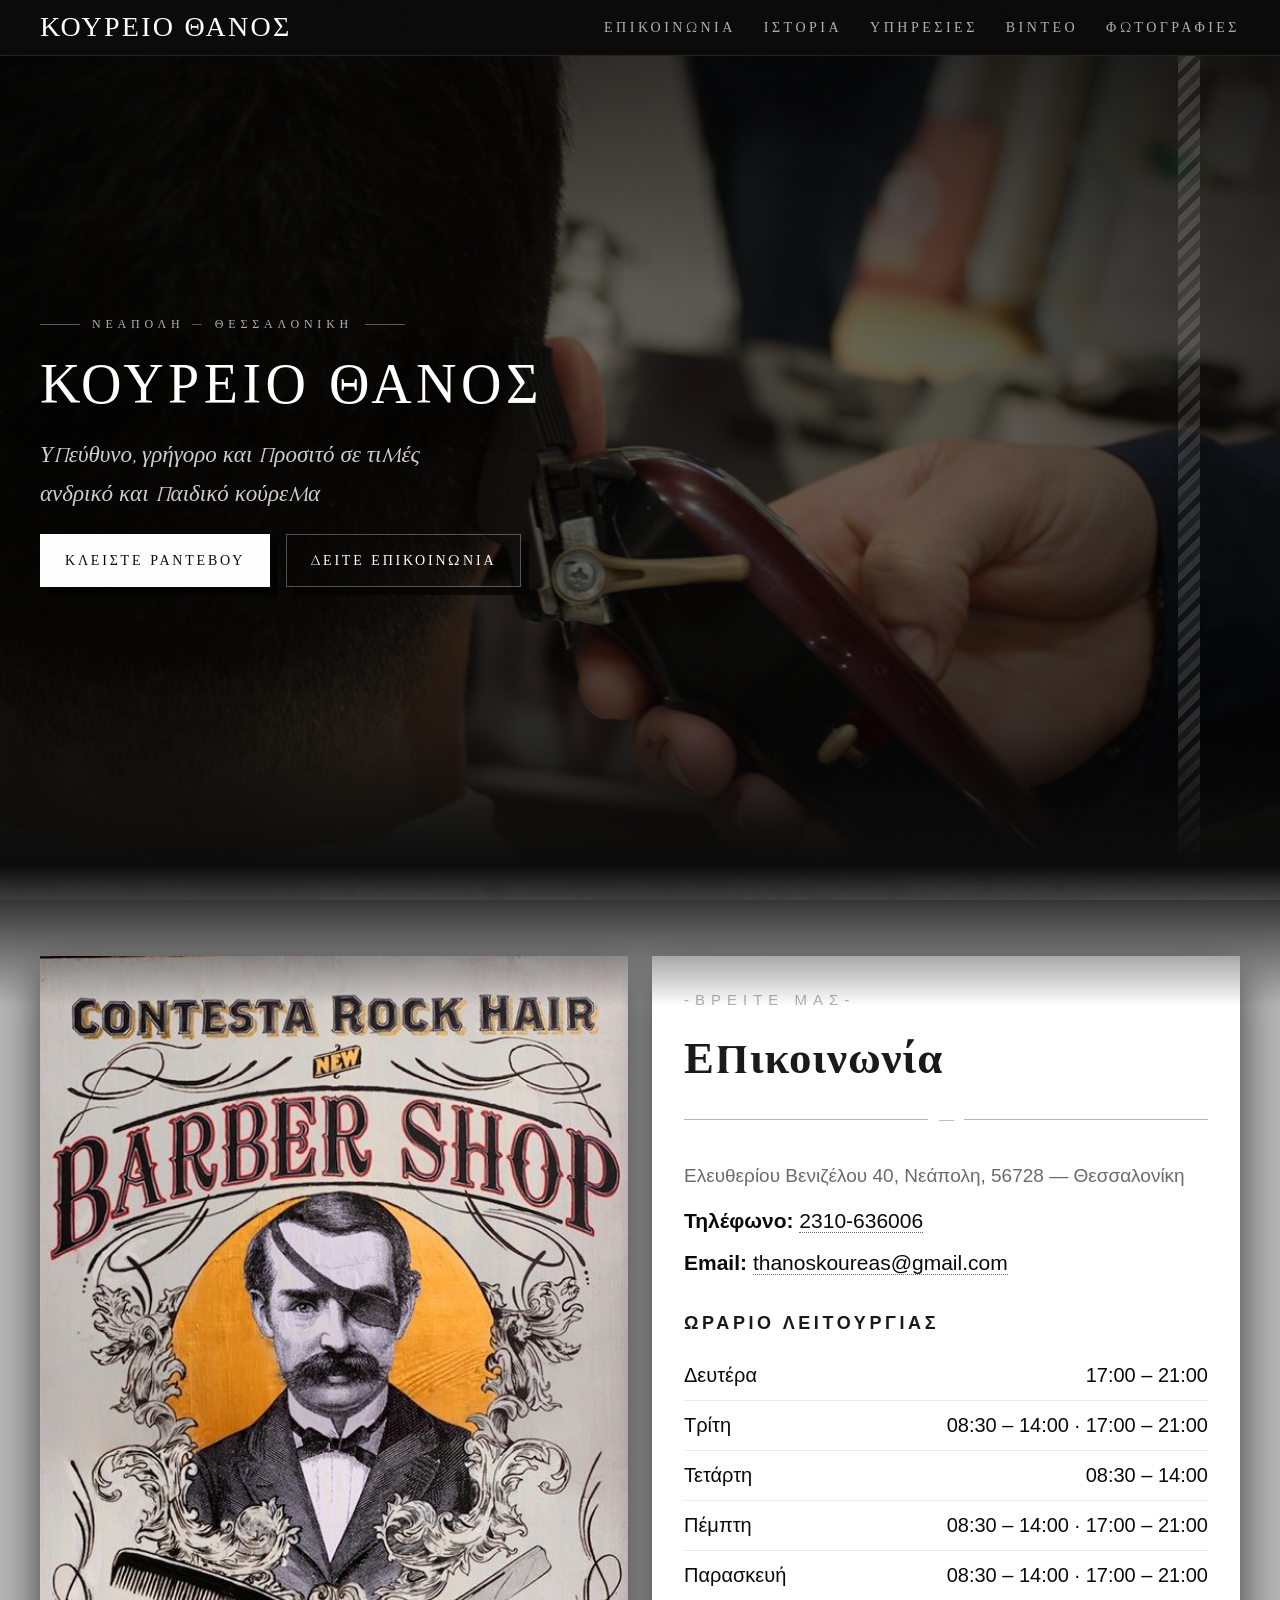
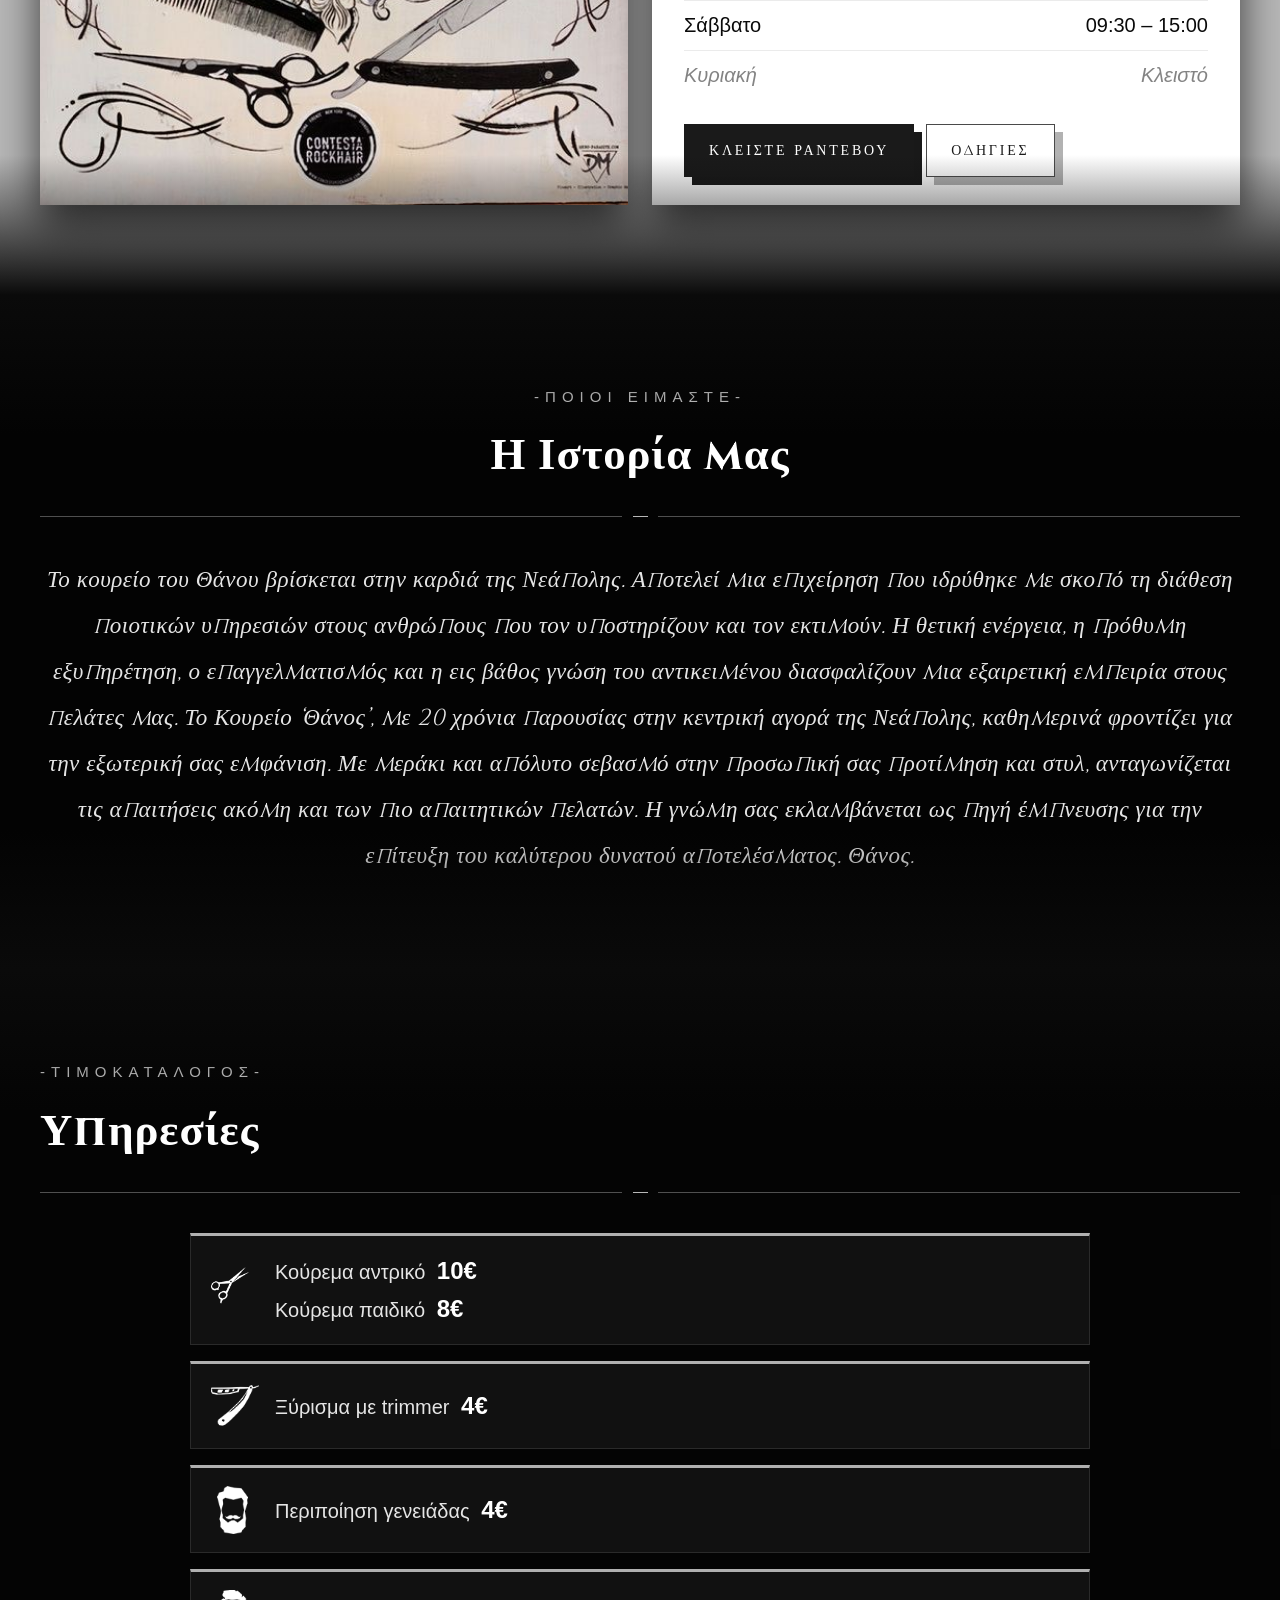
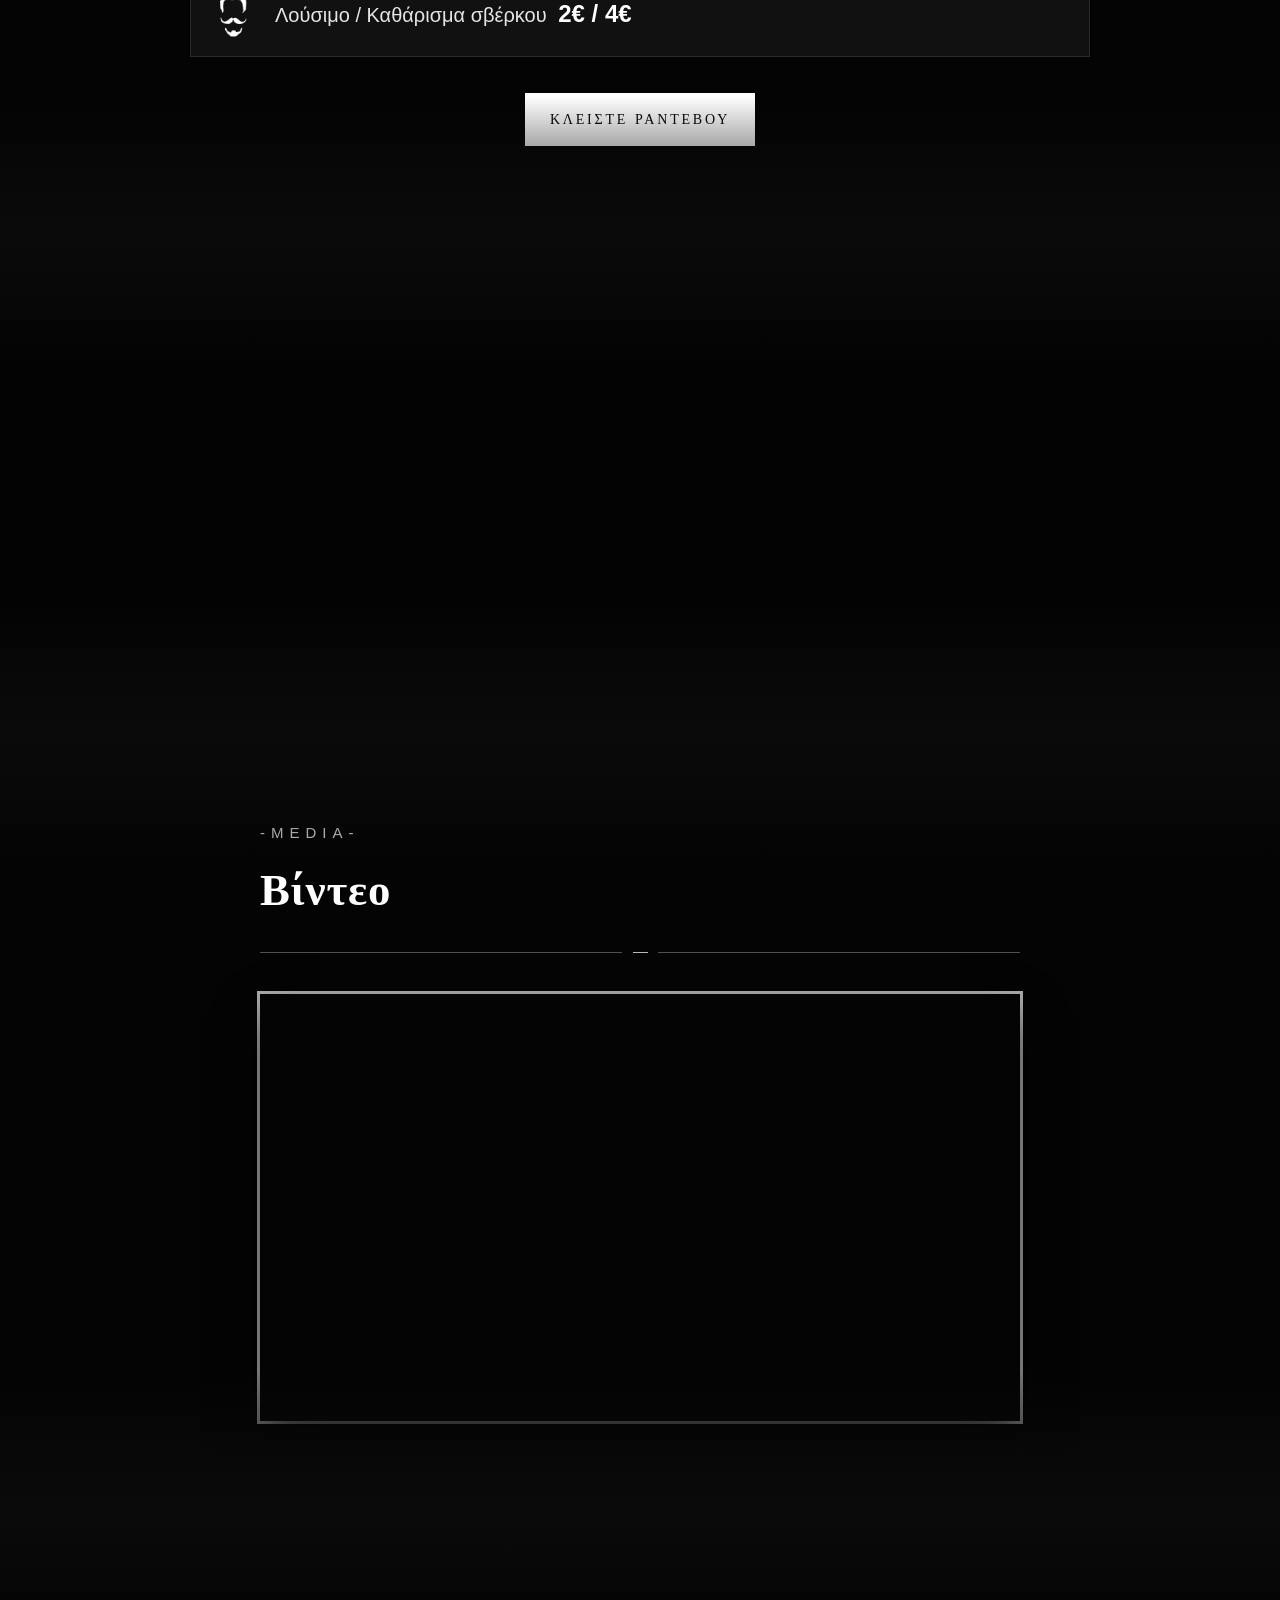
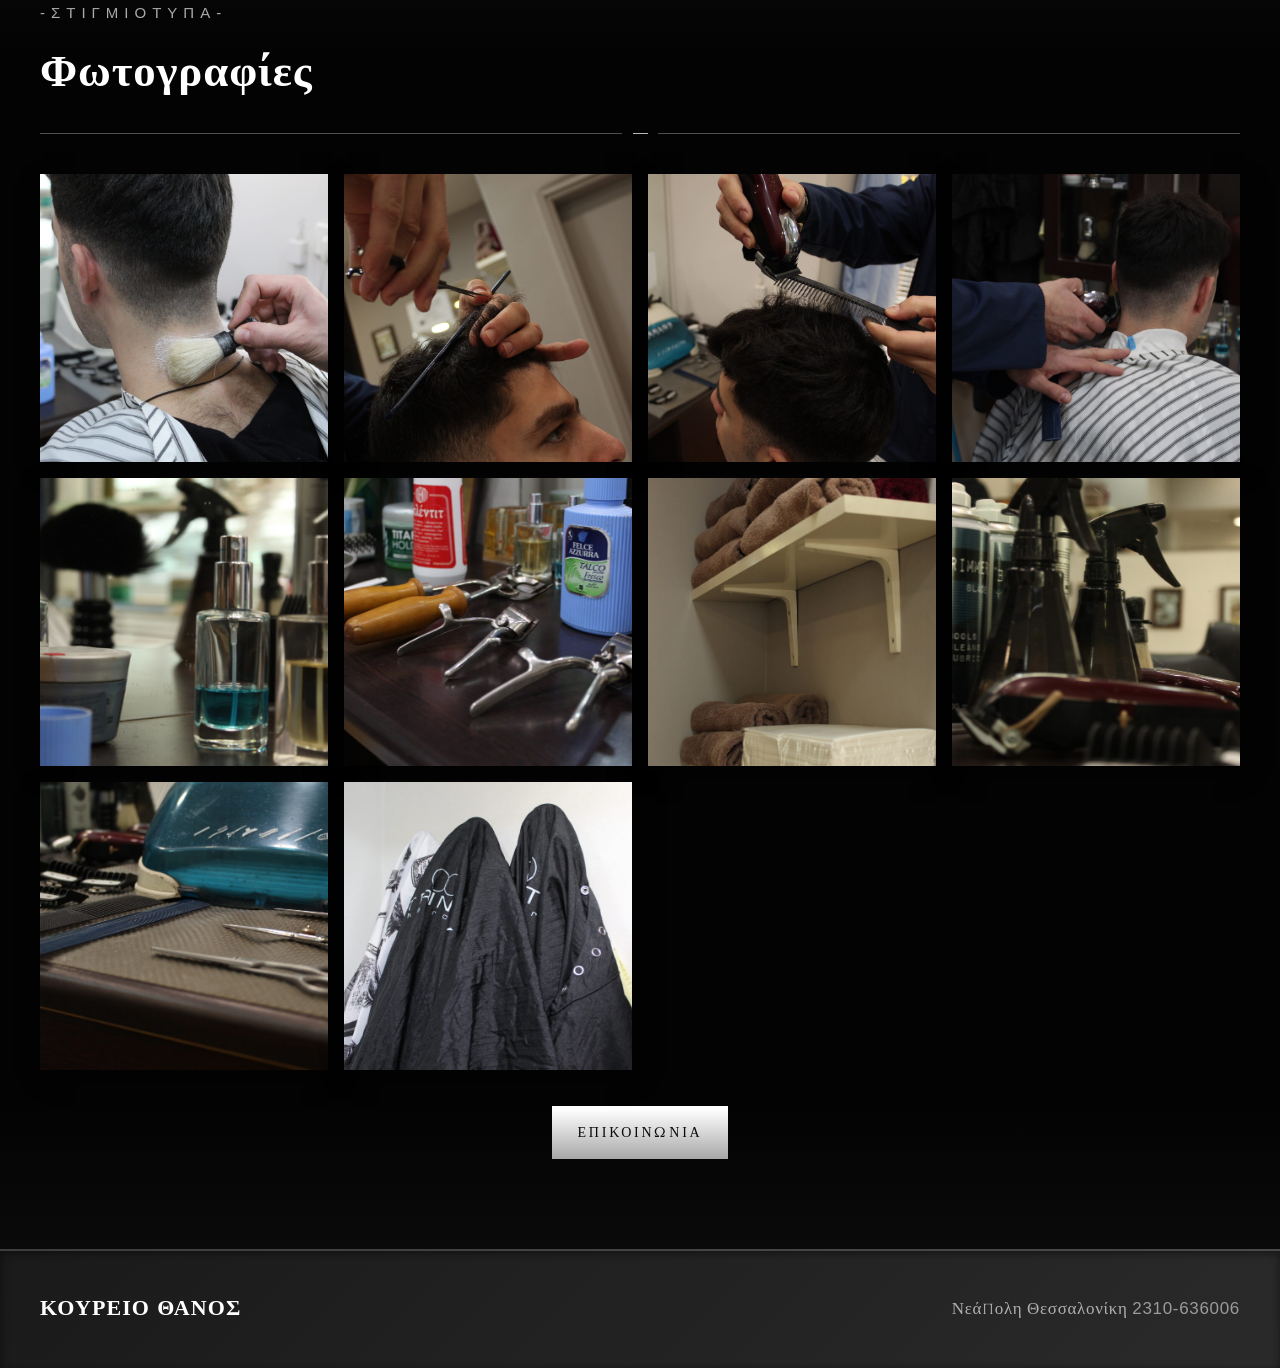
==== commit 09323ecf: "Add files via upload" ====
--- a/index.html
+++ b/index.html
@@ -1,237 +1,237 @@
-<!doctype html>
-<html lang="el">
-<head>
-  <meta charset="utf-8" />
-  <meta name="viewport" content="width=device-width, initial-scale=1" />
-  <title>Κουρείο Θάνος — Νεάπολη Θεσσαλονίκη</title>
-  <meta name="description" content="Κουρείο Θάνος στη Νεάπολη Θεσσαλονίκης. Κλείστε ραντεβού online, δείτε υπηρεσίες, ωράριο και στοιχεία επικοινωνίας." />
-  <meta property="og:title" content="Κουρείο Θάνος" />
-  <meta property="og:description" content="Ανδρικό & παιδικό κούρεμα, περιποίηση γενειάδας, ξύρισμα. Κλείστε ραντεβού online." />
-  <meta property="og:type" content="website" />
-  <link rel="preconnect" href="https://fonts.googleapis.com" />
-  <link rel="preconnect" href="https://fonts.gstatic.com" crossorigin />
-  <!-- More masculine display font for brand: Oswald + Cinzel + Cormorant Garamond -->
-  <link href="https://fonts.googleapis.com/css2?family=Oswald:wght@500;700&family=Cinzel:wght@400;600;700&family=Cormorant+Garamond:ital,wght@0,300;0,400;0,500;0,600;1,300;1,400&display=swap" rel="stylesheet" />
-  <link rel="stylesheet" href="styles.css" />
-</head>
-<body>
-  <div class="grain-overlay" aria-hidden="true"></div>
-
-  <!-- TOPBAR (refined, monochrome) -->
-  <header class="topbar">
-    <div class="container topbar-inner">
-      <a class="brand" href="#top">
-        <span class="brand-text">Κουρείο Θάνος</span>
-      </a>
-      <input type="checkbox" id="menu-toggle" class="menu-toggle" />
-      <label for="menu-toggle" class="hamburger" aria-label="Toggle menu">
-        <span></span>
-        <span></span>
-        <span></span>
-      </label>
-      <nav class="nav">
-        <a href="#contact">Επικοινωνία</a>
-        <a href="#story">Ιστορία</a>
-        <a href="#services">Υπηρεσίες</a>
-        <a href="#media">Βίντεο</a>
-        <a href="#gallery">Φωτογραφίες</a>
-      </nav>
-    </div>
-  </header>
-
-  <!-- HERO (strong black & white) -->
-  <section id="top" class="hero" style="--bg:url('assets/img/IMG_0144-2-scaled.jpg');">
-    <div class="hero-overlay"></div>
-    <div class="hero-vignette"></div>
-    <div class="hero-pole" aria-hidden="true"></div>
-    <div class="container hero-content">
-      <div class="hero-eyebrow">
-        <span class="rule-line"></span>
-        <span>Νεάπολη — Θεσσαλονίκη</span>
-        <span class="rule-line"></span>
-      </div>
-      <h1 class="hero-title">Κουρείο Θάνος</h1>
-      <p class="hero-sub">
-        Υπεύθυνο, γρήγορο και προσιτό σε τιμές<br />
-        ανδρικό και παιδικό κούρεμα
-      </p>
-      <div class="ornament-char" aria-hidden="true"></div>
-      <div class="hero-actions">
-        <a class="btn primary"
-           href="https://supersaas.com/schedule/Koureio_Thanos/Koureio_Thanos/%CE%9A%CE%BF%CF%8D%CF%81%CE%B5%CE%BC%CE%B1?view=week"
-           target="_blank" rel="noopener">Κλείστε ραντεβού</a>
-        <a class="btn ghost" href="#contact">Δείτε επικοινωνία</a>
-      </div>
-    </div>
-    <div class="fade-bottom"></div>
-  </section>
-
-  <!-- CONTACT (black/white card) -->
-  <section id="contact" class="section cover" style="--bg:url('assets/img/img2.jpg');">
-    <div class="cover-overlay light-tint"></div>
-    <div class="fade-top"></div>
-    <div class="container grid-2">
-      <div class="card media-card">
-        <img src="assets/img/12-1.jpg" alt="Κουρείο Θάνος" loading="lazy" />
-      </div>
-      <div class="card contact-card">
-        <div class="sec-badge">-Βρείτε μας-</div>
-        <h2 class="sec-heading">Επικοινωνία</h2>
-        <div class="orn-rule"><span></span><span class="orn-dia">⸻</span><span></span></div>
-        <p class="addr-text">Ελευθερίου Βενιζέλου 40, Νεάπολη, 56728 — Θεσσαλονίκη</p>
-        <p class="cinfo"><strong>Τηλέφωνο:</strong> <a href="tel:2310636006">2310-636006</a></p>
-        <p class="cinfo"><strong>Email:</strong> <a href="mailto:thanoskoureas@gmail.com">thanoskoureas@gmail.com</a></p>
-        <h3 class="hours-heading">Ωράριο Λειτουργίας</h3>
-        <ul class="hours">
-          <li><span>Δευτέρα</span><span>17:00 – 21:00</span></li>
-          <li><span>Τρίτη</span><span>08:30 – 14:00 · 17:00 – 21:00</span></li>
-          <li><span>Τετάρτη</span><span>08:30 – 14:00</span></li>
-          <li><span>Πέμπτη</span><span>08:30 – 14:00 · 17:00 – 21:00</span></li>
-          <li><span>Παρασκευή</span><span>08:30 – 14:00 · 17:00 – 21:00</span></li>
-          <li><span>Σάββατο</span><span>09:30 – 15:00</span></li>
-          <li class="closed"><span>Κυριακή</span><span>Κλειστό</span></li>
-        </ul>
-        <div class="contact-actions">
-          <a class="btn primary dark"
-             href="https://supersaas.com/schedule/Koureio_Thanos/Koureio_Thanos/%CE%9A%CE%BF%CF%8D%CF%81%CE%B5%CE%BC%CE%B1?view=week"
-             target="_blank" rel="noopener">Κλείστε ραντεβού</a>
-          <a class="btn outline-dark"
-             href="https://www.google.com/maps/place/KOYREIO+THANOS/@40.6500197,22.9371559,19z/data=!4m6!3m5!1s0x14a839bbdaff90d7:0x9990ee9ba8b03ca3!8m2!3d40.6501123!4d22.9377245!16s%2Fg%2F11dymr13nl?entry=ttu"
-             target="_blank" rel="noopener">Οδηγίες</a>
-        </div>
-      </div>
-    </div>
-    <div class="fade-bottom"></div>
-  </section>
-
-  <!-- STORY (monochrome, powerful) – WIDER now (narrow class removed) -->
-  <section id="story" class="section cover" style="--bg:url('assets/img/IMG_0214-1-scaled.jpg');">
-    <div class="cover-overlay dark"></div>
-    <div class="fade-top"></div>
-    <div class="container center-text">   <!-- removed "narrow" class -->
-      <div class="sec-badge light">-Ποιοί είμαστε-</div>
-      <h2 class="sec-heading light">Η Ιστορία μας</h2>
-      <div class="orn-rule light"><span></span><span class="orn-dia">⸻</span><span></span></div>
-      <p class="lead-text">
-        Το κουρείο του Θάνου βρίσκεται στην καρδιά της Νεάπολης. Αποτελεί μια επιχείρηση που ιδρύθηκε με σκοπό τη διάθεση ποιοτικών υπηρεσιών στους ανθρώπους που τον υποστηρίζουν και τον εκτιμούν. Η θετική ενέργεια, η πρόθυμη εξυπηρέτηση, ο επαγγελματισμός και η εις βάθος γνώση του αντικειμένου διασφαλίζουν μια εξαιρετική εμπειρία στους πελάτες μας. Το Κουρείο ‘Θάνος’, με 20 χρόνια παρουσίας στην κεντρική αγορά της Νεάπολης, καθημερινά φροντίζει για την εξωτερική σας εμφάνιση. Με μεράκι και απόλυτο σεβασμό στην προσωπική σας προτίμηση και στυλ, ανταγωνίζεται τις απαιτήσεις ακόμη και των πιο απαιτητικών πελατών. Η γνώμη σας εκλαμβάνεται ως πηγή έμπνευσης για την επίτευξη του καλύτερου δυνατού αποτελέσματος. Θάνος.
-      </p>
-    </div>
-    <div class="fade-bottom"></div>
-  </section>
-
-  <!-- SERVICES -->
-  <section id="services" class="section cover" style="--bg:url('assets/img/IMG_0136-1-scaled.jpg');">
-    <div class="cover-overlay dark-soft"></div>
-    <div class="fade-top"></div>
-    <div class="container">
-      <div class="sec-badge light">-Τιμοκατάλογος-</div>
-      <h2 class="sec-heading light">Υπηρεσίες</h2>
-      <div class="orn-rule light"><span></span><span class="orn-dia">⸻</span><span></span></div>
-      <div class="services">
-        <div class="service">
-          <img src="assets/img/icon-01-free-img.png" alt="" loading="lazy" />
-          <div>
-            <p>Κούρεμα αντρικό <strong>10€</strong></p>
-            <p>Κούρεμα παιδικό <strong>8€</strong></p>
-          </div>
-        </div>
-
-        <div class="service">
-          <img src="assets/img/icon-02-free-img-1.png" alt="" loading="lazy" />
-          <div>
-            <p>Ξύρισμα με trimmer <strong>4€</strong></p>
-          </div>
-        </div>
-
-        <div class="service">
-          <img src="assets/img/icon-03-free-img-1.png" alt="" loading="lazy" />
-          <div>
-            <p>Περιποίηση γενειάδας <strong>4€</strong></p>
-          </div>
-        </div>
-
-        <div class="service">
-          <img src="assets/img/icon-04-free-img.png" alt="" loading="lazy" />
-          <div>
-            <p>Λούσιμο / Καθάρισμα σβέρκου <strong>2€ / 4€</strong></p>
-          </div>
-        </div>
-      </div>
-      <div class="center-btn">
-        <a class="btn primary"
-           href="https://supersaas.com/schedule/Koureio_Thanos/Koureio_Thanos/%CE%9A%CE%BF%CF%8D%CF%81%CE%B5%CE%BC%CE%B1?view=week"
-           target="_blank" rel="noopener">Κλείστε ραντεβού</a>
-      </div>
-    </div>
-    <div class="fade-bottom"></div>
-  </section>
-
-  <!-- FEATURE PHOTO (fixed background for transition) -->
-  <section class="feature-photo" style="--bg:url('assets/img/IMG_20180508_204134-scaled.jpg');">
-    <div class="cover-overlay dark"></div>
-    <div class="fade-top"></div>
-    <div class="fade-bottom"></div>
-  </section>
-
-  <!-- VIDEO -->
-  <section id="media" class="section cover" style="--bg:url('assets/img/IMG_0148-1-scaled.jpg');">
-    <div class="cover-overlay dark-soft"></div>
-    <div class="fade-top"></div>
-    <div class="container narrow">
-      <div class="sec-badge light">-Media-</div>
-      <h2 class="sec-heading light">Βίντεο</h2>
-      <div class="orn-rule light"><span></span><span class="orn-dia">⸻</span><span></span></div>
-      <div class="video-wrap">
-        <iframe
-          src="https://www.youtube.com/embed/GBwCfBw--6I"
-          title="Κουρείο Θάνος"
-          frameborder="0"
-          allow="accelerometer; autoplay; clipboard-write; encrypted-media; gyroscope; picture-in-picture; web-share"
-          allowfullscreen loading="lazy"></iframe>
-      </div>
-    </div>
-    <div class="fade-bottom"></div>
-  </section>
-
-  <!-- GALLERY (new dynamic collage) -->
-  <section id="gallery" class="section cover" style="--bg:url('assets/img/IMG_0137-scaled.jpg');">
-    <div class="cover-overlay dark"></div>
-    <div class="fade-top"></div>
-    <div class="container">
-      <div class="sec-badge light">-Στιγμιότυπα-</div>
-      <h2 class="sec-heading light">Φωτογραφίες</h2>
-      <div class="orn-rule light"><span></span><span class="orn-dia">⸻</span><span></span></div>
-
-      <!-- improved collage grid with varying spans (full colour, no desaturation) -->
-      <div class="collage-grid">
-        <div class="photo-wrap grid-item--wide"><img src="assets/img/IMG_0187-3-scaled.jpg" alt="" loading="lazy" /></div>
-        <div class="photo-wrap grid-item--tall"><img src="assets/img/IMG_0147-2-scaled.jpg" alt="" loading="lazy" /></div>
-        <div class="photo-wrap grid-item--large"><img src="assets/img/IMG_0149-2-scaled.jpg" alt="" loading="lazy" /></div>
-        <div class="photo-wrap"><img src="assets/img/IMG_0181-3-scaled.jpg" alt="" loading="lazy" /></div>
-        <div class="photo-wrap grid-item--wide"><img src="assets/img/IMG_0141-1-1024x683.jpg" alt="" loading="lazy" /></div>
-        <div class="photo-wrap grid-item--tall"><img src="assets/img/IMG_0170-1024x683.jpg" alt="" loading="lazy" /></div>
-        <div class="photo-wrap"><img src="assets/img/IMG_0198-1-683x1024.jpg" alt="" loading="lazy" /></div>
-        <div class="photo-wrap grid-item--wide"><img src="assets/img/IMG_0211-2-1024x683.jpg" alt="" loading="lazy" /></div>
-        <div class="photo-wrap"><img src="assets/img/IMG_0155-2-1024x683.jpg" alt="" loading="lazy" /></div>
-        <div class="photo-wrap grid-item--tall"><img src="assets/img/IMG_0174-1024x683.jpg" alt="" loading="lazy" /></div>
-      </div>
-
-      <div class="center-btn">
-        <a class="btn primary" href="#contact">Επικοινωνία</a>
-      </div>
-    </div>
-    <div class="fade-bottom"></div>
-  </section>
-
-  <!-- FOOTER (decorative lines removed) -->
-  <footer class="footer">
-    <div class="container footer-inner">
-      <div class="footer-brand">Κουρείο Θάνος</div>
-      <div class="footer-info">
-        Νεάπολη Θεσσαλονίκη <a href="tel:2310636006"> 2310-636006</a>
-        <span id="y"></span>
-      </div>
-    </div>
-  </footer>
-</body>
+<!doctype html>
+<html lang="el">
+<head>
+  <meta charset="utf-8" />
+  <meta name="viewport" content="width=device-width, initial-scale=1" />
+  <title>Κουρείο Θάνος — Νεάπολη Θεσσαλονίκη</title>
+  <meta name="description" content="Κουρείο Θάνος στη Νεάπολη Θεσσαλονίκης. Κλείστε ραντεβού online, δείτε υπηρεσίες, ωράριο και στοιχεία επικοινωνίας." />
+  <meta property="og:title" content="Κουρείο Θάνος" />
+  <meta property="og:description" content="Ανδρικό & παιδικό κούρεμα, περιποίηση γενειάδας, ξύρισμα. Κλείστε ραντεβού online." />
+  <meta property="og:type" content="website" />
+  <link rel="preconnect" href="https://fonts.googleapis.com" />
+  <link rel="preconnect" href="https://fonts.gstatic.com" crossorigin />
+  <!-- More masculine display font for brand: Oswald + Cinzel + Cormorant Garamond -->
+  <link href="https://fonts.googleapis.com/css2?family=Oswald:wght@500;700&family=Cinzel:wght@400;600;700&family=Cormorant+Garamond:ital,wght@0,300;0,400;0,500;0,600;1,300;1,400&display=swap" rel="stylesheet" />
+  <link rel="stylesheet" href="styles.css" />
+</head>
+<body>
+  <div class="grain-overlay" aria-hidden="true"></div>
+
+  <!-- TOPBAR (refined, monochrome) -->
+  <header class="topbar">
+    <div class="container topbar-inner">
+      <a class="brand" href="#top">
+        <span class="brand-text">Κουρείο Θάνος</span>
+      </a>
+      <input type="checkbox" id="menu-toggle" class="menu-toggle" />
+      <label for="menu-toggle" class="hamburger" aria-label="Toggle menu">
+        <span></span>
+        <span></span>
+        <span></span>
+      </label>
+      <nav class="nav">
+        <a href="#contact">Επικοινωνία</a>
+        <a href="#story">Ιστορία</a>
+        <a href="#services">Υπηρεσίες</a>
+        <a href="#media">Βίντεο</a>
+        <a href="#gallery">Φωτογραφίες</a>
+      </nav>
+    </div>
+  </header>
+
+  <!-- HERO (strong black & white) -->
+  <section id="top" class="hero" style="--bg:url('assets/img/IMG_0144-2-scaled.jpg');">
+    <div class="hero-overlay"></div>
+    <div class="hero-vignette"></div>
+    <div class="hero-pole" aria-hidden="true"></div>
+    <div class="container hero-content">
+      <div class="hero-eyebrow">
+        <span class="rule-line"></span>
+        <span>Νεάπολη — Θεσσαλονίκη</span>
+        <span class="rule-line"></span>
+      </div>
+      <h1 class="hero-title">Κουρείο Θάνος</h1>
+      <p class="hero-sub">
+        Υπεύθυνο, γρήγορο και προσιτό σε τιμές<br />
+        ανδρικό και παιδικό κούρεμα
+      </p>
+      <div class="ornament-char" aria-hidden="true"></div>
+      <div class="hero-actions">
+        <a class="btn primary"
+           href="https://supersaas.com/schedule/Koureio_Thanos/Koureio_Thanos/%CE%9A%CE%BF%CF%8D%CF%81%CE%B5%CE%BC%CE%B1?view=week"
+           target="_blank" rel="noopener">Κλείστε ραντεβού</a>
+        <a class="btn ghost" href="#contact">Δείτε επικοινωνία</a>
+      </div>
+    </div>
+    <div class="fade-bottom"></div>
+  </section>
+
+  <!-- CONTACT (black/white card) -->
+  <section id="contact" class="section cover" style="--bg:url('assets/img/img2.jpg');">
+    <div class="cover-overlay light-tint"></div>
+    <div class="fade-top"></div>
+    <div class="container grid-2">
+      <div class="card media-card">
+        <img src="assets/img/12-1.jpg" alt="Κουρείο Θάνος" loading="lazy" />
+      </div>
+      <div class="card contact-card">
+        <div class="sec-badge">-Βρείτε μας-</div>
+        <h2 class="sec-heading">Επικοινωνία</h2>
+        <div class="orn-rule"><span></span><span class="orn-dia">⸻</span><span></span></div>
+        <p class="addr-text">Ελευθερίου Βενιζέλου 40, Νεάπολη, 56728 — Θεσσαλονίκη</p>
+        <p class="cinfo"><strong>Τηλέφωνο:</strong> <a href="tel:2310636006">2310-636006</a></p>
+        <p class="cinfo"><strong>Email:</strong> <a href="mailto:thanoskoureas@gmail.com">thanoskoureas@gmail.com</a></p>
+        <h3 class="hours-heading">Ωράριο Λειτουργίας</h3>
+        <ul class="hours">
+          <li><span>Δευτέρα</span><span>17:00 – 21:00</span></li>
+          <li><span>Τρίτη</span><span>08:30 – 14:00 · 17:00 – 21:00</span></li>
+          <li><span>Τετάρτη</span><span>08:30 – 14:00</span></li>
+          <li><span>Πέμπτη</span><span>08:30 – 14:00 · 17:00 – 21:00</span></li>
+          <li><span>Παρασκευή</span><span>08:30 – 14:00 · 17:00 – 21:00</span></li>
+          <li><span>Σάββατο</span><span>09:30 – 15:00</span></li>
+          <li class="closed"><span>Κυριακή</span><span>Κλειστό</span></li>
+        </ul>
+        <div class="contact-actions">
+          <a class="btn primary dark"
+             href="https://supersaas.com/schedule/Koureio_Thanos/Koureio_Thanos/%CE%9A%CE%BF%CF%8D%CF%81%CE%B5%CE%BC%CE%B1?view=week"
+             target="_blank" rel="noopener">Κλείστε ραντεβού</a>
+          <a class="btn outline-dark"
+             href="https://www.google.com/maps/place/KOYREIO+THANOS/@40.6500197,22.9371559,19z/data=!4m6!3m5!1s0x14a839bbdaff90d7:0x9990ee9ba8b03ca3!8m2!3d40.6501123!4d22.9377245!16s%2Fg%2F11dymr13nl?entry=ttu"
+             target="_blank" rel="noopener">Οδηγίες</a>
+        </div>
+      </div>
+    </div>
+    <div class="fade-bottom"></div>
+  </section>
+
+  <!-- STORY (monochrome, powerful) – WIDER now (narrow class removed) -->
+  <section id="story" class="section cover" style="--bg:url('assets/img/IMG_0214-1-scaled.jpg');">
+    <div class="cover-overlay dark"></div>
+    <div class="fade-top"></div>
+    <div class="container center-text">   <!-- removed "narrow" class -->
+      <div class="sec-badge light">-Ποιοί είμαστε-</div>
+      <h2 class="sec-heading light">Η Ιστορία μας</h2>
+      <div class="orn-rule light"><span></span><span class="orn-dia">⸻</span><span></span></div>
+      <p class="lead-text">
+        Το κουρείο του Θάνου βρίσκεται στην καρδιά της Νεάπολης. Αποτελεί μια επιχείρηση που ιδρύθηκε με σκοπό τη διάθεση ποιοτικών υπηρεσιών στους ανθρώπους που τον υποστηρίζουν και τον εκτιμούν. Η θετική ενέργεια, η πρόθυμη εξυπηρέτηση, ο επαγγελματισμός και η εις βάθος γνώση του αντικειμένου διασφαλίζουν μια εξαιρετική εμπειρία στους πελάτες μας. Το Κουρείο ‘Θάνος’, με 20 χρόνια παρουσίας στην κεντρική αγορά της Νεάπολης, καθημερινά φροντίζει για την εξωτερική σας εμφάνιση. Με μεράκι και απόλυτο σεβασμό στην προσωπική σας προτίμηση και στυλ, ανταγωνίζεται τις απαιτήσεις ακόμη και των πιο απαιτητικών πελατών. Η γνώμη σας εκλαμβάνεται ως πηγή έμπνευσης για την επίτευξη του καλύτερου δυνατού αποτελέσματος. Θάνος.
+      </p>
+    </div>
+    <div class="fade-bottom"></div>
+  </section>
+
+  <!-- SERVICES -->
+  <section id="services" class="section cover" style="--bg:url('assets/img/IMG_0136-1-scaled.jpg');">
+    <div class="cover-overlay dark-soft"></div>
+    <div class="fade-top"></div>
+    <div class="container">
+      <div class="sec-badge light">-Τιμοκατάλογος-</div>
+      <h2 class="sec-heading light">Υπηρεσίες</h2>
+      <div class="orn-rule light"><span></span><span class="orn-dia">⸻</span><span></span></div>
+      <div class="services">
+        <div class="service">
+          <img src="assets/img/icon-01-free-img.png" alt="" loading="lazy" />
+          <div>
+            <p>Κούρεμα αντρικό <strong>10€</strong></p>
+            <p>Κούρεμα παιδικό <strong>8€</strong></p>
+          </div>
+        </div>
+
+        <div class="service">
+          <img src="assets/img/icon-02-free-img-1.png" alt="" loading="lazy" />
+          <div>
+            <p>Ξύρισμα με trimmer <strong>4€</strong></p>
+          </div>
+        </div>
+
+        <div class="service">
+          <img src="assets/img/icon-03-free-img-1.png" alt="" loading="lazy" />
+          <div>
+            <p>Περιποίηση γενειάδας <strong>4€</strong></p>
+          </div>
+        </div>
+
+        <div class="service">
+          <img src="assets/img/icon-04-free-img.png" alt="" loading="lazy" />
+          <div>
+            <p>Λούσιμο / Καθάρισμα σβέρκου <strong>2€ / 4€</strong></p>
+          </div>
+        </div>
+      </div>
+      <div class="center-btn">
+        <a class="btn primary"
+           href="https://supersaas.com/schedule/Koureio_Thanos/Koureio_Thanos/%CE%9A%CE%BF%CF%8D%CF%81%CE%B5%CE%BC%CE%B1?view=week"
+           target="_blank" rel="noopener">Κλείστε ραντεβού</a>
+      </div>
+    </div>
+    <div class="fade-bottom"></div>
+  </section>
+
+  <!-- FEATURE PHOTO (fixed background for transition) -->
+  <section class="feature-photo" style="--bg:url('assets/img/IMG_20180508_204134-scaled.jpg');">
+    <div class="cover-overlay dark"></div>
+    <div class="fade-top"></div>
+    <div class="fade-bottom"></div>
+  </section>
+
+  <!-- VIDEO -->
+  <section id="media" class="section cover" style="--bg:url('assets/img/IMG_0148-1-scaled.jpg');">
+    <div class="cover-overlay dark-soft"></div>
+    <div class="fade-top"></div>
+    <div class="container narrow">
+      <div class="sec-badge light">-Media-</div>
+      <h2 class="sec-heading light">Βίντεο</h2>
+      <div class="orn-rule light"><span></span><span class="orn-dia">⸻</span><span></span></div>
+      <div class="video-wrap">
+        <iframe
+          src="https://www.youtube.com/embed/GBwCfBw--6I"
+          title="Κουρείο Θάνος"
+          frameborder="0"
+          allow="accelerometer; autoplay; clipboard-write; encrypted-media; gyroscope; picture-in-picture; web-share"
+          allowfullscreen loading="lazy"></iframe>
+      </div>
+    </div>
+    <div class="fade-bottom"></div>
+  </section>
+
+  <!-- GALLERY (new dynamic collage) -->
+  <section id="gallery" class="section cover" style="--bg:url('assets/img/IMG_0137-scaled.jpg');">
+    <div class="cover-overlay dark"></div>
+    <div class="fade-top"></div>
+    <div class="container">
+      <div class="sec-badge light">-Στιγμιότυπα-</div>
+      <h2 class="sec-heading light">Φωτογραφίες</h2>
+      <div class="orn-rule light"><span></span><span class="orn-dia">⸻</span><span></span></div>
+
+      <!-- improved collage grid with varying spans (full colour, no desaturation) -->
+      <div class="collage-grid">
+        <div class="photo-wrap grid-item--wide"><img src="assets/img/IMG_0187-3-scaled.jpg" alt="" loading="lazy" /></div>
+        <div class="photo-wrap grid-item--tall"><img src="assets/img/IMG_0147-2-scaled.jpg" alt="" loading="lazy" /></div>
+        <div class="photo-wrap grid-item--large"><img src="assets/img/IMG_0149-2-scaled.jpg" alt="" loading="lazy" /></div>
+        <div class="photo-wrap"><img src="assets/img/IMG_0181-3-scaled.jpg" alt="" loading="lazy" /></div>
+        <div class="photo-wrap grid-item--wide"><img src="assets/img/IMG_0141-1-1024x683.jpg" alt="" loading="lazy" /></div>
+        <div class="photo-wrap grid-item--tall"><img src="assets/img/IMG_0170-1024x683.jpg" alt="" loading="lazy" /></div>
+        <div class="photo-wrap"><img src="assets/img/IMG_0198-1-683x1024.jpg" alt="" loading="lazy" /></div>
+        <div class="photo-wrap grid-item--wide"><img src="assets/img/IMG_0211-2-1024x683.jpg" alt="" loading="lazy" /></div>
+        <div class="photo-wrap"><img src="assets/img/IMG_0155-2-1024x683.jpg" alt="" loading="lazy" /></div>
+        <div class="photo-wrap grid-item--tall"><img src="assets/img/IMG_0174-1024x683.jpg" alt="" loading="lazy" /></div>
+      </div>
+
+      <div class="center-btn">
+        <a class="btn primary" href="#contact">Επικοινωνία</a>
+      </div>
+    </div>
+    <div class="fade-bottom"></div>
+  </section>
+
+  <!-- FOOTER (decorative lines removed) -->
+  <footer class="footer">
+    <div class="container footer-inner">
+      <div class="footer-brand">Κουρείο Θάνος</div>
+      <div class="footer-info">
+        Νεάπολη Θεσσαλονίκη <a href="tel:2310636006"> 2310-636006</a>
+        <span id="y"></span>
+      </div>
+    </div>
+  </footer>
+</body>
 </html>
--- a/styles.css
+++ b/styles.css
@@ -1,1049 +1,1049 @@
-/* ══════════════════════════════════════════
-   ΚΟΥΡΕΙΟ ΘΑΝΟΣ — Monochrome Masculine Refinement
-   ══════════════════════════════════════════ */
-
-/* ─── Variables (black, white, grey only) ─── */
-:root {
-  --black:        #0a0a0a;
-  --charcoal:     #1a1a1a;
-  --dark:         #2a2a2a;
-  --mid:          #4a4a4a;
-  --grey:         #6a6a6a;
-  --silver:       #b0b0b0;
-  --light:        #e5e5e5;
-  --cream:        #f0f0f0;
-  --white:        #ffffff;
-
-  --shadow-btn:   8px 8px 0 rgba(0,0,0,0.9);
-  --shadow-card:  0 20px 40px rgba(0,0,0,0.7);
-  --radius:       2px;
-  --max:          1200px;
-}
-
-/* ─── Reset & Base ─── */
-*, *::before, *::after { box-sizing: border-box; }
-html { scroll-behavior: smooth; }
-
-body {
-  margin: 0;
-  background: var(--black);
-  color: var(--white);
-  font-family: 'Cinzel', serif;
-  font-size: 20px;
-  line-height: 1.65;
-  -webkit-font-smoothing: antialiased;
-}
-
-a { color: inherit; text-decoration: none; }
-img { display: block; max-width: 100%; }
-
-/* ─── Grain Texture Overlay ─── */
-.grain-overlay {
-  position: fixed;
-  inset: 0;
-  z-index: 9999;
-  pointer-events: none;
-  background-image: url("data:image/svg+xml,%3Csvg xmlns='http://www.w3.org/2000/svg' width='300' height='300'%3E%3Cfilter id='n'%3E%3CfeTurbulence type='fractalNoise' baseFrequency='0.75' numOctaves='4' stitchTiles='stitch'/%3E%3C/filter%3E%3Crect width='300' height='300' filter='url(%23n)' opacity='1'/%3E%3C/svg%3E");
-  opacity: 0.03;
-}
-
-/* ─── Container ─── */
-.container {
-  width: min(var(--max), calc(100% - 48px));
-  margin: 0 auto;
-}
-.narrow { max-width: 760px; }
-.center-text { text-align: center; }
-
-/* ─── Section Fade Transitions ─── */
-.fade-top,
-.fade-bottom {
-  position: absolute;
-  left: 0; right: 0;
-  height: 140px;
-  pointer-events: none;
-  z-index: 3;
-}
-.fade-top    { top: 0;    background: linear-gradient(to bottom, var(--black) 0%, transparent 100%); }
-.fade-bottom { bottom: 0; background: linear-gradient(to top,    var(--black) 0%, transparent 100%); }
-
-/* ─── Cover Overlays (monochrome) ─── */
-.cover-overlay {
-  position: absolute;
-  inset: 0;
-  z-index: 1;
-}
-.cover-overlay.dark      { background: rgba(0,0,0,0.7); }
-.cover-overlay.dark-soft { background: rgba(0,0,0,0.55); }
-.cover-overlay.light-tint{ background: rgba(240,240,240,0.75); }
-
-/* ─── Decorative Elements ─── */
-.sec-badge {
-  font-family: Arial, Helvetica, sans-serif;
-  font-size: 15px;
-  letter-spacing: 0.4em;
-  text-transform: uppercase;
-  color: var(--silver);
-  margin-bottom: 10px;
-}
-.sec-badge.light { color: var(--light); }
-
-.sec-heading {
-  font-family: 'Cinzel', serif;
-  font-size: clamp(32px, 3.5vw, 48px);
-  font-weight: 700;
-  color: var(--charcoal);
-  margin: 0 0 8px;
-  letter-spacing: 0.02em;
-}
-.sec-heading.light { color: var(--white); }
-
-.orn-rule {
-  display: flex;
-  align-items: center;
-  gap: 10px;
-  margin: 10px 0 28px;
-}
-.orn-rule span:first-child,
-.orn-rule span:last-child {
-  flex: 1;
-  height: 1px;
-  background: currentColor;
-  opacity: 0.3;
-}
-.orn-dia {
-  font-size: 16px;
-  color: var(--silver);
-  opacity: 0.8;
-  flex-shrink: 0;
-}
-.orn-rule.light .orn-dia { color: var(--light); }
-
-.ornament-char {
-  font-size: 28px;
-  color: var(--silver);
-  opacity: 0.8;
-  margin: 14px 0 20px;
-  letter-spacing: 0.2em;
-}
-
-/* ─── TOPBAR ─── */
-.topbar {
-  position: sticky;
-  top: 0;
-  z-index: 50;
-  background: rgba(10,10,10,0.95);
-  backdrop-filter: blur(10px);
-  -webkit-backdrop-filter: blur(10px);
-  border-bottom: 1px solid rgba(255,255,255,0.1);
-}
-.topbar {
-  position: sticky;
-  top: 0;
-  z-index: 50;
-  background: rgba(10,10,10,0.95);
-  backdrop-filter: blur(10px);
-  -webkit-backdrop-filter: blur(10px);
-  border-bottom: 1px solid rgba(255,255,255,0.1);
-}
-
-.topbar-inner {
-  display: flex;
-  flex-direction: row;
-  align-items: center;
-  justify-content: space-between;
-  gap: 12px;
-  padding: 12px 0;
-  position: relative;
-}
-
-.brand {
-  display: flex;
-  flex-direction: row;
-  line-height: 1;
-  text-decoration: none;
-  align-items: center;
-  flex-shrink: 0;
-  transition: opacity 0.2s ease;
-}
-
-.brand:focus-visible {
-  outline: 2px solid var(--silver);
-  outline-offset: 4px;
-}
-
-.brand-text {
-  font-family: 'Cinzel', serif;
-  font-size: clamp(20px, 2.5vw, 28px);
-  font-weight: 400;
-  letter-spacing: 0.08em;
-  color: var(--white);
-  text-transform: uppercase;
-}
-
-/* Hamburger Menu */
-.menu-toggle {
-  display: none;
-}
-
-.hamburger {
-  display: none;
-  flex-direction: column;
-  gap: 6px;
-  background: none;
-  border: none;
-  cursor: pointer;
-  padding: 8px 4px;
-  z-index: 51;
-  transition: all 0.3s ease;
-  width: 30px;
-  height: 24px;
-  justify-content: center;
-  align-items: center;
-  position: relative;
-}
-
-.hamburger:focus-visible {
-  outline: 2px solid var(--silver);
-  outline-offset: 4px;
-}
-
-.hamburger span {
-  width: 26px;
-  height: 2.5px;
-  background: var(--white);
-  transition: all 0.35s cubic-bezier(0.25, 0.46, 0.45, 0.94);
-  border-radius: 2px;
-  display: block;
-  position: absolute;
-  left: 50%;
-  transform: translateX(-50%);
-}
-
-.hamburger span:nth-child(1) {
-  top: 2px;
-}
-
-.hamburger span:nth-child(2) {
-  top: 50%;
-  transform: translateX(-50%) translateY(-50%);
-}
-
-.hamburger span:nth-child(3) {
-  bottom: 2px;
-}
-
-#menu-toggle:checked ~ .hamburger span:nth-child(1) {
-  transform: translateX(-50%) scaleX(1.2) scaleY(1.5);
-  background: var(--silver);
-  top: 50%;
-}
-
-#menu-toggle:checked ~ .hamburger span:nth-child(2) {
-  transform: translateX(-50%) translateY(-50%) scaleX(1.2) scaleY(1.5);
-  background: var(--silver);
-}
-
-#menu-toggle:checked ~ .hamburger span:nth-child(3) {
-  transform: translateX(-50%) scaleX(1.2) scaleY(1.5);
-  background: var(--silver);
-  bottom: auto;
-  top: 50%;
-}
-
-.nav {
-  display: flex;
-  flex-direction: row;
-  gap: 28px;
-  width: auto;
-  list-style: none;
-  margin: 0;
-  padding: 0;
-}
-
-.nav a {
-  font-family: 'Cinzel', serif;
-  font-size: 14px;
-  letter-spacing: 0.25em;
-  text-transform: uppercase;
-  color: var(--silver);
-  transition: color 0.2s, text-decoration 0.2s;
-  text-decoration: none;
-  padding: 4px 0;
-}
-
-.nav a:hover {
-  color: var(--white);
-  text-decoration: underline;
-  text-underline-offset: 6px;
-  text-decoration-thickness: 1px;
-}
-
-.nav a:focus-visible {
-  outline: 2px solid var(--silver);
-  outline-offset: 4px;
-  border-radius: 2px;
-}
-
-@media (max-width: 959px) {
-  .topbar-inner {
-    flex-direction: row;
-    align-items: center;
-    justify-content: flex-start;
-    position: relative;
-    min-height: 56px;
-  }
-  
-  .brand {
-    flex: 1;
-  }
-  
-  .hamburger {
-    display: flex;
-    position: absolute;
-    right: 0;
-    top: 50%;
-    transform: translateY(-50%);
-  }
-  
-  .nav {
-    flex-direction: column;
-    gap: 0;
-    width: 300px;
-    position: fixed;
-    top: 56px;
-    right: 0;
-    left: auto;
-    background: rgba(26, 26, 26, 0.98);
-    backdrop-filter: blur(10px);
-    -webkit-backdrop-filter: blur(10px);
-    border-left: 1px solid rgba(255,255,255,0.1);
-    border-top: none;
-    max-height: 0;
-    overflow: hidden;
-    opacity: 0;
-    transition: all 0.35s cubic-bezier(0.25, 0.46, 0.45, 0.94);
-    transform-origin: top;
-  }
-  
-  #menu-toggle:checked ~ .nav {
-    max-height: 280px;
-    opacity: 1;
-  }
-  
-  .nav a {
-    font-size: 14px;
-    padding: 14px 24px;
-    border-bottom: 1px solid rgba(255,255,255,0.05);
-    color: var(--light);
-  }
-  
-  .nav a:last-child {
-    border-bottom: none;
-  }
-  
-  .nav a:hover {
-    background: rgba(255,255,255,0.08);
-  }
-}
-
-@media (min-width: 960px) {
-  .topbar-inner {
-    flex-direction: row;
-    align-items: center;
-    justify-content: space-between;
-    min-height: auto;
-  }
-  
-  .hamburger {
-    display: none !important;
-  }
-  
-  .nav {
-    flex-direction: row;
-    gap: 28px;
-    width: auto;
-    position: static;
-    background: none;
-    border: none;
-    max-height: none;
-    opacity: 1;
-    transform: none;
-  }
-  
-  .nav a {
-    font-size: 14px;
-    padding: 4px 0;
-    border: none;
-    background: none;
-  }
-  
-  .nav a:hover {
-    background: none;
-  }
-}
-
-.btn-cta {
-  display: none;
-}
-
-/* ─── BUTTONS ─── */
-.btn {
-  display: inline-flex;
-  align-items: center;
-  justify-content: center;
-  font-family: 'Cinzel', serif;
-  font-size: 14px;
-  font-weight: 500;
-  letter-spacing: 0.2em;
-  text-transform: uppercase;
-  text-decoration: none;
-  padding: 14px 24px;
-  border-radius: 0;
-  cursor: pointer;
-  border: 1px solid rgba(255,255,255,0.15);
-  background: rgba(255,255,255,0.05);
-  color: var(--white);
-  box-shadow: 8px 8px 0 rgba(0,0,0,0.8);
-  transition: transform 0.18s cubic-bezier(0.2, 0.9, 0.3, 1.2), box-shadow 0.18s ease, background 0.2s ease;
-}
-.btn:hover {
-  transform: translate(5px, 5px);
-  box-shadow: 3px 3px 0 rgba(0,0,0,0.8);
-  background: rgba(255,255,255,0.1);
-}
-.btn:active {
-  transform: translate(8px, 8px);
-  box-shadow: 0 0 0 rgba(0,0,0,0.8);
-}
-
-.btn.primary {
-  background: var(--white);
-  color: var(--black);
-  border-color: transparent;
-  box-shadow: 8px 8px 0 rgba(0,0,0,0.9);
-}
-.btn.primary:hover {
-  transform: translate(5px, 5px);
-  box-shadow: 3px 3px 0 rgba(0,0,0,0.9);
-  background: #f5f5f5;
-}
-.btn.primary:active {
-  transform: translate(8px, 8px);
-  box-shadow: 0 0 0 rgba(0,0,0,0.9);
-}
-
-.btn.ghost {
-  background: transparent;
-  border-color: rgba(255,255,255,0.3);
-  box-shadow: 8px 8px 0 rgba(0,0,0,0.7);
-}
-/* Make "Δείτε επικοινωνία" match primary style with animation */
-.hero-actions .btn.ghost {
-  background: transparent;
-  border-color: rgba(255,255,255,0.3);
-  box-shadow: 8px 8px 0 rgba(0,0,0,0.7);
-  color: var(--white);
-  transition: transform 0.18s cubic-bezier(0.2, 0.9, 0.3, 1.2), box-shadow 0.18s ease, background 0.2s ease;
-}
-.hero-actions .btn.ghost:hover {
-  transform: translate(5px, 5px);
-  box-shadow: 3px 3px 0 rgba(0,0,0,0.7);
-  background: rgba(255,255,255,0.1);
-  color: var(--white);
-  border-color: rgba(255,255,255,0.4);
-}
-.hero-actions .btn.ghost:active {
-  transform: translate(8px, 8px);
-  box-shadow: 0 0 0 rgba(0,0,0,0.7);
-  background: rgba(255,255,255,0.15);
-}
-
-.btn.primary.dark {
-  background: var(--charcoal);
-  color: var(--white);
-  border-color: transparent;
-  box-shadow: 8px 8px 0 rgba(0,0,0,0.9);
-}
-.btn.primary.dark:hover {
-  transform: translate(5px, 5px);
-  box-shadow: 3px 3px 0 rgba(0,0,0,0.9);
-}
-.btn.primary.dark:active {
-  transform: translate(8px, 8px);
-  box-shadow: 0 0 0 rgba(0,0,0,0.9);
-}
-
-.btn.outline-dark {
-  background: transparent;
-  border: 1px solid var(--mid);
-  color: var(--charcoal);
-  box-shadow: 8px 8px 0 rgba(0,0,0,0.3);
-}
-.btn.outline-dark:hover {
-  transform: translate(5px, 5px);
-  box-shadow: 3px 3px 0 rgba(0,0,0,0.3);
-}
-.btn.outline-dark:active {
-  transform: translate(8px, 8px);
-  box-shadow: 0 0 0 rgba(0,0,0,0.3);
-}
-
-/* ─── HERO ─── */
-.hero {
-  position: relative;
-  min-height: 90vh;
-  display: flex;
-  align-items: center;
-  background-image: var(--bg);
-  background-size: cover;
-  background-position: center;
-  overflow: hidden;
-}
-.hero-overlay {
-  position: absolute;
-  inset: 0;
-  background: rgba(0,0,0,0.6);
-  z-index: 1;
-}
-.hero-vignette {
-  position: absolute;
-  inset: 0;
-  background: radial-gradient(ellipse at center, transparent 30%, rgba(0,0,0,0.8) 100%);
-  z-index: 2;
-}
-
-/* Barber pole stripe (static) */
-.hero-pole {
-  position: absolute;
-  top: 0;
-  right: 80px;
-  width: 22px;
-  height: 100%;
-  z-index: 3;
-  overflow: hidden;
-  opacity: 0.15;
-  background: repeating-linear-gradient(
-    -45deg,
-    #fff 0px,
-    #fff 6px,
-    #444 6px,
-    #444 12px,
-    #fff 12px,
-    #fff 18px,
-    #888 18px,
-    #888 24px
-  );
-  background-size: 34px 34px;
-}
-
-.hero-content {
-  position: relative;
-  z-index: 4;
-  padding: 80px 0 100px;
-  color: var(--white);
-}
-
-.hero-eyebrow {
-  display: flex;
-  align-items: center;
-  gap: 12px;
-  font-family: 'Cinzel', serif;
-  font-size: 12px;
-  letter-spacing: 0.4em;
-  text-transform: uppercase;
-  color: var(--silver);
-  margin-bottom: 18px;
-}
-.rule-line {
-  flex: 0 0 40px;
-  height: 1px;
-  background: var(--silver);
-  opacity: 0.5;
-}
-
-.hero-title {
-  font-family: 'Cinzel', serif;
-  font-size: clamp(36px, 5vw, 56px);
-  font-weight: 400;
-  letter-spacing: 0.08em;
-  text-transform: uppercase;
-  color: var(--white);
-  text-shadow: 0 4px 40px rgba(0,0,0,0.7);
-  margin: 0 0 16px;
-  line-height: 1.2;
-}
-
-.hero-sub {
-  font-family: 'Cinzel', serif;
-  font-size: clamp(20px, 1.8vw, 26px);
-  font-style: italic;
-  font-weight: 300;
-  color: var(--light);
-  opacity: 0.9;
-  margin: 0 0 6px;
-  line-height: 1.7;
-}
-
-.hero-actions {
-  display: flex;
-  gap: 16px;
-  flex-wrap: wrap;
-  margin-top: 4px;
-}
-
-/* ─── SECTIONS ─── */
-.section {
-  position: relative;
-  padding: clamp(60px, 12vw, 90px) 0;
-}
-.cover {
-  background-image: var(--bg);
-  background-size: cover;
-  background-position: center;
-  background-attachment: fixed;
-}
-.section .container { position: relative; z-index: 2; }
-
-/* ─── CONTACT ─── */
-.grid-2 {
-  display: grid;
-  gap: 24px;
-}
-@media (min-width: 860px) {
-  .grid-2 { grid-template-columns: 1fr 1fr; }
-}
-
-.card {
-  background: var(--white);
-  border-radius: 0;
-  box-shadow: var(--shadow-card);
-  color: var(--black);
-}
-.media-card {
-  padding: 0;
-  overflow: hidden;
-  min-height: clamp(280px, 50vw, 420px);
-}
-.media-card img {
-  width: 100%;
-  height: 100%;
-  object-fit: cover;
-  display: block;
-}
-.contact-card {
-  padding: 32px 32px 28px;
-}
-
-.addr-text {
-  font-family: Arial, Helvetica, sans-serif;
-  color: var(--grey);
-  font-size: clamp(18px, 2vw, 21px);
-  margin: 0 0 12px;
-  line-height: 1.6;
-}
-.cinfo {
-  font-size: clamp(18px, 2vw, 21px);
-  font-family: Arial, Helvetica, sans-serif;
-  margin: 8px 0;
-}
-.cinfo a { border-bottom: 1px dotted var(--grey); }
-.cinfo a:hover { color: var(--black); }
-
-.hours-heading {
-  font-family: Arial, Helvetica, sans-serif;
-  font-size: clamp(16px, 2.2vw, 18px);
-  letter-spacing: 0.2em;
-  text-transform: uppercase;
-  margin: 28px 0 12px;
-  color: var(--charcoal);
-}
-.hours {
-  list-style: none;
-  padding: 0;
-  margin: 0;
-}
-.hours li {
-  display: flex;
-  justify-content: space-between;
-  gap: 12px;
-  padding: 8px 0;
-  border-bottom: 1px solid rgba(0,0,0,0.08);
-  font-size: clamp(17px, 2vw, 20px);
-  font-family: Arial, Helvetica, sans-serif;
-}
-.hours li:last-child { border-bottom: none; }
-.hours li.closed { opacity: 0.5; font-style: italic; }
-
-.contact-actions {
-  display: flex;
-  gap: 12px;
-  margin-top: 24px;
-  flex-wrap: wrap;
-}
-
-/* ─── STORY ─── */
-.lead-text {
-  font-size: clamp(19px, 1.8vw, 25px);
-  font-style: italic;
-  font-weight: 400;            /* increased from 300 */
-  line-height: 2;              /* increased from 1.8 */
-  letter-spacing: 0.02em;      /* added */
-  color: var(--light);
-  max-width: 100%;             /* removed narrow constraint */
-  margin: 0 auto;
-}
-
-/* ─── SERVICES (vertical) ─── */
-.services {
-  display: grid;
-  gap: 16px;
-  grid-template-columns: 1fr;
-  max-width: 900px;
-  margin: 8px auto 0;
-}
-
-.service {
-  display: flex;
-  gap: 16px;
-  align-items: center;
-  background: rgba(255,255,255,0.05);
-  border: 1px solid rgba(255,255,255,0.1);
-  border-top: 3px solid var(--silver);
-  border-radius: 0;
-  padding: 18px 20px;
-  transition: background 0.2s;
-}
-.service:hover {
-  background: rgba(255,255,255,0.1);
-}
-
-.service img {
-  width: 48px;
-  height: 48px;
-  object-fit: contain;
-  filter: brightness(0) invert(1);
-  flex-shrink: 0;
-}
-
-.service p {
-  margin: 0 0 4px;
-  font-family: Arial, Helvetica, sans-serif;
-  font-size: 20px;
-  color: var(--light);
-  line-height: 1.4;
-}
-.service p:last-child {
-  margin-bottom: 0;
-}
-.service strong {
-  font-family: Arial, Helvetica, sans-serif;
-  font-size: 24px;
-  font-weight: 600;
-  color: var(--white);
-  margin-left: 6px;
-}
-
-.center-btn {
-  display: flex;
-  justify-content: center;
-  margin-top: 36px;
-}
-
-.center-btn .btn {
-  box-shadow: none;
-}
-
-.center-btn .btn.primary {
-  box-shadow: none;
-}
-
-.center-btn .btn.primary.dark {
-  box-shadow: none;
-}
-
-.center-btn .btn:hover {
-  transform: scale(1.1);
-  box-shadow: none;
-}
-
-.center-btn .btn:active {
-  transform: scale(0.95);
-}
-
-.center-btn .btn.primary:hover {
-  transform: scale(1.1);
-  box-shadow: none;
-}
-
-.center-btn .btn.primary:active {
-  transform: scale(0.95);
-}
-
-.center-btn .btn.primary.dark:hover {
-  transform: scale(1.1);
-  box-shadow: none;
-}
-
-.center-btn .btn.primary.dark:active {
-  transform: scale(0.95);
-}
-
-/* ─── FEATURE PHOTO ─── */
-.feature-photo {
-  position: relative;
-  min-height: 55vh;
-  background-image: var(--bg);
-  background-size: cover;
-  background-position: center 30%;
-  background-attachment: fixed;
-}
-
-/* ─── VIDEO ─── */
-.video-wrap {
-  position: relative;
-  border-radius: 0;
-  overflow: hidden;
-  box-shadow: var(--shadow-card), 0 0 0 3px var(--silver);
-  margin-top: 4px;
-}
-.video-wrap iframe {
-  width: 100%;
-  aspect-ratio: 16 / 9;
-  display: block;
-}
-
-/* ─── GALLERY COLLAGE (square grid layout) ─── */
-.collage-grid {
-  display: grid;
-  grid-template-columns: 1fr;
-  gap: clamp(10px, 2.5vw, 16px);
-  margin-top: 20px;
-}
-
-@media (min-width: 480px) {
-  .collage-grid {
-    grid-template-columns: repeat(2, 1fr);
-  }
-}
-
-@media (min-width: 720px) {
-  .collage-grid {
-    grid-template-columns: repeat(3, 1fr);
-  }
-}
-
-@media (min-width: 1000px) {
-  .collage-grid {
-    grid-template-columns: repeat(4, 1fr);
-  }
-}
-
-/* photo cards with clean image display - all square */
-.photo-wrap {
-  background: transparent;
-  padding: 0;
-  box-shadow: 4px 8px 20px rgba(0,0,0,0.5);
-  transition: transform 0.3s cubic-bezier(0.2, 0.9, 0.3, 1.2), box-shadow 0.3s ease;
-  width: 100%;
-  overflow: hidden;
-  aspect-ratio: 1 / 1;            /* Always square */
-  display: block;
-  position: relative;
-}
-
-@media (min-width: 480px) {
-  .photo-wrap {
-    aspect-ratio: 1 / 1;           /* Maintain square aspect */
-  }
-}
-
-@media (min-width: 720px) {
-  .photo-wrap {
-    aspect-ratio: 1 / 1;           /* Maintain square aspect */
-  }
-}
-
-@media (min-width: 1000px) {
-  .photo-wrap {
-    aspect-ratio: 1 / 1;           /* Maintain square aspect */
-  }
-}
-
-/* images fill the card perfectly with no padding */
-.photo-wrap img {
-  width: 100%;
-  height: 100%;
-  object-fit: cover;
-  display: block;
-  transition: transform 0.3s ease;
-}
-
-/* responsive grid span classes - all items remain square */
-.grid-item--wide {
-  grid-column: span 1;
-}
-.grid-item--tall {
-  grid-row: span 1;
-}
-.grid-item--large {
-  grid-column: span 1;
-  grid-row: span 1;
-}
-
-@media (min-width: 480px) {
-  .grid-item--wide {
-    grid-column: span 1;  /* Keep as single unit */
-  }
-  .grid-item--tall {
-    grid-row: span 1;     /* Keep as single unit */
-  }
-  .grid-item--large {
-    grid-column: span 1;  /* Keep as single unit */
-    grid-row: span 1;
-  }
-}
-
-.photo-wrap:hover {
-  transform: scale(1.05);
-  box-shadow: 8px 12px 28px rgba(0,0,0,0.7);
-  z-index: 6;
-}
-
-.photo-wrap:hover img {
-  transform: scale(1.02);
-}
-
-/* ─── FOOTER (Bottom Header Box) ─── */
-.footer {
-  padding: clamp(24px, 5vw, 40px) 0;
-  background: linear-gradient(135deg, var(--charcoal) 0%, var(--dark) 100%);
-  border-top: 2px solid rgba(255,255,255,0.15);
-  color: var(--silver);
-  box-shadow: inset 0 2px 8px rgba(0,0,0,0.5);
-}
-.footer-inner {
-  display: flex;
-  align-items: center;
-  justify-content: space-between;
-  gap: clamp(12px, 3vw, 24px);
-  flex-wrap: wrap;
-}
-.footer-brand {
-  font-family: 'Cinzel', serif;
-  font-size: clamp(18px, 2.5vw, 22px);
-  font-weight: 700;
-  color: var(--white);
-  letter-spacing: 0.05em;
-  text-transform: uppercase;
-  flex-shrink: 0;
-}
-.footer-brand strong {
-  font-weight: 700;
-  color: var(--white);
-}
-.footer-info {
-  font-size: clamp(15px, 1.8vw, 17px);
-  font-family: 'Cinzel', serif;
-  letter-spacing: 0.04em;
-  text-align: right;
-  margin-left: auto;
-  flex-shrink: 0;
-}
-.footer-info a { 
-  opacity: 0.85;
-  transition: opacity 0.2s, color 0.2s;
-}
-.footer-info a:hover { 
-  opacity: 1;
-  color: var(--white);
-}
-
-/* ─── Generic font for numbers ─── */
-.service strong,
-a[href^="tel:"],
-.hours li span:last-child {
-  font-family: Arial, Helvetica, sans-serif;
-}
-
-/* ───────── MOBILE RESPONSIVENESS ───────── */
-@media (max-width: 599px) {
-  body {
-    font-size: 16px;
-  }
-  
-  .contact-card {
-    padding: 24px 20px 20px;
-  }
-  
-  .service {
-    padding: 14px 16px;
-    gap: 12px;
-  }
-  
-  .service img {
-    width: 40px;
-    height: 40px;
-  }
-  
-  .hero-actions {
-    gap: 12px;
-  }
-  
-  .btn {
-    padding: 12px 20px;
-    font-size: 11px;
-  }
-  
-  .topbar-inner {
-    padding: 10px 0;
-  }
-  
-  .section { 
-    padding: 60px 0;
-  }
-  
-  .hero {
-    min-height: 75vh;
-  }
-  
-  .photo-wrap {
-    min-height: 200px;
-  }
-  
-  .footer-inner {
-    flex-direction: column;
-    justify-content: center;
-    gap: 12px;
-  }
-  
-  .footer-brand {
-    text-align: center;
-    width: 100%;
-    flex-shrink: 1;
-  }
-  
-  .footer-info {
-    text-align: center;
-    width: 100%;
-    margin-left: 0;
-  }
-}
-
-@media (max-width: 479px) {
-  .container {
-    width: min(var(--max), calc(100% - 24px));
-  }
-  
-  .contact-actions {
-    flex-direction: column;
-  }
-  
-  .contact-actions .btn {
-    width: 100%;
-  }
-  
-  .photo-wrap:hover {
-    transform: scale(1.01) translateY(-2px);
-  }
+/* ══════════════════════════════════════════
+   ΚΟΥΡΕΙΟ ΘΑΝΟΣ — Monochrome Masculine Refinement
+   ══════════════════════════════════════════ */
+
+/* ─── Variables (black, white, grey only) ─── */
+:root {
+  --black:        #0a0a0a;
+  --charcoal:     #1a1a1a;
+  --dark:         #2a2a2a;
+  --mid:          #4a4a4a;
+  --grey:         #6a6a6a;
+  --silver:       #b0b0b0;
+  --light:        #e5e5e5;
+  --cream:        #f0f0f0;
+  --white:        #ffffff;
+
+  --shadow-btn:   8px 8px 0 rgba(0,0,0,0.9);
+  --shadow-card:  0 20px 40px rgba(0,0,0,0.7);
+  --radius:       2px;
+  --max:          1200px;
+}
+
+/* ─── Reset & Base ─── */
+*, *::before, *::after { box-sizing: border-box; }
+html { scroll-behavior: smooth; }
+
+body {
+  margin: 0;
+  background: var(--black);
+  color: var(--white);
+  font-family: 'Cinzel', serif;
+  font-size: 20px;
+  line-height: 1.65;
+  -webkit-font-smoothing: antialiased;
+}
+
+a { color: inherit; text-decoration: none; }
+img { display: block; max-width: 100%; }
+
+/* ─── Grain Texture Overlay ─── */
+.grain-overlay {
+  position: fixed;
+  inset: 0;
+  z-index: 9999;
+  pointer-events: none;
+  background-image: url("data:image/svg+xml,%3Csvg xmlns='http://www.w3.org/2000/svg' width='300' height='300'%3E%3Cfilter id='n'%3E%3CfeTurbulence type='fractalNoise' baseFrequency='0.75' numOctaves='4' stitchTiles='stitch'/%3E%3C/filter%3E%3Crect width='300' height='300' filter='url(%23n)' opacity='1'/%3E%3C/svg%3E");
+  opacity: 0.03;
+}
+
+/* ─── Container ─── */
+.container {
+  width: min(var(--max), calc(100% - 48px));
+  margin: 0 auto;
+}
+.narrow { max-width: 760px; }
+.center-text { text-align: center; }
+
+/* ─── Section Fade Transitions ─── */
+.fade-top,
+.fade-bottom {
+  position: absolute;
+  left: 0; right: 0;
+  height: 140px;
+  pointer-events: none;
+  z-index: 3;
+}
+.fade-top    { top: 0;    background: linear-gradient(to bottom, var(--black) 0%, transparent 100%); }
+.fade-bottom { bottom: 0; background: linear-gradient(to top,    var(--black) 0%, transparent 100%); }
+
+/* ─── Cover Overlays (monochrome) ─── */
+.cover-overlay {
+  position: absolute;
+  inset: 0;
+  z-index: 1;
+}
+.cover-overlay.dark      { background: rgba(0,0,0,0.7); }
+.cover-overlay.dark-soft { background: rgba(0,0,0,0.55); }
+.cover-overlay.light-tint{ background: rgba(240,240,240,0.75); }
+
+/* ─── Decorative Elements ─── */
+.sec-badge {
+  font-family: Arial, Helvetica, sans-serif;
+  font-size: 15px;
+  letter-spacing: 0.4em;
+  text-transform: uppercase;
+  color: var(--silver);
+  margin-bottom: 10px;
+}
+.sec-badge.light { color: var(--light); }
+
+.sec-heading {
+  font-family: 'Cinzel', serif;
+  font-size: clamp(32px, 3.5vw, 48px);
+  font-weight: 700;
+  color: var(--charcoal);
+  margin: 0 0 8px;
+  letter-spacing: 0.02em;
+}
+.sec-heading.light { color: var(--white); }
+
+.orn-rule {
+  display: flex;
+  align-items: center;
+  gap: 10px;
+  margin: 10px 0 28px;
+}
+.orn-rule span:first-child,
+.orn-rule span:last-child {
+  flex: 1;
+  height: 1px;
+  background: currentColor;
+  opacity: 0.3;
+}
+.orn-dia {
+  font-size: 16px;
+  color: var(--silver);
+  opacity: 0.8;
+  flex-shrink: 0;
+}
+.orn-rule.light .orn-dia { color: var(--light); }
+
+.ornament-char {
+  font-size: 28px;
+  color: var(--silver);
+  opacity: 0.8;
+  margin: 14px 0 20px;
+  letter-spacing: 0.2em;
+}
+
+/* ─── TOPBAR ─── */
+.topbar {
+  position: sticky;
+  top: 0;
+  z-index: 50;
+  background: rgba(10,10,10,0.95);
+  backdrop-filter: blur(10px);
+  -webkit-backdrop-filter: blur(10px);
+  border-bottom: 1px solid rgba(255,255,255,0.1);
+}
+.topbar {
+  position: sticky;
+  top: 0;
+  z-index: 50;
+  background: rgba(10,10,10,0.95);
+  backdrop-filter: blur(10px);
+  -webkit-backdrop-filter: blur(10px);
+  border-bottom: 1px solid rgba(255,255,255,0.1);
+}
+
+.topbar-inner {
+  display: flex;
+  flex-direction: row;
+  align-items: center;
+  justify-content: space-between;
+  gap: 12px;
+  padding: 12px 0;
+  position: relative;
+}
+
+.brand {
+  display: flex;
+  flex-direction: row;
+  line-height: 1;
+  text-decoration: none;
+  align-items: center;
+  flex-shrink: 0;
+  transition: opacity 0.2s ease;
+}
+
+.brand:focus-visible {
+  outline: 2px solid var(--silver);
+  outline-offset: 4px;
+}
+
+.brand-text {
+  font-family: 'Cinzel', serif;
+  font-size: clamp(20px, 2.5vw, 28px);
+  font-weight: 400;
+  letter-spacing: 0.08em;
+  color: var(--white);
+  text-transform: uppercase;
+}
+
+/* Hamburger Menu */
+.menu-toggle {
+  display: none;
+}
+
+.hamburger {
+  display: none;
+  flex-direction: column;
+  gap: 6px;
+  background: none;
+  border: none;
+  cursor: pointer;
+  padding: 8px 4px;
+  z-index: 51;
+  transition: all 0.3s ease;
+  width: 30px;
+  height: 24px;
+  justify-content: center;
+  align-items: center;
+  position: relative;
+}
+
+.hamburger:focus-visible {
+  outline: 2px solid var(--silver);
+  outline-offset: 4px;
+}
+
+.hamburger span {
+  width: 26px;
+  height: 2.5px;
+  background: var(--white);
+  transition: all 0.35s cubic-bezier(0.25, 0.46, 0.45, 0.94);
+  border-radius: 2px;
+  display: block;
+  position: absolute;
+  left: 50%;
+  transform: translateX(-50%);
+}
+
+.hamburger span:nth-child(1) {
+  top: 2px;
+}
+
+.hamburger span:nth-child(2) {
+  top: 50%;
+  transform: translateX(-50%) translateY(-50%);
+}
+
+.hamburger span:nth-child(3) {
+  bottom: 2px;
+}
+
+#menu-toggle:checked ~ .hamburger span:nth-child(1) {
+  transform: translateX(-50%) scaleX(1.2) scaleY(1.5);
+  background: var(--silver);
+  top: 50%;
+}
+
+#menu-toggle:checked ~ .hamburger span:nth-child(2) {
+  transform: translateX(-50%) translateY(-50%) scaleX(1.2) scaleY(1.5);
+  background: var(--silver);
+}
+
+#menu-toggle:checked ~ .hamburger span:nth-child(3) {
+  transform: translateX(-50%) scaleX(1.2) scaleY(1.5);
+  background: var(--silver);
+  bottom: auto;
+  top: 50%;
+}
+
+.nav {
+  display: flex;
+  flex-direction: row;
+  gap: 28px;
+  width: auto;
+  list-style: none;
+  margin: 0;
+  padding: 0;
+}
+
+.nav a {
+  font-family: 'Cinzel', serif;
+  font-size: 14px;
+  letter-spacing: 0.25em;
+  text-transform: uppercase;
+  color: var(--silver);
+  transition: color 0.2s, text-decoration 0.2s;
+  text-decoration: none;
+  padding: 4px 0;
+}
+
+.nav a:hover {
+  color: var(--white);
+  text-decoration: underline;
+  text-underline-offset: 6px;
+  text-decoration-thickness: 1px;
+}
+
+.nav a:focus-visible {
+  outline: 2px solid var(--silver);
+  outline-offset: 4px;
+  border-radius: 2px;
+}
+
+@media (max-width: 959px) {
+  .topbar-inner {
+    flex-direction: row;
+    align-items: center;
+    justify-content: flex-start;
+    position: relative;
+    min-height: 56px;
+  }
+  
+  .brand {
+    flex: 1;
+  }
+  
+  .hamburger {
+    display: flex;
+    position: absolute;
+    right: 0;
+    top: 50%;
+    transform: translateY(-50%);
+  }
+  
+  .nav {
+    flex-direction: column;
+    gap: 0;
+    width: 300px;
+    position: fixed;
+    top: 56px;
+    right: 0;
+    left: auto;
+    background: rgba(26, 26, 26, 0.98);
+    backdrop-filter: blur(10px);
+    -webkit-backdrop-filter: blur(10px);
+    border-left: 1px solid rgba(255,255,255,0.1);
+    border-top: none;
+    max-height: 0;
+    overflow: hidden;
+    opacity: 0;
+    transition: all 0.35s cubic-bezier(0.25, 0.46, 0.45, 0.94);
+    transform-origin: top;
+  }
+  
+  #menu-toggle:checked ~ .nav {
+    max-height: 280px;
+    opacity: 1;
+  }
+  
+  .nav a {
+    font-size: 14px;
+    padding: 14px 24px;
+    border-bottom: 1px solid rgba(255,255,255,0.05);
+    color: var(--light);
+  }
+  
+  .nav a:last-child {
+    border-bottom: none;
+  }
+  
+  .nav a:hover {
+    background: rgba(255,255,255,0.08);
+  }
+}
+
+@media (min-width: 960px) {
+  .topbar-inner {
+    flex-direction: row;
+    align-items: center;
+    justify-content: space-between;
+    min-height: auto;
+  }
+  
+  .hamburger {
+    display: none !important;
+  }
+  
+  .nav {
+    flex-direction: row;
+    gap: 28px;
+    width: auto;
+    position: static;
+    background: none;
+    border: none;
+    max-height: none;
+    opacity: 1;
+    transform: none;
+  }
+  
+  .nav a {
+    font-size: 14px;
+    padding: 4px 0;
+    border: none;
+    background: none;
+  }
+  
+  .nav a:hover {
+    background: none;
+  }
+}
+
+.btn-cta {
+  display: none;
+}
+
+/* ─── BUTTONS ─── */
+.btn {
+  display: inline-flex;
+  align-items: center;
+  justify-content: center;
+  font-family: 'Cinzel', serif;
+  font-size: 14px;
+  font-weight: 500;
+  letter-spacing: 0.2em;
+  text-transform: uppercase;
+  text-decoration: none;
+  padding: 14px 24px;
+  border-radius: 0;
+  cursor: pointer;
+  border: 1px solid rgba(255,255,255,0.15);
+  background: rgba(255,255,255,0.05);
+  color: var(--white);
+  box-shadow: 8px 8px 0 rgba(0,0,0,0.8);
+  transition: transform 0.18s cubic-bezier(0.2, 0.9, 0.3, 1.2), box-shadow 0.18s ease, background 0.2s ease;
+}
+.btn:hover {
+  transform: translate(5px, 5px);
+  box-shadow: 3px 3px 0 rgba(0,0,0,0.8);
+  background: rgba(255,255,255,0.1);
+}
+.btn:active {
+  transform: translate(8px, 8px);
+  box-shadow: 0 0 0 rgba(0,0,0,0.8);
+}
+
+.btn.primary {
+  background: var(--white);
+  color: var(--black);
+  border-color: transparent;
+  box-shadow: 8px 8px 0 rgba(0,0,0,0.9);
+}
+.btn.primary:hover {
+  transform: translate(5px, 5px);
+  box-shadow: 3px 3px 0 rgba(0,0,0,0.9);
+  background: #f5f5f5;
+}
+.btn.primary:active {
+  transform: translate(8px, 8px);
+  box-shadow: 0 0 0 rgba(0,0,0,0.9);
+}
+
+.btn.ghost {
+  background: transparent;
+  border-color: rgba(255,255,255,0.3);
+  box-shadow: 8px 8px 0 rgba(0,0,0,0.7);
+}
+/* Make "Δείτε επικοινωνία" match primary style with animation */
+.hero-actions .btn.ghost {
+  background: transparent;
+  border-color: rgba(255,255,255,0.3);
+  box-shadow: 8px 8px 0 rgba(0,0,0,0.7);
+  color: var(--white);
+  transition: transform 0.18s cubic-bezier(0.2, 0.9, 0.3, 1.2), box-shadow 0.18s ease, background 0.2s ease;
+}
+.hero-actions .btn.ghost:hover {
+  transform: translate(5px, 5px);
+  box-shadow: 3px 3px 0 rgba(0,0,0,0.7);
+  background: rgba(255,255,255,0.1);
+  color: var(--white);
+  border-color: rgba(255,255,255,0.4);
+}
+.hero-actions .btn.ghost:active {
+  transform: translate(8px, 8px);
+  box-shadow: 0 0 0 rgba(0,0,0,0.7);
+  background: rgba(255,255,255,0.15);
+}
+
+.btn.primary.dark {
+  background: var(--charcoal);
+  color: var(--white);
+  border-color: transparent;
+  box-shadow: 8px 8px 0 rgba(0,0,0,0.9);
+}
+.btn.primary.dark:hover {
+  transform: translate(5px, 5px);
+  box-shadow: 3px 3px 0 rgba(0,0,0,0.9);
+}
+.btn.primary.dark:active {
+  transform: translate(8px, 8px);
+  box-shadow: 0 0 0 rgba(0,0,0,0.9);
+}
+
+.btn.outline-dark {
+  background: transparent;
+  border: 1px solid var(--mid);
+  color: var(--charcoal);
+  box-shadow: 8px 8px 0 rgba(0,0,0,0.3);
+}
+.btn.outline-dark:hover {
+  transform: translate(5px, 5px);
+  box-shadow: 3px 3px 0 rgba(0,0,0,0.3);
+}
+.btn.outline-dark:active {
+  transform: translate(8px, 8px);
+  box-shadow: 0 0 0 rgba(0,0,0,0.3);
+}
+
+/* ─── HERO ─── */
+.hero {
+  position: relative;
+  min-height: 90vh;
+  display: flex;
+  align-items: center;
+  background-image: var(--bg);
+  background-size: cover;
+  background-position: center;
+  overflow: hidden;
+}
+.hero-overlay {
+  position: absolute;
+  inset: 0;
+  background: rgba(0,0,0,0.6);
+  z-index: 1;
+}
+.hero-vignette {
+  position: absolute;
+  inset: 0;
+  background: radial-gradient(ellipse at center, transparent 30%, rgba(0,0,0,0.8) 100%);
+  z-index: 2;
+}
+
+/* Barber pole stripe (static) */
+.hero-pole {
+  position: absolute;
+  top: 0;
+  right: 80px;
+  width: 22px;
+  height: 100%;
+  z-index: 3;
+  overflow: hidden;
+  opacity: 0.15;
+  background: repeating-linear-gradient(
+    -45deg,
+    #fff 0px,
+    #fff 6px,
+    #444 6px,
+    #444 12px,
+    #fff 12px,
+    #fff 18px,
+    #888 18px,
+    #888 24px
+  );
+  background-size: 34px 34px;
+}
+
+.hero-content {
+  position: relative;
+  z-index: 4;
+  padding: 80px 0 100px;
+  color: var(--white);
+}
+
+.hero-eyebrow {
+  display: flex;
+  align-items: center;
+  gap: 12px;
+  font-family: 'Cinzel', serif;
+  font-size: 12px;
+  letter-spacing: 0.4em;
+  text-transform: uppercase;
+  color: var(--silver);
+  margin-bottom: 18px;
+}
+.rule-line {
+  flex: 0 0 40px;
+  height: 1px;
+  background: var(--silver);
+  opacity: 0.5;
+}
+
+.hero-title {
+  font-family: 'Cinzel', serif;
+  font-size: clamp(36px, 5vw, 56px);
+  font-weight: 400;
+  letter-spacing: 0.08em;
+  text-transform: uppercase;
+  color: var(--white);
+  text-shadow: 0 4px 40px rgba(0,0,0,0.7);
+  margin: 0 0 16px;
+  line-height: 1.2;
+}
+
+.hero-sub {
+  font-family: 'Cinzel', serif;
+  font-size: clamp(20px, 1.8vw, 26px);
+  font-style: italic;
+  font-weight: 300;
+  color: var(--light);
+  opacity: 0.9;
+  margin: 0 0 6px;
+  line-height: 1.7;
+}
+
+.hero-actions {
+  display: flex;
+  gap: 16px;
+  flex-wrap: wrap;
+  margin-top: 4px;
+}
+
+/* ─── SECTIONS ─── */
+.section {
+  position: relative;
+  padding: clamp(60px, 12vw, 90px) 0;
+}
+.cover {
+  background-image: var(--bg);
+  background-size: cover;
+  background-position: center;
+  background-attachment: fixed;
+}
+.section .container { position: relative; z-index: 2; }
+
+/* ─── CONTACT ─── */
+.grid-2 {
+  display: grid;
+  gap: 24px;
+}
+@media (min-width: 860px) {
+  .grid-2 { grid-template-columns: 1fr 1fr; }
+}
+
+.card {
+  background: var(--white);
+  border-radius: 0;
+  box-shadow: var(--shadow-card);
+  color: var(--black);
+}
+.media-card {
+  padding: 0;
+  overflow: hidden;
+  min-height: clamp(280px, 50vw, 420px);
+}
+.media-card img {
+  width: 100%;
+  height: 100%;
+  object-fit: cover;
+  display: block;
+}
+.contact-card {
+  padding: 32px 32px 28px;
+}
+
+.addr-text {
+  font-family: Arial, Helvetica, sans-serif;
+  color: var(--grey);
+  font-size: clamp(16px, 1.8vw, 19px);
+  margin: 0 0 12px;
+  line-height: 1.6;
+}
+.cinfo {
+  font-size: clamp(18px, 2vw, 21px);
+  font-family: Arial, Helvetica, sans-serif;
+  margin: 8px 0;
+}
+.cinfo a { border-bottom: 1px dotted var(--grey); }
+.cinfo a:hover { color: var(--black); }
+
+.hours-heading {
+  font-family: Arial, Helvetica, sans-serif;
+  font-size: clamp(16px, 2.2vw, 18px);
+  letter-spacing: 0.2em;
+  text-transform: uppercase;
+  margin: 28px 0 12px;
+  color: var(--charcoal);
+}
+.hours {
+  list-style: none;
+  padding: 0;
+  margin: 0;
+}
+.hours li {
+  display: flex;
+  justify-content: space-between;
+  gap: 12px;
+  padding: 8px 0;
+  border-bottom: 1px solid rgba(0,0,0,0.08);
+  font-size: clamp(17px, 2vw, 20px);
+  font-family: Arial, Helvetica, sans-serif;
+}
+.hours li:last-child { border-bottom: none; }
+.hours li.closed { opacity: 0.5; font-style: italic; }
+
+.contact-actions {
+  display: flex;
+  gap: 12px;
+  margin-top: 24px;
+  flex-wrap: wrap;
+}
+
+/* ─── STORY ─── */
+.lead-text {
+  font-size: clamp(19px, 1.8vw, 25px);
+  font-style: italic;
+  font-weight: 400;            /* increased from 300 */
+  line-height: 2;              /* increased from 1.8 */
+  letter-spacing: 0.02em;      /* added */
+  color: var(--light);
+  max-width: 100%;             /* removed narrow constraint */
+  margin: 0 auto;
+}
+
+/* ─── SERVICES (vertical) ─── */
+.services {
+  display: grid;
+  gap: 16px;
+  grid-template-columns: 1fr;
+  max-width: 900px;
+  margin: 8px auto 0;
+}
+
+.service {
+  display: flex;
+  gap: 16px;
+  align-items: center;
+  background: rgba(255,255,255,0.05);
+  border: 1px solid rgba(255,255,255,0.1);
+  border-top: 3px solid var(--silver);
+  border-radius: 0;
+  padding: 18px 20px;
+  transition: background 0.2s;
+}
+.service:hover {
+  background: rgba(255,255,255,0.1);
+}
+
+.service img {
+  width: 48px;
+  height: 48px;
+  object-fit: contain;
+  filter: brightness(0) invert(1);
+  flex-shrink: 0;
+}
+
+.service p {
+  margin: 0 0 4px;
+  font-family: Arial, Helvetica, sans-serif;
+  font-size: 20px;
+  color: var(--light);
+  line-height: 1.4;
+}
+.service p:last-child {
+  margin-bottom: 0;
+}
+.service strong {
+  font-family: Arial, Helvetica, sans-serif;
+  font-size: 24px;
+  font-weight: 600;
+  color: var(--white);
+  margin-left: 6px;
+}
+
+.center-btn {
+  display: flex;
+  justify-content: center;
+  margin-top: 36px;
+}
+
+.center-btn .btn {
+  box-shadow: none;
+}
+
+.center-btn .btn.primary {
+  box-shadow: none;
+}
+
+.center-btn .btn.primary.dark {
+  box-shadow: none;
+}
+
+.center-btn .btn:hover {
+  transform: scale(1.1);
+  box-shadow: none;
+}
+
+.center-btn .btn:active {
+  transform: scale(0.95);
+}
+
+.center-btn .btn.primary:hover {
+  transform: scale(1.1);
+  box-shadow: none;
+}
+
+.center-btn .btn.primary:active {
+  transform: scale(0.95);
+}
+
+.center-btn .btn.primary.dark:hover {
+  transform: scale(1.1);
+  box-shadow: none;
+}
+
+.center-btn .btn.primary.dark:active {
+  transform: scale(0.95);
+}
+
+/* ─── FEATURE PHOTO ─── */
+.feature-photo {
+  position: relative;
+  min-height: 55vh;
+  background-image: var(--bg);
+  background-size: cover;
+  background-position: center 30%;
+  background-attachment: fixed;
+}
+
+/* ─── VIDEO ─── */
+.video-wrap {
+  position: relative;
+  border-radius: 0;
+  overflow: hidden;
+  box-shadow: var(--shadow-card), 0 0 0 3px var(--silver);
+  margin-top: 4px;
+}
+.video-wrap iframe {
+  width: 100%;
+  aspect-ratio: 16 / 9;
+  display: block;
+}
+
+/* ─── GALLERY COLLAGE (square grid layout) ─── */
+.collage-grid {
+  display: grid;
+  grid-template-columns: 1fr;
+  gap: clamp(10px, 2.5vw, 16px);
+  margin-top: 20px;
+}
+
+@media (min-width: 480px) {
+  .collage-grid {
+    grid-template-columns: repeat(2, 1fr);
+  }
+}
+
+@media (min-width: 720px) {
+  .collage-grid {
+    grid-template-columns: repeat(3, 1fr);
+  }
+}
+
+@media (min-width: 1000px) {
+  .collage-grid {
+    grid-template-columns: repeat(4, 1fr);
+  }
+}
+
+/* photo cards with clean image display - all square */
+.photo-wrap {
+  background: transparent;
+  padding: 0;
+  box-shadow: 4px 8px 20px rgba(0,0,0,0.5);
+  transition: transform 0.3s cubic-bezier(0.2, 0.9, 0.3, 1.2), box-shadow 0.3s ease;
+  width: 100%;
+  overflow: hidden;
+  aspect-ratio: 1 / 1;            /* Always square */
+  display: block;
+  position: relative;
+}
+
+@media (min-width: 480px) {
+  .photo-wrap {
+    aspect-ratio: 1 / 1;           /* Maintain square aspect */
+  }
+}
+
+@media (min-width: 720px) {
+  .photo-wrap {
+    aspect-ratio: 1 / 1;           /* Maintain square aspect */
+  }
+}
+
+@media (min-width: 1000px) {
+  .photo-wrap {
+    aspect-ratio: 1 / 1;           /* Maintain square aspect */
+  }
+}
+
+/* images fill the card perfectly with no padding */
+.photo-wrap img {
+  width: 100%;
+  height: 100%;
+  object-fit: cover;
+  display: block;
+  transition: transform 0.3s ease;
+}
+
+/* responsive grid span classes - all items remain square */
+.grid-item--wide {
+  grid-column: span 1;
+}
+.grid-item--tall {
+  grid-row: span 1;
+}
+.grid-item--large {
+  grid-column: span 1;
+  grid-row: span 1;
+}
+
+@media (min-width: 480px) {
+  .grid-item--wide {
+    grid-column: span 1;  /* Keep as single unit */
+  }
+  .grid-item--tall {
+    grid-row: span 1;     /* Keep as single unit */
+  }
+  .grid-item--large {
+    grid-column: span 1;  /* Keep as single unit */
+    grid-row: span 1;
+  }
+}
+
+.photo-wrap:hover {
+  transform: scale(1.05);
+  box-shadow: 8px 12px 28px rgba(0,0,0,0.7);
+  z-index: 6;
+}
+
+.photo-wrap:hover img {
+  transform: scale(1.02);
+}
+
+/* ─── FOOTER (Bottom Header Box) ─── */
+.footer {
+  padding: clamp(24px, 5vw, 40px) 0;
+  background: linear-gradient(135deg, var(--charcoal) 0%, var(--dark) 100%);
+  border-top: 2px solid rgba(255,255,255,0.15);
+  color: var(--silver);
+  box-shadow: inset 0 2px 8px rgba(0,0,0,0.5);
+}
+.footer-inner {
+  display: flex;
+  align-items: center;
+  justify-content: space-between;
+  gap: clamp(12px, 3vw, 24px);
+  flex-wrap: wrap;
+}
+.footer-brand {
+  font-family: 'Cinzel', serif;
+  font-size: clamp(18px, 2.5vw, 22px);
+  font-weight: 700;
+  color: var(--white);
+  letter-spacing: 0.05em;
+  text-transform: uppercase;
+  flex-shrink: 0;
+}
+.footer-brand strong {
+  font-weight: 700;
+  color: var(--white);
+}
+.footer-info {
+  font-size: clamp(15px, 1.8vw, 17px);
+  font-family: 'Cinzel', serif;
+  letter-spacing: 0.04em;
+  text-align: right;
+  margin-left: auto;
+  flex-shrink: 0;
+}
+.footer-info a { 
+  opacity: 0.85;
+  transition: opacity 0.2s, color 0.2s;
+}
+.footer-info a:hover { 
+  opacity: 1;
+  color: var(--white);
+}
+
+/* ─── Generic font for numbers ─── */
+.service strong,
+a[href^="tel:"],
+.hours li span:last-child {
+  font-family: Arial, Helvetica, sans-serif;
+}
+
+/* ───────── MOBILE RESPONSIVENESS ───────── */
+@media (max-width: 599px) {
+  body {
+    font-size: 16px;
+  }
+  
+  .contact-card {
+    padding: 24px 20px 20px;
+  }
+  
+  .service {
+    padding: 14px 16px;
+    gap: 12px;
+  }
+  
+  .service img {
+    width: 40px;
+    height: 40px;
+  }
+  
+  .hero-actions {
+    gap: 12px;
+  }
+  
+  .btn {
+    padding: 12px 20px;
+    font-size: 11px;
+  }
+  
+  .topbar-inner {
+    padding: 10px 0;
+  }
+  
+  .section { 
+    padding: 60px 0;
+  }
+  
+  .hero {
+    min-height: 75vh;
+  }
+  
+  .photo-wrap {
+    min-height: 200px;
+  }
+  
+  .footer-inner {
+    flex-direction: column;
+    justify-content: center;
+    gap: 12px;
+  }
+  
+  .footer-brand {
+    text-align: center;
+    width: 100%;
+    flex-shrink: 1;
+  }
+  
+  .footer-info {
+    text-align: center;
+    width: 100%;
+    margin-left: 0;
+  }
+}
+
+@media (max-width: 479px) {
+  .container {
+    width: min(var(--max), calc(100% - 24px));
+  }
+  
+  .contact-actions {
+    flex-direction: column;
+  }
+  
+  .contact-actions .btn {
+    width: 100%;
+  }
+  
+  .photo-wrap:hover {
+    transform: scale(1.01) translateY(-2px);
+  }
 }
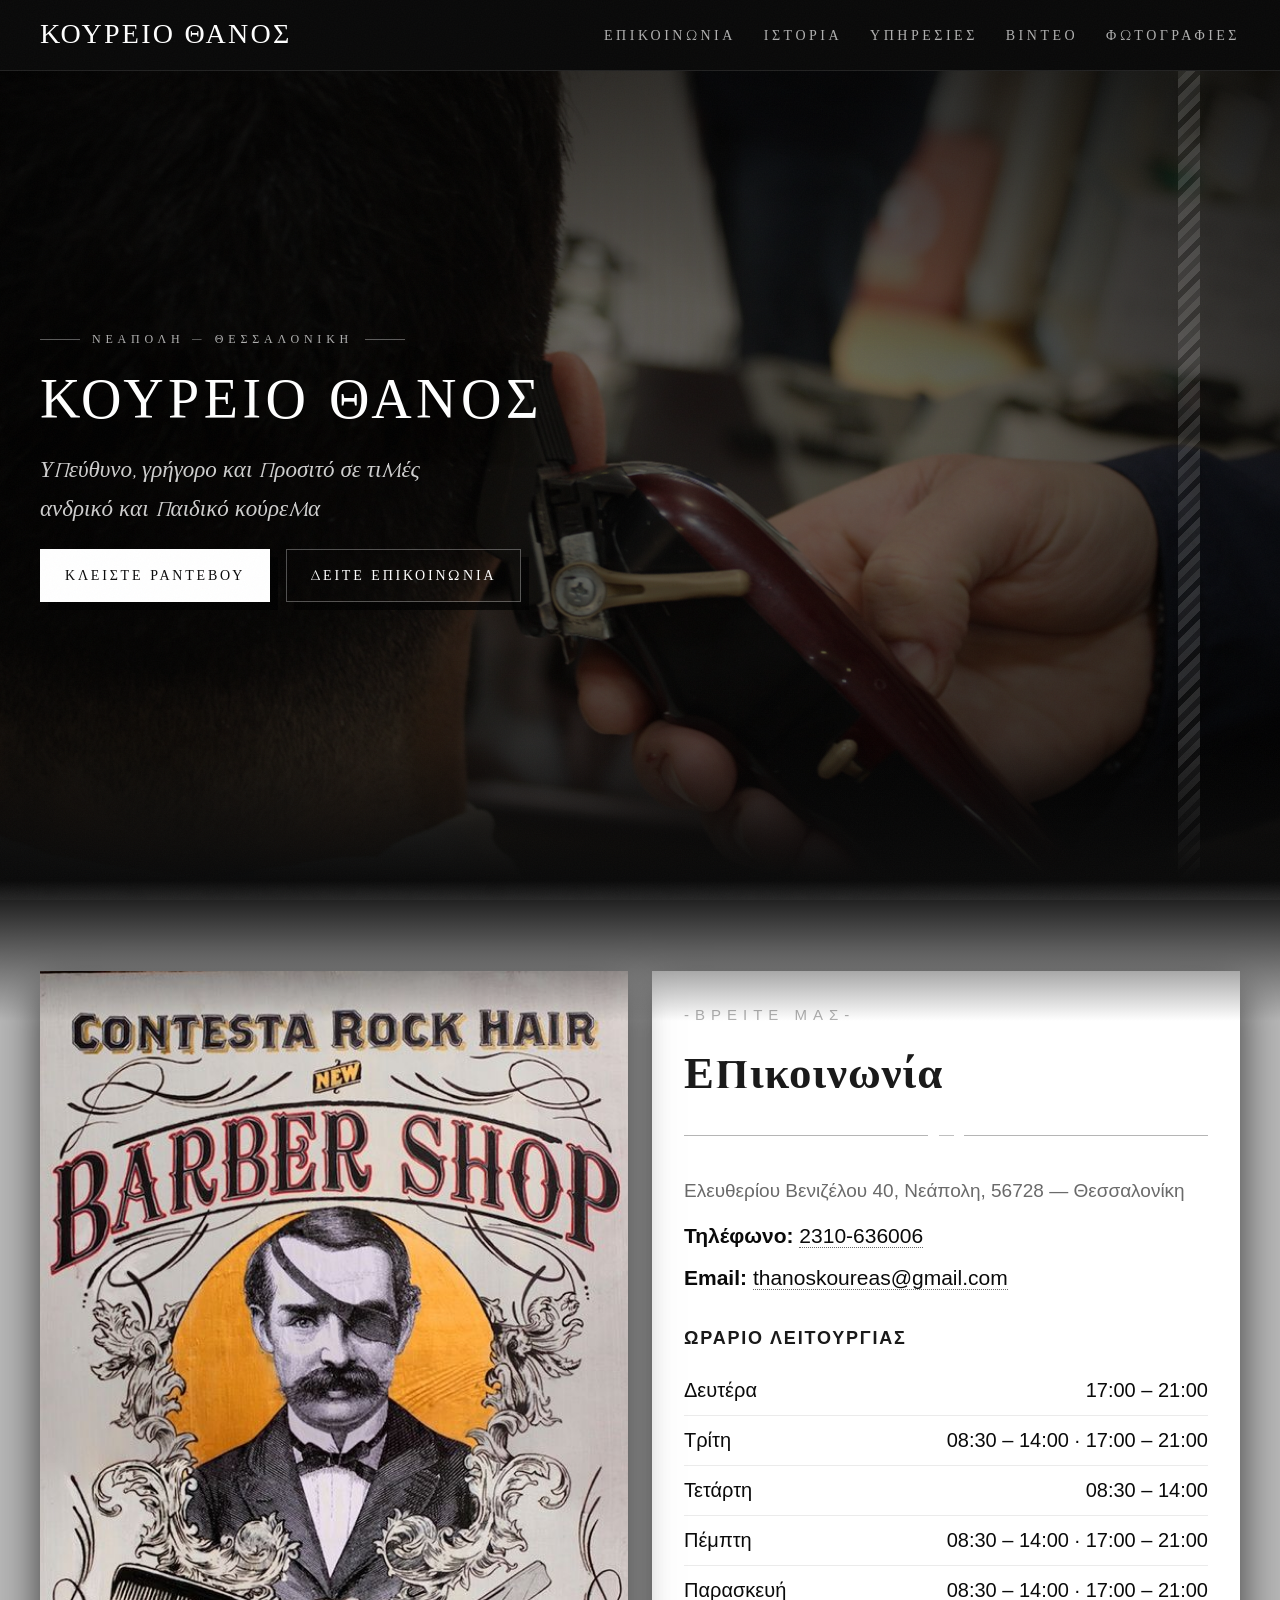
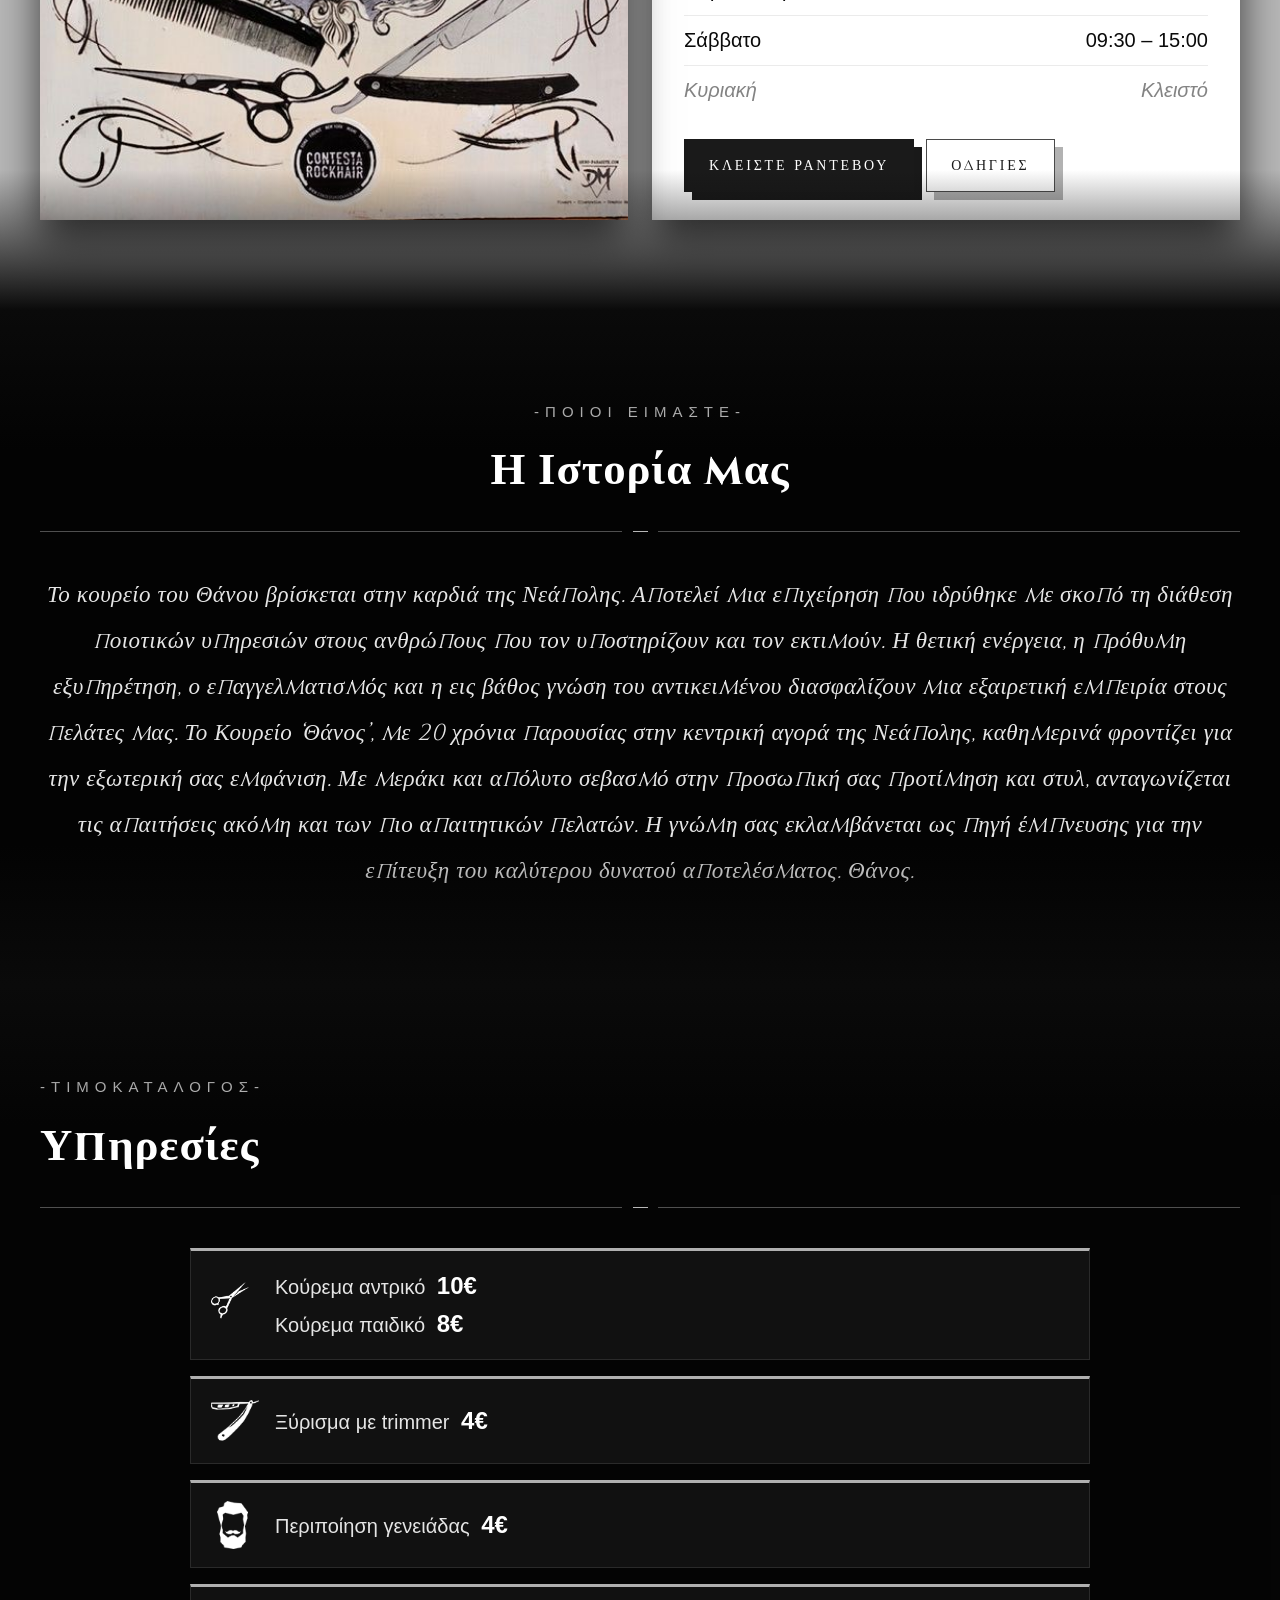
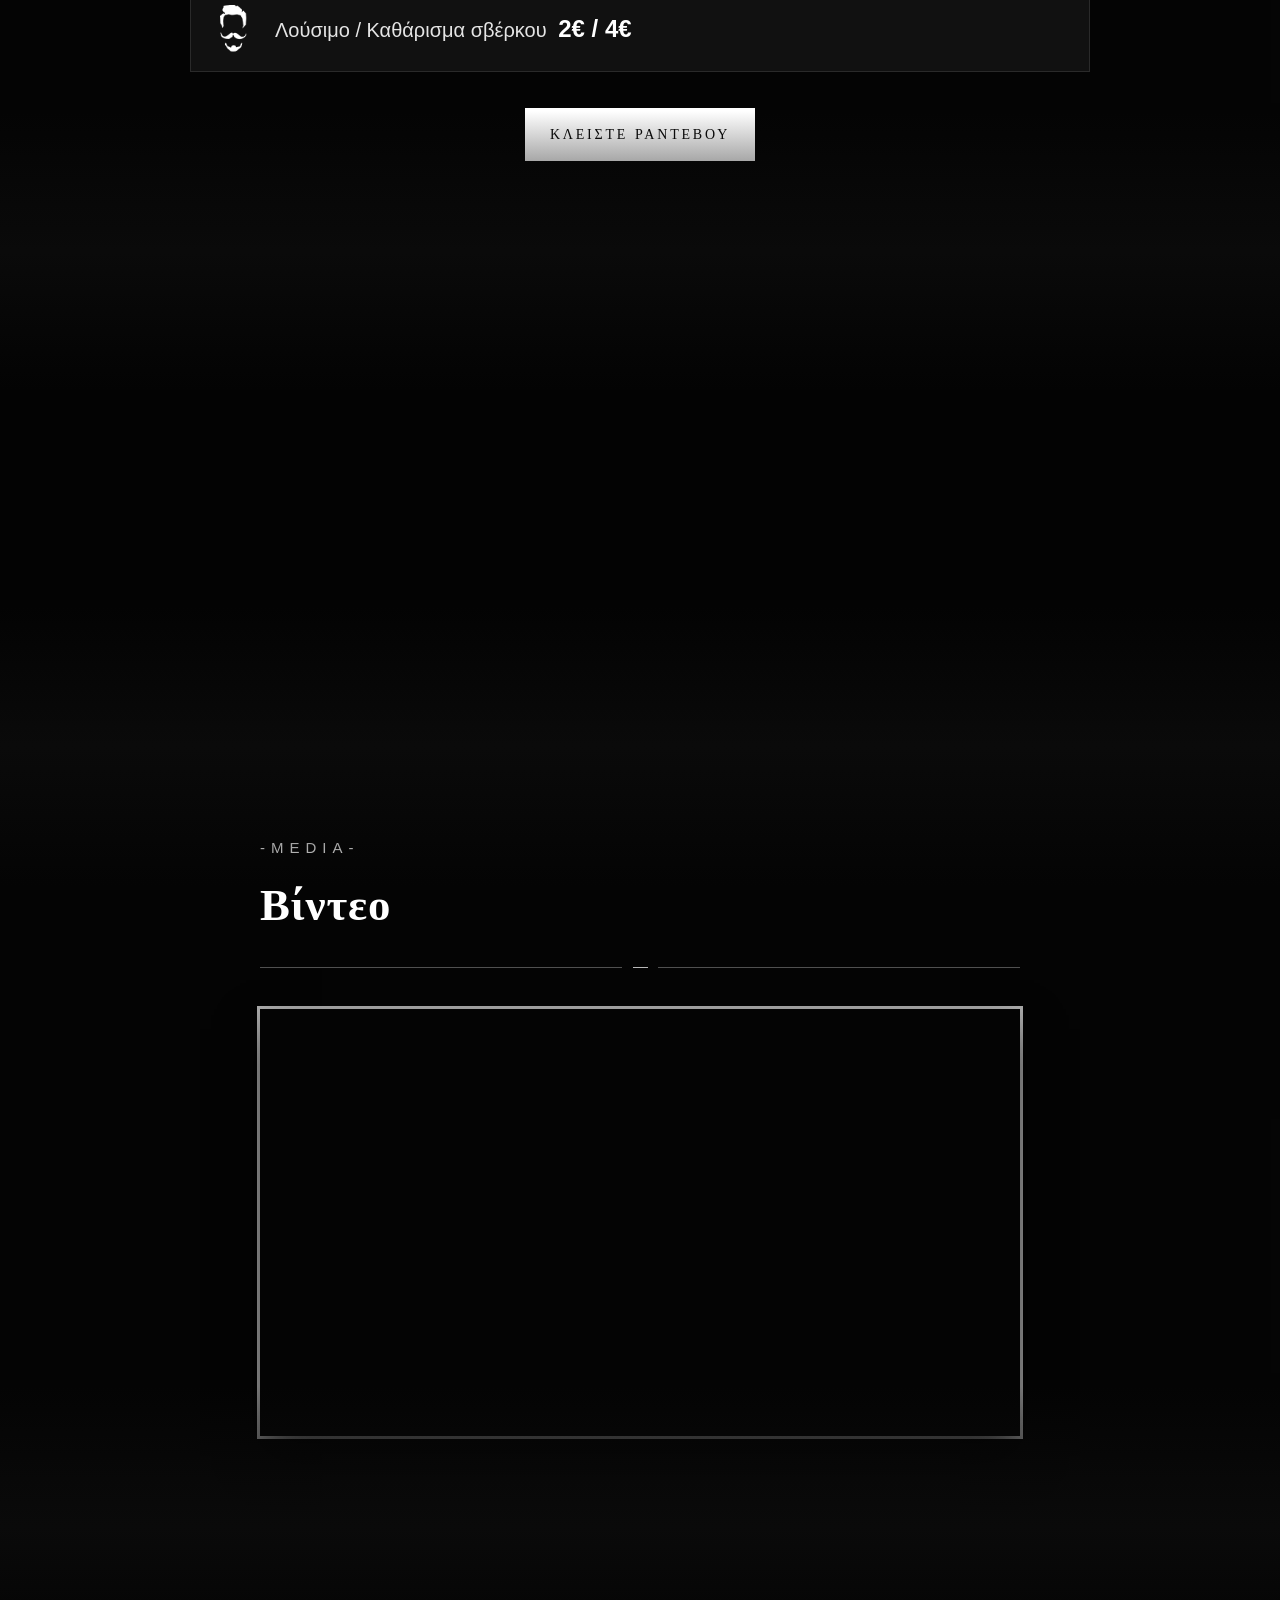
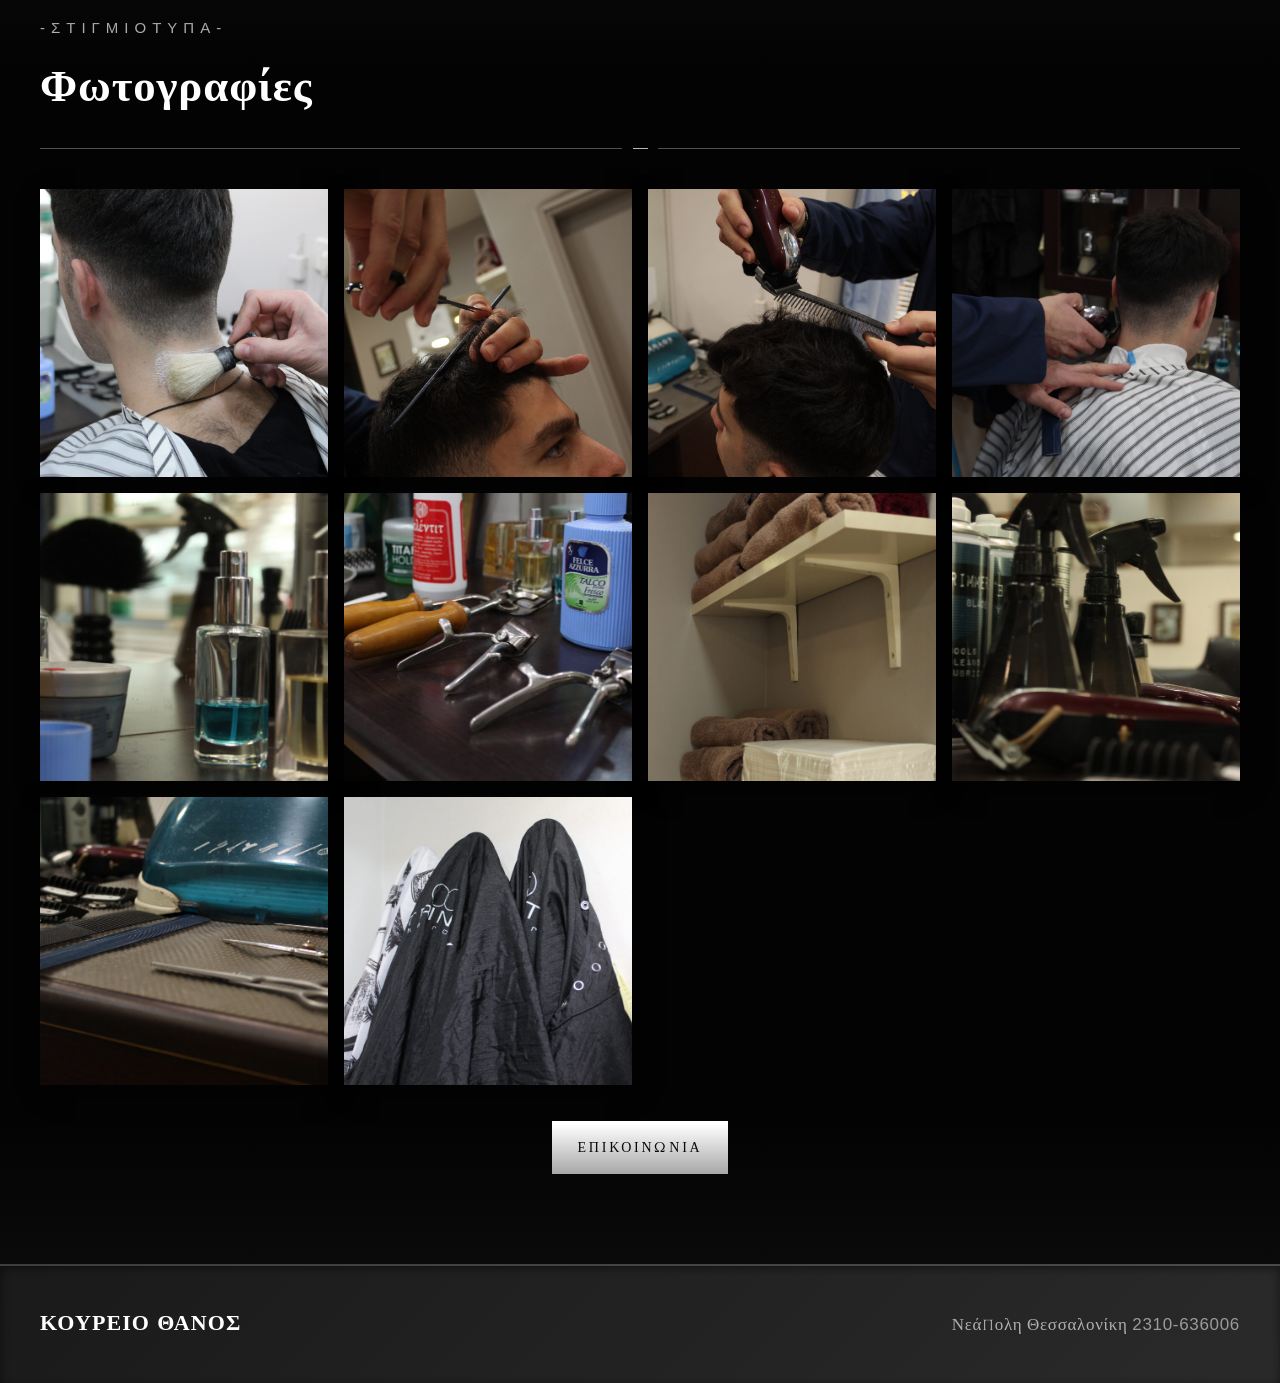
==== commit b601e8f0: "Add files via upload" ====
--- a/index.html
+++ b/index.html
@@ -10,14 +10,13 @@
   <meta property="og:type" content="website" />
   <link rel="preconnect" href="https://fonts.googleapis.com" />
   <link rel="preconnect" href="https://fonts.gstatic.com" crossorigin />
-  <!-- More masculine display font for brand: Oswald + Cinzel + Cormorant Garamond -->
   <link href="https://fonts.googleapis.com/css2?family=Oswald:wght@500;700&family=Cinzel:wght@400;600;700&family=Cormorant+Garamond:ital,wght@0,300;0,400;0,500;0,600;1,300;1,400&display=swap" rel="stylesheet" />
   <link rel="stylesheet" href="styles.css" />
 </head>
 <body>
   <div class="grain-overlay" aria-hidden="true"></div>
 
-  <!-- TOPBAR (refined, monochrome) -->
+  <!-- TOPBAR -->
   <header class="topbar">
     <div class="container topbar-inner">
       <a class="brand" href="#top">
@@ -25,9 +24,7 @@
       </a>
       <input type="checkbox" id="menu-toggle" class="menu-toggle" />
       <label for="menu-toggle" class="hamburger" aria-label="Toggle menu">
-        <span></span>
-        <span></span>
-        <span></span>
+        <span></span><span></span><span></span>
       </label>
       <nav class="nav">
         <a href="#contact">Επικοινωνία</a>
@@ -39,7 +36,7 @@
     </div>
   </header>
 
-  <!-- HERO (strong black & white) -->
+  <!-- HERO -->
   <section id="top" class="hero" style="--bg:url('assets/img/IMG_0144-2-scaled.jpg');">
     <div class="hero-overlay"></div>
     <div class="hero-vignette"></div>
@@ -57,23 +54,21 @@
       </p>
       <div class="ornament-char" aria-hidden="true"></div>
       <div class="hero-actions">
-        <a class="btn primary"
-           href="https://supersaas.com/schedule/Koureio_Thanos/Koureio_Thanos/%CE%9A%CE%BF%CF%8D%CF%81%CE%B5%CE%BC%CE%B1?view=week"
-           target="_blank" rel="noopener">Κλείστε ραντεβού</a>
+        <a class="btn primary" href="https://supersaas.com/schedule/Koureio_Thanos/Koureio_Thanos/%CE%9A%CE%BF%CF%8D%CF%81%CE%B5%CE%BC%CE%B1?view=week" target="_blank" rel="noopener">Κλείστε ραντεβού</a>
         <a class="btn ghost" href="#contact">Δείτε επικοινωνία</a>
       </div>
     </div>
     <div class="fade-bottom"></div>
   </section>
 
-  <!-- CONTACT (black/white card) -->
+  <!-- CONTACT -->
   <section id="contact" class="section cover" style="--bg:url('assets/img/img2.jpg');">
     <div class="cover-overlay light-tint"></div>
     <div class="fade-top"></div>
     <div class="container grid-2">
-      <div class="card media-card">
+      <a href="#lb-contact" class="card media-card photo-wrap">
         <img src="assets/img/12-1.jpg" alt="Κουρείο Θάνος" loading="lazy" />
-      </div>
+      </a>
       <div class="card contact-card">
         <div class="sec-badge">-Βρείτε μας-</div>
         <h2 class="sec-heading">Επικοινωνία</h2>
@@ -92,23 +87,19 @@
           <li class="closed"><span>Κυριακή</span><span>Κλειστό</span></li>
         </ul>
         <div class="contact-actions">
-          <a class="btn primary dark"
-             href="https://supersaas.com/schedule/Koureio_Thanos/Koureio_Thanos/%CE%9A%CE%BF%CF%8D%CF%81%CE%B5%CE%BC%CE%B1?view=week"
-             target="_blank" rel="noopener">Κλείστε ραντεβού</a>
-          <a class="btn outline-dark"
-             href="https://www.google.com/maps/place/KOYREIO+THANOS/@40.6500197,22.9371559,19z/data=!4m6!3m5!1s0x14a839bbdaff90d7:0x9990ee9ba8b03ca3!8m2!3d40.6501123!4d22.9377245!16s%2Fg%2F11dymr13nl?entry=ttu"
-             target="_blank" rel="noopener">Οδηγίες</a>
-        </div>
-      </div>
-    </div>
-    <div class="fade-bottom"></div>
-  </section>
-
-  <!-- STORY (monochrome, powerful) – WIDER now (narrow class removed) -->
+          <a class="btn primary dark" href="https://supersaas.com/schedule/Koureio_Thanos/Koureio_Thanos/%CE%9A%CE%BF%CF%8D%CF%81%CE%B5%CE%BC%CE%B1?view=week" target="_blank" rel="noopener">Κλείστε ραντεβού</a>
+          <a class="btn outline-dark" href="https://www.google.com/maps/place/KOYREIO+THANOS/@40.6500197,22.9371559,19z/data=!4m6!3m5!1s0x14a839bbdaff90d7:0x9990ee9ba8b03ca3!8m2!3d40.6501123!4d22.9377245!16s%2Fg%2F11dymr13nl?entry=ttu" target="_blank" rel="noopener">Οδηγίες</a>
+        </div>
+      </div>
+    </div>
+    <div class="fade-bottom"></div>
+  </section>
+
+  <!-- STORY -->
   <section id="story" class="section cover" style="--bg:url('assets/img/IMG_0214-1-scaled.jpg');">
     <div class="cover-overlay dark"></div>
     <div class="fade-top"></div>
-    <div class="container center-text">   <!-- removed "narrow" class -->
+    <div class="container center-text">
       <div class="sec-badge light">-Ποιοί είμαστε-</div>
       <h2 class="sec-heading light">Η Ιστορία μας</h2>
       <div class="orn-rule light"><span></span><span class="orn-dia">⸻</span><span></span></div>
@@ -135,21 +126,18 @@
             <p>Κούρεμα παιδικό <strong>8€</strong></p>
           </div>
         </div>
-
         <div class="service">
           <img src="assets/img/icon-02-free-img-1.png" alt="" loading="lazy" />
           <div>
             <p>Ξύρισμα με trimmer <strong>4€</strong></p>
           </div>
         </div>
-
         <div class="service">
           <img src="assets/img/icon-03-free-img-1.png" alt="" loading="lazy" />
           <div>
             <p>Περιποίηση γενειάδας <strong>4€</strong></p>
           </div>
         </div>
-
         <div class="service">
           <img src="assets/img/icon-04-free-img.png" alt="" loading="lazy" />
           <div>
@@ -158,15 +146,13 @@
         </div>
       </div>
       <div class="center-btn">
-        <a class="btn primary"
-           href="https://supersaas.com/schedule/Koureio_Thanos/Koureio_Thanos/%CE%9A%CE%BF%CF%8D%CF%81%CE%B5%CE%BC%CE%B1?view=week"
-           target="_blank" rel="noopener">Κλείστε ραντεβού</a>
-      </div>
-    </div>
-    <div class="fade-bottom"></div>
-  </section>
-
-  <!-- FEATURE PHOTO (fixed background for transition) -->
+        <a class="btn primary" href="https://supersaas.com/schedule/Koureio_Thanos/Koureio_Thanos/%CE%9A%CE%BF%CF%8D%CF%81%CE%B5%CE%BC%CE%B1?view=week" target="_blank" rel="noopener">Κλείστε ραντεβού</a>
+      </div>
+    </div>
+    <div class="fade-bottom"></div>
+  </section>
+
+  <!-- FEATURE PHOTO -->
   <section class="feature-photo" style="--bg:url('assets/img/IMG_20180508_204134-scaled.jpg');">
     <div class="cover-overlay dark"></div>
     <div class="fade-top"></div>
@@ -182,18 +168,13 @@
       <h2 class="sec-heading light">Βίντεο</h2>
       <div class="orn-rule light"><span></span><span class="orn-dia">⸻</span><span></span></div>
       <div class="video-wrap">
-        <iframe
-          src="https://www.youtube.com/embed/GBwCfBw--6I"
-          title="Κουρείο Θάνος"
-          frameborder="0"
-          allow="accelerometer; autoplay; clipboard-write; encrypted-media; gyroscope; picture-in-picture; web-share"
-          allowfullscreen loading="lazy"></iframe>
-      </div>
-    </div>
-    <div class="fade-bottom"></div>
-  </section>
-
-  <!-- GALLERY (new dynamic collage) -->
+        <iframe src="https://www.youtube.com/embed/GBwCfBw--6I" title="Κουρείο Θάνος" frameborder="0" allow="accelerometer; autoplay; clipboard-write; encrypted-media; gyroscope; picture-in-picture; web-share" allowfullscreen loading="lazy"></iframe>
+      </div>
+    </div>
+    <div class="fade-bottom"></div>
+  </section>
+
+  <!-- GALLERY -->
   <section id="gallery" class="section cover" style="--bg:url('assets/img/IMG_0137-scaled.jpg');">
     <div class="cover-overlay dark"></div>
     <div class="fade-top"></div>
@@ -201,21 +182,18 @@
       <div class="sec-badge light">-Στιγμιότυπα-</div>
       <h2 class="sec-heading light">Φωτογραφίες</h2>
       <div class="orn-rule light"><span></span><span class="orn-dia">⸻</span><span></span></div>
-
-      <!-- improved collage grid with varying spans (full colour, no desaturation) -->
       <div class="collage-grid">
-        <div class="photo-wrap grid-item--wide"><img src="assets/img/IMG_0187-3-scaled.jpg" alt="" loading="lazy" /></div>
-        <div class="photo-wrap grid-item--tall"><img src="assets/img/IMG_0147-2-scaled.jpg" alt="" loading="lazy" /></div>
-        <div class="photo-wrap grid-item--large"><img src="assets/img/IMG_0149-2-scaled.jpg" alt="" loading="lazy" /></div>
-        <div class="photo-wrap"><img src="assets/img/IMG_0181-3-scaled.jpg" alt="" loading="lazy" /></div>
-        <div class="photo-wrap grid-item--wide"><img src="assets/img/IMG_0141-1-1024x683.jpg" alt="" loading="lazy" /></div>
-        <div class="photo-wrap grid-item--tall"><img src="assets/img/IMG_0170-1024x683.jpg" alt="" loading="lazy" /></div>
-        <div class="photo-wrap"><img src="assets/img/IMG_0198-1-683x1024.jpg" alt="" loading="lazy" /></div>
-        <div class="photo-wrap grid-item--wide"><img src="assets/img/IMG_0211-2-1024x683.jpg" alt="" loading="lazy" /></div>
-        <div class="photo-wrap"><img src="assets/img/IMG_0155-2-1024x683.jpg" alt="" loading="lazy" /></div>
-        <div class="photo-wrap grid-item--tall"><img src="assets/img/IMG_0174-1024x683.jpg" alt="" loading="lazy" /></div>
-      </div>
-
+        <a href="#lb-1" class="photo-wrap"><img src="assets/img/IMG_0187-3-scaled.jpg" alt="" loading="lazy" /></a>
+        <a href="#lb-2" class="photo-wrap"><img src="assets/img/IMG_0147-2-scaled.jpg" alt="" loading="lazy" /></a>
+        <a href="#lb-3" class="photo-wrap"><img src="assets/img/IMG_0149-2-scaled.jpg" alt="" loading="lazy" /></a>
+        <a href="#lb-4" class="photo-wrap"><img src="assets/img/IMG_0181-3-scaled.jpg" alt="" loading="lazy" /></a>
+        <a href="#lb-5" class="photo-wrap"><img src="assets/img/IMG_0141-1-1024x683.jpg" alt="" loading="lazy" /></a>
+        <a href="#lb-6" class="photo-wrap"><img src="assets/img/IMG_0170-1024x683.jpg" alt="" loading="lazy" /></a>
+        <a href="#lb-7" class="photo-wrap"><img src="assets/img/IMG_0198-1-683x1024.jpg" alt="" loading="lazy" /></a>
+        <a href="#lb-8" class="photo-wrap"><img src="assets/img/IMG_0211-2-1024x683.jpg" alt="" loading="lazy" /></a>
+        <a href="#lb-9" class="photo-wrap"><img src="assets/img/IMG_0155-2-1024x683.jpg" alt="" loading="lazy" /></a>
+        <a href="#lb-10" class="photo-wrap"><img src="assets/img/IMG_0174-1024x683.jpg" alt="" loading="lazy" /></a>
+      </div>
       <div class="center-btn">
         <a class="btn primary" href="#contact">Επικοινωνία</a>
       </div>
@@ -223,7 +201,7 @@
     <div class="fade-bottom"></div>
   </section>
 
-  <!-- FOOTER (decorative lines removed) -->
+  <!-- FOOTER -->
   <footer class="footer">
     <div class="container footer-inner">
       <div class="footer-brand">Κουρείο Θάνος</div>
@@ -233,5 +211,17 @@
       </div>
     </div>
   </footer>
+
+  <!-- LIGHTBOX (updated structure) -->
+  <div id="lightbox-overlay" class="lightbox-overlay" aria-hidden="true"></div>
+  <div id="lightbox-container" class="lightbox">
+    <button class="lightbox-close" aria-label="Κλείσιμο">×</button>
+    <div class="lightbox-content">
+      <img id="lightbox-img" src="" alt="" />
+      <span id="lightbox-label" class="lightbox-label"></span>
+    </div>
+  </div>
+
+  <script src="script.js" defer></script>
 </body>
 </html>
--- a/styles.css
+++ b/styles.css
@@ -2,25 +2,21 @@
    ΚΟΥΡΕΙΟ ΘΑΝΟΣ — Monochrome Masculine Refinement
    ══════════════════════════════════════════ */
 
-/* ─── Variables (black, white, grey only) ─── */
 :root {
-  --black:        #0a0a0a;
-  --charcoal:     #1a1a1a;
-  --dark:         #2a2a2a;
-  --mid:          #4a4a4a;
-  --grey:         #6a6a6a;
-  --silver:       #b0b0b0;
-  --light:        #e5e5e5;
-  --cream:        #f0f0f0;
-  --white:        #ffffff;
-
-  --shadow-btn:   8px 8px 0 rgba(0,0,0,0.9);
-  --shadow-card:  0 20px 40px rgba(0,0,0,0.7);
-  --radius:       2px;
-  --max:          1200px;
-}
-
-/* ─── Reset & Base ─── */
+  --black: #0a0a0a;
+  --charcoal: #1a1a1a;
+  --dark: #2a2a2a;
+  --mid: #4a4a4a;
+  --grey: #6a6a6a;
+  --silver: #b0b0b0;
+  --light: #e5e5e5;
+  --white: #ffffff;
+  --shadow-card: 0 20px 40px rgba(0,0,0,0.7);
+  --max: 1200px;
+  --font-display: 'Cinzel', serif;
+  --font-body: Arial, Helvetica, sans-serif;
+}
+
 *, *::before, *::after { box-sizing: border-box; }
 html { scroll-behavior: smooth; }
 
@@ -28,7 +24,7 @@
   margin: 0;
   background: var(--black);
   color: var(--white);
-  font-family: 'Cinzel', serif;
+  font-family: var(--font-display);
   font-size: 20px;
   line-height: 1.65;
   -webkit-font-smoothing: antialiased;
@@ -37,7 +33,7 @@
 a { color: inherit; text-decoration: none; }
 img { display: block; max-width: 100%; }
 
-/* ─── Grain Texture Overlay ─── */
+/* Grain Texture */
 .grain-overlay {
   position: fixed;
   inset: 0;
@@ -47,7 +43,7 @@
   opacity: 0.03;
 }
 
-/* ─── Container ─── */
+/* Container */
 .container {
   width: min(var(--max), calc(100% - 48px));
   margin: 0 auto;
@@ -55,31 +51,26 @@
 .narrow { max-width: 760px; }
 .center-text { text-align: center; }
 
-/* ─── Section Fade Transitions ─── */
-.fade-top,
-.fade-bottom {
+/* Section Fades */
+.fade-top, .fade-bottom {
   position: absolute;
   left: 0; right: 0;
   height: 140px;
   pointer-events: none;
   z-index: 3;
 }
-.fade-top    { top: 0;    background: linear-gradient(to bottom, var(--black) 0%, transparent 100%); }
-.fade-bottom { bottom: 0; background: linear-gradient(to top,    var(--black) 0%, transparent 100%); }
-
-/* ─── Cover Overlays (monochrome) ─── */
-.cover-overlay {
-  position: absolute;
-  inset: 0;
-  z-index: 1;
-}
-.cover-overlay.dark      { background: rgba(0,0,0,0.7); }
+.fade-top { top: 0; background: linear-gradient(to bottom, var(--black) 0%, transparent 100%); }
+.fade-bottom { bottom: 0; background: linear-gradient(to top, var(--black) 0%, transparent 100%); }
+
+/* Cover Overlays */
+.cover-overlay { position: absolute; inset: 0; z-index: 1; }
+.cover-overlay.dark { background: rgba(0,0,0,0.7); }
 .cover-overlay.dark-soft { background: rgba(0,0,0,0.55); }
-.cover-overlay.light-tint{ background: rgba(240,240,240,0.75); }
-
-/* ─── Decorative Elements ─── */
+.cover-overlay.light-tint { background: rgba(240,240,240,0.75); }
+
+/* Decorative */
 .sec-badge {
-  font-family: Arial, Helvetica, sans-serif;
+  font-family: var(--font-body);
   font-size: 15px;
   letter-spacing: 0.4em;
   text-transform: uppercase;
@@ -89,7 +80,7 @@
 .sec-badge.light { color: var(--light); }
 
 .sec-heading {
-  font-family: 'Cinzel', serif;
+  font-family: var(--font-display);
   font-size: clamp(32px, 3.5vw, 48px);
   font-weight: 700;
   color: var(--charcoal);
@@ -127,7 +118,7 @@
   letter-spacing: 0.2em;
 }
 
-/* ─── TOPBAR ─── */
+/* Topbar */
 .topbar {
   position: sticky;
   top: 0;
@@ -137,19 +128,9 @@
   -webkit-backdrop-filter: blur(10px);
   border-bottom: 1px solid rgba(255,255,255,0.1);
 }
-.topbar {
-  position: sticky;
-  top: 0;
-  z-index: 50;
-  background: rgba(10,10,10,0.95);
-  backdrop-filter: blur(10px);
-  -webkit-backdrop-filter: blur(10px);
-  border-bottom: 1px solid rgba(255,255,255,0.1);
-}
 
 .topbar-inner {
   display: flex;
-  flex-direction: row;
   align-items: center;
   justify-content: space-between;
   gap: 12px;
@@ -157,34 +138,20 @@
   position: relative;
 }
 
-.brand {
-  display: flex;
-  flex-direction: row;
-  line-height: 1;
-  text-decoration: none;
-  align-items: center;
-  flex-shrink: 0;
-  transition: opacity 0.2s ease;
-}
-
-.brand:focus-visible {
-  outline: 2px solid var(--silver);
-  outline-offset: 4px;
-}
+.brand { display: flex; align-items: center; flex-shrink: 0; }
+.brand:focus-visible { outline: 2px solid var(--silver); outline-offset: 4px; }
 
 .brand-text {
-  font-family: 'Cinzel', serif;
+  font-family: var(--font-display);
   font-size: clamp(20px, 2.5vw, 28px);
   font-weight: 400;
   letter-spacing: 0.08em;
+  text-transform: uppercase;
   color: var(--white);
-  text-transform: uppercase;
-}
-
-/* Hamburger Menu */
-.menu-toggle {
-  display: none;
-}
+}
+
+/* Hamburger */
+.menu-toggle { display: none; }
 
 .hamburger {
   display: none;
@@ -195,7 +162,6 @@
   cursor: pointer;
   padding: 8px 4px;
   z-index: 51;
-  transition: all 0.3s ease;
   width: 30px;
   height: 24px;
   justify-content: center;
@@ -203,10 +169,7 @@
   position: relative;
 }
 
-.hamburger:focus-visible {
-  outline: 2px solid var(--silver);
-  outline-offset: 4px;
-}
+.hamburger:focus-visible { outline: 2px solid var(--silver); outline-offset: 4px; }
 
 .hamburger span {
   width: 26px;
@@ -214,98 +177,49 @@
   background: var(--white);
   transition: all 0.35s cubic-bezier(0.25, 0.46, 0.45, 0.94);
   border-radius: 2px;
-  display: block;
   position: absolute;
   left: 50%;
   transform: translateX(-50%);
 }
 
-.hamburger span:nth-child(1) {
-  top: 2px;
-}
-
-.hamburger span:nth-child(2) {
-  top: 50%;
-  transform: translateX(-50%) translateY(-50%);
-}
-
-.hamburger span:nth-child(3) {
-  bottom: 2px;
-}
-
-#menu-toggle:checked ~ .hamburger span:nth-child(1) {
+.hamburger span:nth-child(1) { top: 2px; }
+.hamburger span:nth-child(2) { top: 50%; transform: translateX(-50%) translateY(-50%); }
+.hamburger span:nth-child(3) { bottom: 2px; }
+
+#menu-toggle:checked ~ .hamburger span:nth-child(1),
+#menu-toggle:checked ~ .hamburger span:nth-child(2),
+#menu-toggle:checked ~ .hamburger span:nth-child(3) {
   transform: translateX(-50%) scaleX(1.2) scaleY(1.5);
   background: var(--silver);
   top: 50%;
 }
 
-#menu-toggle:checked ~ .hamburger span:nth-child(2) {
-  transform: translateX(-50%) translateY(-50%) scaleX(1.2) scaleY(1.5);
-  background: var(--silver);
-}
-
-#menu-toggle:checked ~ .hamburger span:nth-child(3) {
-  transform: translateX(-50%) scaleX(1.2) scaleY(1.5);
-  background: var(--silver);
-  bottom: auto;
-  top: 50%;
-}
-
 .nav {
   display: flex;
-  flex-direction: row;
   gap: 28px;
-  width: auto;
   list-style: none;
   margin: 0;
   padding: 0;
 }
 
 .nav a {
-  font-family: 'Cinzel', serif;
+  font-family: var(--font-display);
   font-size: 14px;
   letter-spacing: 0.25em;
   text-transform: uppercase;
   color: var(--silver);
   transition: color 0.2s, text-decoration 0.2s;
-  text-decoration: none;
   padding: 4px 0;
 }
 
-.nav a:hover {
-  color: var(--white);
-  text-decoration: underline;
-  text-underline-offset: 6px;
-  text-decoration-thickness: 1px;
-}
-
-.nav a:focus-visible {
-  outline: 2px solid var(--silver);
-  outline-offset: 4px;
-  border-radius: 2px;
-}
-
+.nav a:hover { color: var(--white); text-decoration: underline; text-underline-offset: 6px; }
+.nav a:focus-visible { outline: 2px solid var(--silver); outline-offset: 4px; border-radius: 2px; }
+
+/* Mobile Nav */
 @media (max-width: 959px) {
-  .topbar-inner {
-    flex-direction: row;
-    align-items: center;
-    justify-content: flex-start;
-    position: relative;
-    min-height: 56px;
-  }
-  
-  .brand {
-    flex: 1;
-  }
-  
-  .hamburger {
-    display: flex;
-    position: absolute;
-    right: 0;
-    top: 50%;
-    transform: translateY(-50%);
-  }
-  
+  .topbar-inner { min-height: 56px; }
+  .brand { flex: 1; }
+  .hamburger { display: flex; position: absolute; right: 0; top: 50%; transform: translateY(-50%); }
   .nav {
     flex-direction: column;
     gap: 0;
@@ -313,86 +227,34 @@
     position: fixed;
     top: 56px;
     right: 0;
-    left: auto;
     background: rgba(26, 26, 26, 0.98);
     backdrop-filter: blur(10px);
     -webkit-backdrop-filter: blur(10px);
     border-left: 1px solid rgba(255,255,255,0.1);
-    border-top: none;
     max-height: 0;
     overflow: hidden;
     opacity: 0;
     transition: all 0.35s cubic-bezier(0.25, 0.46, 0.45, 0.94);
-    transform-origin: top;
   }
-  
-  #menu-toggle:checked ~ .nav {
-    max-height: 280px;
-    opacity: 1;
-  }
-  
-  .nav a {
-    font-size: 14px;
-    padding: 14px 24px;
-    border-bottom: 1px solid rgba(255,255,255,0.05);
-    color: var(--light);
-  }
-  
-  .nav a:last-child {
-    border-bottom: none;
-  }
-  
-  .nav a:hover {
-    background: rgba(255,255,255,0.08);
-  }
+  #menu-toggle:checked ~ .nav { max-height: 280px; opacity: 1; }
+  .nav a { font-size: 14px; padding: 14px 24px; border-bottom: 1px solid rgba(255,255,255,0.05); color: var(--light); }
+  .nav a:last-child { border-bottom: none; }
+  .nav a:hover { background: rgba(255,255,255,0.08); }
 }
 
 @media (min-width: 960px) {
-  .topbar-inner {
-    flex-direction: row;
-    align-items: center;
-    justify-content: space-between;
-    min-height: auto;
-  }
-  
-  .hamburger {
-    display: none !important;
-  }
-  
-  .nav {
-    flex-direction: row;
-    gap: 28px;
-    width: auto;
-    position: static;
-    background: none;
-    border: none;
-    max-height: none;
-    opacity: 1;
-    transform: none;
-  }
-  
-  .nav a {
-    font-size: 14px;
-    padding: 4px 0;
-    border: none;
-    background: none;
-  }
-  
-  .nav a:hover {
-    background: none;
-  }
-}
-
-.btn-cta {
-  display: none;
-}
-
-/* ─── BUTTONS ─── */
+  .hamburger { display: none !important; }
+  .nav { flex-direction: row; gap: 28px; position: static; background: none; border: none; max-height: none; opacity: 1; }
+  .nav a { font-size: 14px; padding: 4px 0; border: none; background: none; }
+  .nav a:hover { background: none; }
+}
+
+/* Buttons */
 .btn {
   display: inline-flex;
   align-items: center;
   justify-content: center;
-  font-family: 'Cinzel', serif;
+  font-family: var(--font-display);
   font-size: 14px;
   font-weight: 500;
   letter-spacing: 0.2em;
@@ -407,89 +269,27 @@
   box-shadow: 8px 8px 0 rgba(0,0,0,0.8);
   transition: transform 0.18s cubic-bezier(0.2, 0.9, 0.3, 1.2), box-shadow 0.18s ease, background 0.2s ease;
 }
-.btn:hover {
-  transform: translate(5px, 5px);
-  box-shadow: 3px 3px 0 rgba(0,0,0,0.8);
-  background: rgba(255,255,255,0.1);
-}
-.btn:active {
-  transform: translate(8px, 8px);
-  box-shadow: 0 0 0 rgba(0,0,0,0.8);
-}
-
-.btn.primary {
-  background: var(--white);
-  color: var(--black);
-  border-color: transparent;
-  box-shadow: 8px 8px 0 rgba(0,0,0,0.9);
-}
-.btn.primary:hover {
-  transform: translate(5px, 5px);
-  box-shadow: 3px 3px 0 rgba(0,0,0,0.9);
-  background: #f5f5f5;
-}
-.btn.primary:active {
-  transform: translate(8px, 8px);
-  box-shadow: 0 0 0 rgba(0,0,0,0.9);
-}
-
-.btn.ghost {
-  background: transparent;
-  border-color: rgba(255,255,255,0.3);
-  box-shadow: 8px 8px 0 rgba(0,0,0,0.7);
-}
-/* Make "Δείτε επικοινωνία" match primary style with animation */
-.hero-actions .btn.ghost {
-  background: transparent;
-  border-color: rgba(255,255,255,0.3);
-  box-shadow: 8px 8px 0 rgba(0,0,0,0.7);
-  color: var(--white);
-  transition: transform 0.18s cubic-bezier(0.2, 0.9, 0.3, 1.2), box-shadow 0.18s ease, background 0.2s ease;
-}
-.hero-actions .btn.ghost:hover {
-  transform: translate(5px, 5px);
-  box-shadow: 3px 3px 0 rgba(0,0,0,0.7);
-  background: rgba(255,255,255,0.1);
-  color: var(--white);
-  border-color: rgba(255,255,255,0.4);
-}
-.hero-actions .btn.ghost:active {
-  transform: translate(8px, 8px);
-  box-shadow: 0 0 0 rgba(0,0,0,0.7);
-  background: rgba(255,255,255,0.15);
-}
-
-.btn.primary.dark {
-  background: var(--charcoal);
-  color: var(--white);
-  border-color: transparent;
-  box-shadow: 8px 8px 0 rgba(0,0,0,0.9);
-}
-.btn.primary.dark:hover {
-  transform: translate(5px, 5px);
-  box-shadow: 3px 3px 0 rgba(0,0,0,0.9);
-}
-.btn.primary.dark:active {
-  transform: translate(8px, 8px);
-  box-shadow: 0 0 0 rgba(0,0,0,0.9);
-}
-
-.btn.outline-dark {
-  background: transparent;
-  border: 1px solid var(--mid);
-  color: var(--charcoal);
-  box-shadow: 8px 8px 0 rgba(0,0,0,0.3);
-}
-.btn.outline-dark:hover {
-  transform: translate(5px, 5px);
-  box-shadow: 3px 3px 0 rgba(0,0,0,0.3);
-}
-.btn.outline-dark:active {
-  transform: translate(8px, 8px);
-  box-shadow: 0 0 0 rgba(0,0,0,0.3);
-}
-
-/* ─── HERO ─── */
+.btn:hover { transform: translate(5px, 5px); box-shadow: 3px 3px 0 rgba(0,0,0,0.8); background: rgba(255,255,255,0.1); }
+.btn:active { transform: translate(8px, 8px); box-shadow: 0 0 0 rgba(0,0,0,0.8); }
+
+.btn.primary { background: var(--white); color: var(--black); border-color: transparent; box-shadow: 8px 8px 0 rgba(0,0,0,0.9); }
+.btn.primary:hover { transform: translate(5px, 5px); box-shadow: 3px 3px 0 rgba(0,0,0,0.9); background: #f5f5f5; }
+.btn.primary:active { transform: translate(8px, 8px); box-shadow: 0 0 0 rgba(0,0,0,0.9); }
+
+.btn.ghost { background: transparent; border-color: rgba(255,255,255,0.3); box-shadow: 8px 8px 0 rgba(0,0,0,0.7); }
+.hero-actions .btn.ghost { color: var(--white); }
+.hero-actions .btn.ghost:hover { transform: translate(5px, 5px); box-shadow: 3px 3px 0 rgba(0,0,0,0.7); background: rgba(255,255,255,0.1); border-color: rgba(255,255,255,0.4); }
+.hero-actions .btn.ghost:active { transform: translate(8px, 8px); box-shadow: 0 0 0 rgba(0,0,0,0.7); background: rgba(255,255,255,0.15); }
+
+.btn.primary.dark { background: var(--charcoal); color: var(--white); border-color: transparent; box-shadow: 8px 8px 0 rgba(0,0,0,0.9); }
+.btn.primary.dark:hover { transform: translate(5px, 5px); box-shadow: 3px 3px 0 rgba(0,0,0,0.9); }
+.btn.primary.dark:active { transform: translate(8px, 8px); box-shadow: 0 0 0 rgba(0,0,0,0.9); }
+
+.btn.outline-dark { background: transparent; border: 1px solid var(--mid); color: var(--charcoal); box-shadow: 8px 8px 0 rgba(0,0,0,0.3); }
+.btn.outline-dark:hover { transform: translate(5px, 5px); box-shadow: 3px 3px 0 rgba(0,0,0,0.3); }
+.btn.outline-dark:active { transform: translate(8px, 8px); box-shadow: 0 0 0 rgba(0,0,0,0.3); }
+
+/* Hero */
 .hero {
   position: relative;
   min-height: 90vh;
@@ -500,20 +300,9 @@
   background-position: center;
   overflow: hidden;
 }
-.hero-overlay {
-  position: absolute;
-  inset: 0;
-  background: rgba(0,0,0,0.6);
-  z-index: 1;
-}
-.hero-vignette {
-  position: absolute;
-  inset: 0;
-  background: radial-gradient(ellipse at center, transparent 30%, rgba(0,0,0,0.8) 100%);
-  z-index: 2;
-}
-
-/* Barber pole stripe (static) */
+.hero-overlay { position: absolute; inset: 0; background: rgba(0,0,0,0.6); z-index: 1; }
+.hero-vignette { position: absolute; inset: 0; background: radial-gradient(ellipse at center, transparent 30%, rgba(0,0,0,0.8) 100%); z-index: 2; }
+
 .hero-pole {
   position: absolute;
   top: 0;
@@ -523,47 +312,27 @@
   z-index: 3;
   overflow: hidden;
   opacity: 0.15;
-  background: repeating-linear-gradient(
-    -45deg,
-    #fff 0px,
-    #fff 6px,
-    #444 6px,
-    #444 12px,
-    #fff 12px,
-    #fff 18px,
-    #888 18px,
-    #888 24px
-  );
+  background: repeating-linear-gradient(-45deg, #fff 0px, #fff 6px, #444 6px, #444 12px, #fff 12px, #fff 18px, #888 18px, #888 24px);
   background-size: 34px 34px;
 }
 
-.hero-content {
-  position: relative;
-  z-index: 4;
-  padding: 80px 0 100px;
-  color: var(--white);
-}
+.hero-content { position: relative; z-index: 4; padding: 80px 0 100px; color: var(--white); }
 
 .hero-eyebrow {
   display: flex;
   align-items: center;
   gap: 12px;
-  font-family: 'Cinzel', serif;
+  font-family: var(--font-display);
   font-size: 12px;
   letter-spacing: 0.4em;
   text-transform: uppercase;
   color: var(--silver);
   margin-bottom: 18px;
 }
-.rule-line {
-  flex: 0 0 40px;
-  height: 1px;
-  background: var(--silver);
-  opacity: 0.5;
-}
+.rule-line { flex: 0 0 40px; height: 1px; background: var(--silver); opacity: 0.5; }
 
 .hero-title {
-  font-family: 'Cinzel', serif;
+  font-family: var(--font-display);
   font-size: clamp(36px, 5vw, 56px);
   font-weight: 400;
   letter-spacing: 0.08em;
@@ -575,7 +344,7 @@
 }
 
 .hero-sub {
-  font-family: 'Cinzel', serif;
+  font-family: var(--font-display);
   font-size: clamp(20px, 1.8vw, 26px);
   font-style: italic;
   font-weight: 300;
@@ -585,123 +354,48 @@
   line-height: 1.7;
 }
 
-.hero-actions {
-  display: flex;
-  gap: 16px;
-  flex-wrap: wrap;
-  margin-top: 4px;
-}
-
-/* ─── SECTIONS ─── */
-.section {
-  position: relative;
-  padding: clamp(60px, 12vw, 90px) 0;
-}
-.cover {
-  background-image: var(--bg);
-  background-size: cover;
-  background-position: center;
-  background-attachment: fixed;
-}
+.hero-actions { display: flex; gap: 16px; flex-wrap: wrap; margin-top: 4px; }
+
+/* Sections */
+.section { position: relative; padding: clamp(60px, 12vw, 90px) 0; }
+.cover { background-image: var(--bg); background-size: cover; background-position: center; background-attachment: scroll; }
+@media (hover: hover) and (pointer: fine) { .cover { background-attachment: fixed; } }
 .section .container { position: relative; z-index: 2; }
 
-/* ─── CONTACT ─── */
-.grid-2 {
-  display: grid;
-  gap: 24px;
-}
-@media (min-width: 860px) {
-  .grid-2 { grid-template-columns: 1fr 1fr; }
-}
-
-.card {
-  background: var(--white);
-  border-radius: 0;
+/* Contact */
+.grid-2 { display: grid; gap: 24px; }
+@media (min-width: 860px) { .grid-2 { grid-template-columns: 1fr 1fr; } }
+
+.card { background: var(--white); box-shadow: var(--shadow-card); color: var(--black); }
+.media-card { padding: 0; overflow: hidden; height: 100%; }
+.media-card img { width: 100%; height: 100%; object-fit: cover; }
+
+/* Override gallery styles for the contact photo */
+.grid-2 .media-card.photo-wrap {
+  aspect-ratio: auto;
   box-shadow: var(--shadow-card);
-  color: var(--black);
-}
-.media-card {
-  padding: 0;
-  overflow: hidden;
-  min-height: clamp(280px, 50vw, 420px);
-}
-.media-card img {
-  width: 100%;
-  height: 100%;
-  object-fit: cover;
-  display: block;
-}
-.contact-card {
-  padding: 32px 32px 28px;
-}
-
-.addr-text {
-  font-family: Arial, Helvetica, sans-serif;
-  color: var(--grey);
-  font-size: clamp(16px, 1.8vw, 19px);
-  margin: 0 0 12px;
-  line-height: 1.6;
-}
-.cinfo {
-  font-size: clamp(18px, 2vw, 21px);
-  font-family: Arial, Helvetica, sans-serif;
-  margin: 8px 0;
-}
+}
+
+.contact-card { padding: 32px 32px 28px; }
+
+.addr-text { font-family: var(--font-body); color: var(--grey); font-size: clamp(16px, 1.8vw, 19px); margin: 0 0 12px; line-height: 1.6; }
+.cinfo { font-size: clamp(18px, 2vw, 21px); font-family: var(--font-body); margin: 8px 0; }
 .cinfo a { border-bottom: 1px dotted var(--grey); }
 .cinfo a:hover { color: var(--black); }
 
-.hours-heading {
-  font-family: Arial, Helvetica, sans-serif;
-  font-size: clamp(16px, 2.2vw, 18px);
-  letter-spacing: 0.2em;
-  text-transform: uppercase;
-  margin: 28px 0 12px;
-  color: var(--charcoal);
-}
-.hours {
-  list-style: none;
-  padding: 0;
-  margin: 0;
-}
-.hours li {
-  display: flex;
-  justify-content: space-between;
-  gap: 12px;
-  padding: 8px 0;
-  border-bottom: 1px solid rgba(0,0,0,0.08);
-  font-size: clamp(17px, 2vw, 20px);
-  font-family: Arial, Helvetica, sans-serif;
-}
+.hours-heading { font-family: var(--font-body); font-size: clamp(16px, 2.2vw, 18px); letter-spacing: 0.1em; text-transform: uppercase; margin: 28px 0 12px; color: var(--charcoal); }
+.hours { list-style: none; padding: 0; margin: 0; }
+.hours li { display: flex; justify-content: space-between; gap: 12px; padding: 8px 0; border-bottom: 1px solid rgba(0,0,0,0.08); font-size: clamp(17px, 2vw, 20px); font-family: var(--font-body); }
 .hours li:last-child { border-bottom: none; }
 .hours li.closed { opacity: 0.5; font-style: italic; }
 
-.contact-actions {
-  display: flex;
-  gap: 12px;
-  margin-top: 24px;
-  flex-wrap: wrap;
-}
-
-/* ─── STORY ─── */
-.lead-text {
-  font-size: clamp(19px, 1.8vw, 25px);
-  font-style: italic;
-  font-weight: 400;            /* increased from 300 */
-  line-height: 2;              /* increased from 1.8 */
-  letter-spacing: 0.02em;      /* added */
-  color: var(--light);
-  max-width: 100%;             /* removed narrow constraint */
-  margin: 0 auto;
-}
-
-/* ─── SERVICES (vertical) ─── */
-.services {
-  display: grid;
-  gap: 16px;
-  grid-template-columns: 1fr;
-  max-width: 900px;
-  margin: 8px auto 0;
-}
+.contact-actions { display: flex; gap: 12px; margin-top: 24px; flex-wrap: wrap; }
+
+/* Story */
+.lead-text { font-size: clamp(19px, 1.8vw, 25px); font-style: italic; font-weight: 400; line-height: 2; letter-spacing: 0.02em; color: var(--light); max-width: 100%; margin: 0 auto; }
+
+/* Services */
+.services { display: grid; gap: 16px; grid-template-columns: 1fr; max-width: 900px; margin: 8px auto 0; }
 
 .service {
   display: flex;
@@ -710,136 +404,51 @@
   background: rgba(255,255,255,0.05);
   border: 1px solid rgba(255,255,255,0.1);
   border-top: 3px solid var(--silver);
-  border-radius: 0;
   padding: 18px 20px;
   transition: background 0.2s;
 }
-.service:hover {
-  background: rgba(255,255,255,0.1);
-}
-
-.service img {
-  width: 48px;
-  height: 48px;
-  object-fit: contain;
-  filter: brightness(0) invert(1);
-  flex-shrink: 0;
-}
-
-.service p {
-  margin: 0 0 4px;
-  font-family: Arial, Helvetica, sans-serif;
-  font-size: 20px;
-  color: var(--light);
-  line-height: 1.4;
-}
-.service p:last-child {
-  margin-bottom: 0;
-}
-.service strong {
-  font-family: Arial, Helvetica, sans-serif;
-  font-size: 24px;
-  font-weight: 600;
-  color: var(--white);
-  margin-left: 6px;
-}
-
-.center-btn {
-  display: flex;
-  justify-content: center;
-  margin-top: 36px;
-}
-
-.center-btn .btn {
-  box-shadow: none;
-}
-
-.center-btn .btn.primary {
-  box-shadow: none;
-}
-
-.center-btn .btn.primary.dark {
-  box-shadow: none;
-}
-
-.center-btn .btn:hover {
-  transform: scale(1.1);
-  box-shadow: none;
-}
-
-.center-btn .btn:active {
-  transform: scale(0.95);
-}
-
-.center-btn .btn.primary:hover {
-  transform: scale(1.1);
-  box-shadow: none;
-}
-
-.center-btn .btn.primary:active {
-  transform: scale(0.95);
-}
-
-.center-btn .btn.primary.dark:hover {
-  transform: scale(1.1);
-  box-shadow: none;
-}
-
-.center-btn .btn.primary.dark:active {
-  transform: scale(0.95);
-}
-
-/* ─── FEATURE PHOTO ─── */
+.service:hover { background: rgba(255,255,255,0.1); }
+
+.service img { width: 48px; height: 48px; object-fit: contain; filter: brightness(0) invert(1); flex-shrink: 0; }
+
+.service p { margin: 0 0 4px; font-family: var(--font-body); font-size: 20px; color: var(--light); line-height: 1.4; }
+.service p:last-child { margin-bottom: 0; }
+.service strong { font-family: var(--font-body); font-size: 24px; font-weight: 600; color: var(--white); margin-left: 6px; }
+
+.center-btn { display: flex; justify-content: center; margin-top: 36px; }
+.center-btn .btn { box-shadow: none; }
+.center-btn .btn:hover { transform: scale(1.1); box-shadow: none; }
+.center-btn .btn:active { transform: scale(0.95); }
+
+/* Feature Photo */
 .feature-photo {
   position: relative;
   min-height: 55vh;
   background-image: var(--bg);
   background-size: cover;
   background-position: center 30%;
-  background-attachment: fixed;
-}
-
-/* ─── VIDEO ─── */
-.video-wrap {
-  position: relative;
-  border-radius: 0;
-  overflow: hidden;
-  box-shadow: var(--shadow-card), 0 0 0 3px var(--silver);
-  margin-top: 4px;
-}
-.video-wrap iframe {
-  width: 100%;
-  aspect-ratio: 16 / 9;
-  display: block;
-}
-
-/* ─── GALLERY COLLAGE (square grid layout) ─── */
-.collage-grid {
-  display: grid;
-  grid-template-columns: 1fr;
-  gap: clamp(10px, 2.5vw, 16px);
-  margin-top: 20px;
-}
-
-@media (min-width: 480px) {
-  .collage-grid {
-    grid-template-columns: repeat(2, 1fr);
+  background-attachment: scroll;
+}
+@media (hover: hover) and (pointer: fine) { .feature-photo { background-attachment: fixed; } }
+
+/* Desktop: show more of the image */
+@media (min-width: 960px) {
+  .feature-photo {
+    background-size: auto 200%;
+    background-position: center;
+    background-repeat: no-repeat;
   }
 }
 
-@media (min-width: 720px) {
-  .collage-grid {
-    grid-template-columns: repeat(3, 1fr);
-  }
-}
-
-@media (min-width: 1000px) {
-  .collage-grid {
-    grid-template-columns: repeat(4, 1fr);
-  }
-}
-
-/* photo cards with clean image display - all square */
+/* Video */
+.video-wrap { position: relative; overflow: hidden; box-shadow: var(--shadow-card), 0 0 0 3px var(--silver); margin-top: 4px; }
+.video-wrap iframe { width: 100%; aspect-ratio: 16 / 9; display: block; }
+
+/* Gallery */
+.collage-grid { display: grid; grid-template-columns: repeat(2, 1fr); gap: clamp(10px, 2.5vw, 16px); margin-top: 20px; }
+@media (min-width: 720px) { .collage-grid { grid-template-columns: repeat(3, 1fr); } }
+@media (min-width: 1000px) { .collage-grid { grid-template-columns: repeat(4, 1fr); } }
+
 .photo-wrap {
   background: transparent;
   padding: 0;
@@ -847,203 +456,139 @@
   transition: transform 0.3s cubic-bezier(0.2, 0.9, 0.3, 1.2), box-shadow 0.3s ease;
   width: 100%;
   overflow: hidden;
-  aspect-ratio: 1 / 1;            /* Always square */
+  aspect-ratio: 1 / 1;
   display: block;
   position: relative;
-}
-
-@media (min-width: 480px) {
-  .photo-wrap {
-    aspect-ratio: 1 / 1;           /* Maintain square aspect */
-  }
-}
-
-@media (min-width: 720px) {
-  .photo-wrap {
-    aspect-ratio: 1 / 1;           /* Maintain square aspect */
-  }
-}
-
-@media (min-width: 1000px) {
-  .photo-wrap {
-    aspect-ratio: 1 / 1;           /* Maintain square aspect */
-  }
-}
-
-/* images fill the card perfectly with no padding */
-.photo-wrap img {
-  width: 100%;
-  height: 100%;
-  object-fit: cover;
+  cursor: pointer;
+}
+
+.photo-wrap img { width: 100%; height: 100%; object-fit: cover; display: block; transition: transform 0.3s ease; }
+.photo-wrap:hover { transform: scale(1.05); box-shadow: 8px 12px 28px rgba(0,0,0,0.7); z-index: 6; }
+.photo-wrap:hover img { transform: scale(1.02); }
+
+/* Footer */
+.footer { padding: clamp(24px, 5vw, 40px) 0; background: linear-gradient(135deg, var(--charcoal) 0%, var(--dark) 100%); border-top: 2px solid rgba(255,255,255,0.15); color: var(--silver); box-shadow: inset 0 2px 8px rgba(0,0,0,0.5); }
+.footer-inner { display: flex; align-items: center; justify-content: space-between; gap: clamp(12px, 3vw, 24px); flex-wrap: wrap; }
+.footer-brand { font-family: var(--font-display); font-size: clamp(18px, 2.5vw, 22px); font-weight: 700; color: var(--white); letter-spacing: 0.05em; text-transform: uppercase; flex-shrink: 0; }
+.footer-info { font-size: clamp(15px, 1.8vw, 17px); font-family: var(--font-display); letter-spacing: 0.04em; text-align: right; margin-left: auto; flex-shrink: 0; }
+.footer-info a { opacity: 0.85; transition: opacity 0.2s, color 0.2s; }
+.footer-info a:hover { opacity: 1; color: var(--white); }
+
+.service strong, a[href^="tel:"], .hours li span:last-child { font-family: var(--font-body); }
+
+/* Mobile */
+@media (max-width: 599px) {
+  body { font-size: 16px; }
+  .contact-card { padding: 24px 20px 20px; }
+  .service { padding: 14px 16px; gap: 12px; }
+  .service img { width: 40px; height: 40px; }
+  .hero-actions { gap: 12px; }
+  .btn { padding: 12px 20px; font-size: 11px; }
+  .topbar-inner { padding: 10px 0; }
+  .section { padding: 60px 0; }
+  .hero { min-height: 75vh; }
+  .photo-wrap { min-height: 140px; }
+  .footer-inner { flex-direction: column; justify-content: center; gap: 12px; }
+  .footer-brand, .footer-info { text-align: center; width: 100%; margin-left: 0; }
+}
+
+@media (max-width: 479px) {
+  .container { width: min(var(--max), calc(100% - 24px)); }
+  .contact-actions { flex-direction: column; }
+  .contact-actions .btn { width: 100%; }
+}
+
+/* Lightbox */
+.lightbox-overlay {
+  position: fixed;
+  inset: 0;
+  background: rgba(0, 0, 0, 0);
+  z-index: 9998;
+  pointer-events: none;
+  opacity: 0;
+  transition: opacity 0.25s ease;
+}
+.lightbox-overlay.active {
+  background: rgba(0, 0, 0, 0.93);
+  pointer-events: auto;
+  opacity: 1;
+}
+
+.lightbox {
+  position: fixed;
+  inset: 0;
+  z-index: 10000;
+  display: none;
+  align-items: center;
+  justify-content: center;
+  pointer-events: none;
+}
+.lightbox.active {
+  display: flex;
+  pointer-events: auto;
+}
+
+.lightbox-content {
+  display: flex;
+  flex-direction: column;
+  align-items: center;
+  max-width: min(92vw, 1100px);
+  max-height: 90vh;
+}
+
+.lightbox img {
+  max-width: 100%;
+  max-height: 85vh;
+  object-fit: contain;
   display: block;
-  transition: transform 0.3s ease;
-}
-
-/* responsive grid span classes - all items remain square */
-.grid-item--wide {
-  grid-column: span 1;
-}
-.grid-item--tall {
-  grid-row: span 1;
-}
-.grid-item--large {
-  grid-column: span 1;
-  grid-row: span 1;
-}
-
-@media (min-width: 480px) {
-  .grid-item--wide {
-    grid-column: span 1;  /* Keep as single unit */
-  }
-  .grid-item--tall {
-    grid-row: span 1;     /* Keep as single unit */
-  }
-  .grid-item--large {
-    grid-column: span 1;  /* Keep as single unit */
-    grid-row: span 1;
-  }
-}
-
-.photo-wrap:hover {
-  transform: scale(1.05);
-  box-shadow: 8px 12px 28px rgba(0,0,0,0.7);
-  z-index: 6;
-}
-
-.photo-wrap:hover img {
-  transform: scale(1.02);
-}
-
-/* ─── FOOTER (Bottom Header Box) ─── */
-.footer {
-  padding: clamp(24px, 5vw, 40px) 0;
-  background: linear-gradient(135deg, var(--charcoal) 0%, var(--dark) 100%);
-  border-top: 2px solid rgba(255,255,255,0.15);
-  color: var(--silver);
-  box-shadow: inset 0 2px 8px rgba(0,0,0,0.5);
-}
-.footer-inner {
-  display: flex;
-  align-items: center;
-  justify-content: space-between;
-  gap: clamp(12px, 3vw, 24px);
-  flex-wrap: wrap;
-}
-.footer-brand {
-  font-family: 'Cinzel', serif;
-  font-size: clamp(18px, 2.5vw, 22px);
-  font-weight: 700;
+  box-shadow: 0 30px 80px rgba(0,0,0,0.9);
+  animation: lb-scale-in 0.28s cubic-bezier(0.2, 0.9, 0.3, 1.1);
+  cursor: default;
+  pointer-events: none;
+}
+
+@keyframes lb-scale-in {
+  from { transform: scale(0.88); opacity: 0; }
+  to { transform: scale(1); opacity: 1; }
+}
+
+.lightbox-close {
+  position: absolute;
+  top: 20px;
+  right: 24px;
+  font-size: 36px;
+  color: var(--silver);
+  background: none;
+  border: none;
+  line-height: 1;
+  cursor: pointer;
+  transition: color 0.2s ease, background 0.2s ease;
+  font-family: var(--font-body);
+  font-weight: 300;
+  z-index: 2;
+  width: 48px;
+  height: 48px;
+  border-radius: 50%;
+  display: flex;
+  align-items: center;
+  justify-content: center;
+}
+.lightbox-close:hover {
   color: var(--white);
-  letter-spacing: 0.05em;
-  text-transform: uppercase;
-  flex-shrink: 0;
-}
-.footer-brand strong {
-  font-weight: 700;
-  color: var(--white);
-}
-.footer-info {
-  font-size: clamp(15px, 1.8vw, 17px);
-  font-family: 'Cinzel', serif;
-  letter-spacing: 0.04em;
-  text-align: right;
-  margin-left: auto;
-  flex-shrink: 0;
-}
-.footer-info a { 
-  opacity: 0.85;
-  transition: opacity 0.2s, color 0.2s;
-}
-.footer-info a:hover { 
-  opacity: 1;
-  color: var(--white);
-}
-
-/* ─── Generic font for numbers ─── */
-.service strong,
-a[href^="tel:"],
-.hours li span:last-child {
-  font-family: Arial, Helvetica, sans-serif;
-}
-
-/* ───────── MOBILE RESPONSIVENESS ───────── */
-@media (max-width: 599px) {
-  body {
-    font-size: 16px;
-  }
-  
-  .contact-card {
-    padding: 24px 20px 20px;
-  }
-  
-  .service {
-    padding: 14px 16px;
-    gap: 12px;
-  }
-  
-  .service img {
-    width: 40px;
-    height: 40px;
-  }
-  
-  .hero-actions {
-    gap: 12px;
-  }
-  
-  .btn {
-    padding: 12px 20px;
-    font-size: 11px;
-  }
-  
-  .topbar-inner {
-    padding: 10px 0;
-  }
-  
-  .section { 
-    padding: 60px 0;
-  }
-  
-  .hero {
-    min-height: 75vh;
-  }
-  
-  .photo-wrap {
-    min-height: 200px;
-  }
-  
-  .footer-inner {
-    flex-direction: column;
-    justify-content: center;
-    gap: 12px;
-  }
-  
-  .footer-brand {
-    text-align: center;
-    width: 100%;
-    flex-shrink: 1;
-  }
-  
-  .footer-info {
-    text-align: center;
-    width: 100%;
-    margin-left: 0;
-  }
-}
-
-@media (max-width: 479px) {
-  .container {
-    width: min(var(--max), calc(100% - 24px));
-  }
-  
-  .contact-actions {
-    flex-direction: column;
-  }
-  
-  .contact-actions .btn {
-    width: 100%;
-  }
-  
-  .photo-wrap:hover {
-    transform: scale(1.01) translateY(-2px);
-  }
+  background: rgba(255,255,255,0.1);
+}
+.lightbox-close:active {
+  color: var(--light);
+  background: rgba(255,255,255,0.2);
+}
+
+.lightbox-label {
+  font-family: var(--font-display);
+  font-size: 13px;
+  letter-spacing: 0.35em;
+  color: var(--silver);
+  text-transform: uppercase;
+  margin-top: 14px;
+  text-align: center;
+  white-space: nowrap;
 }
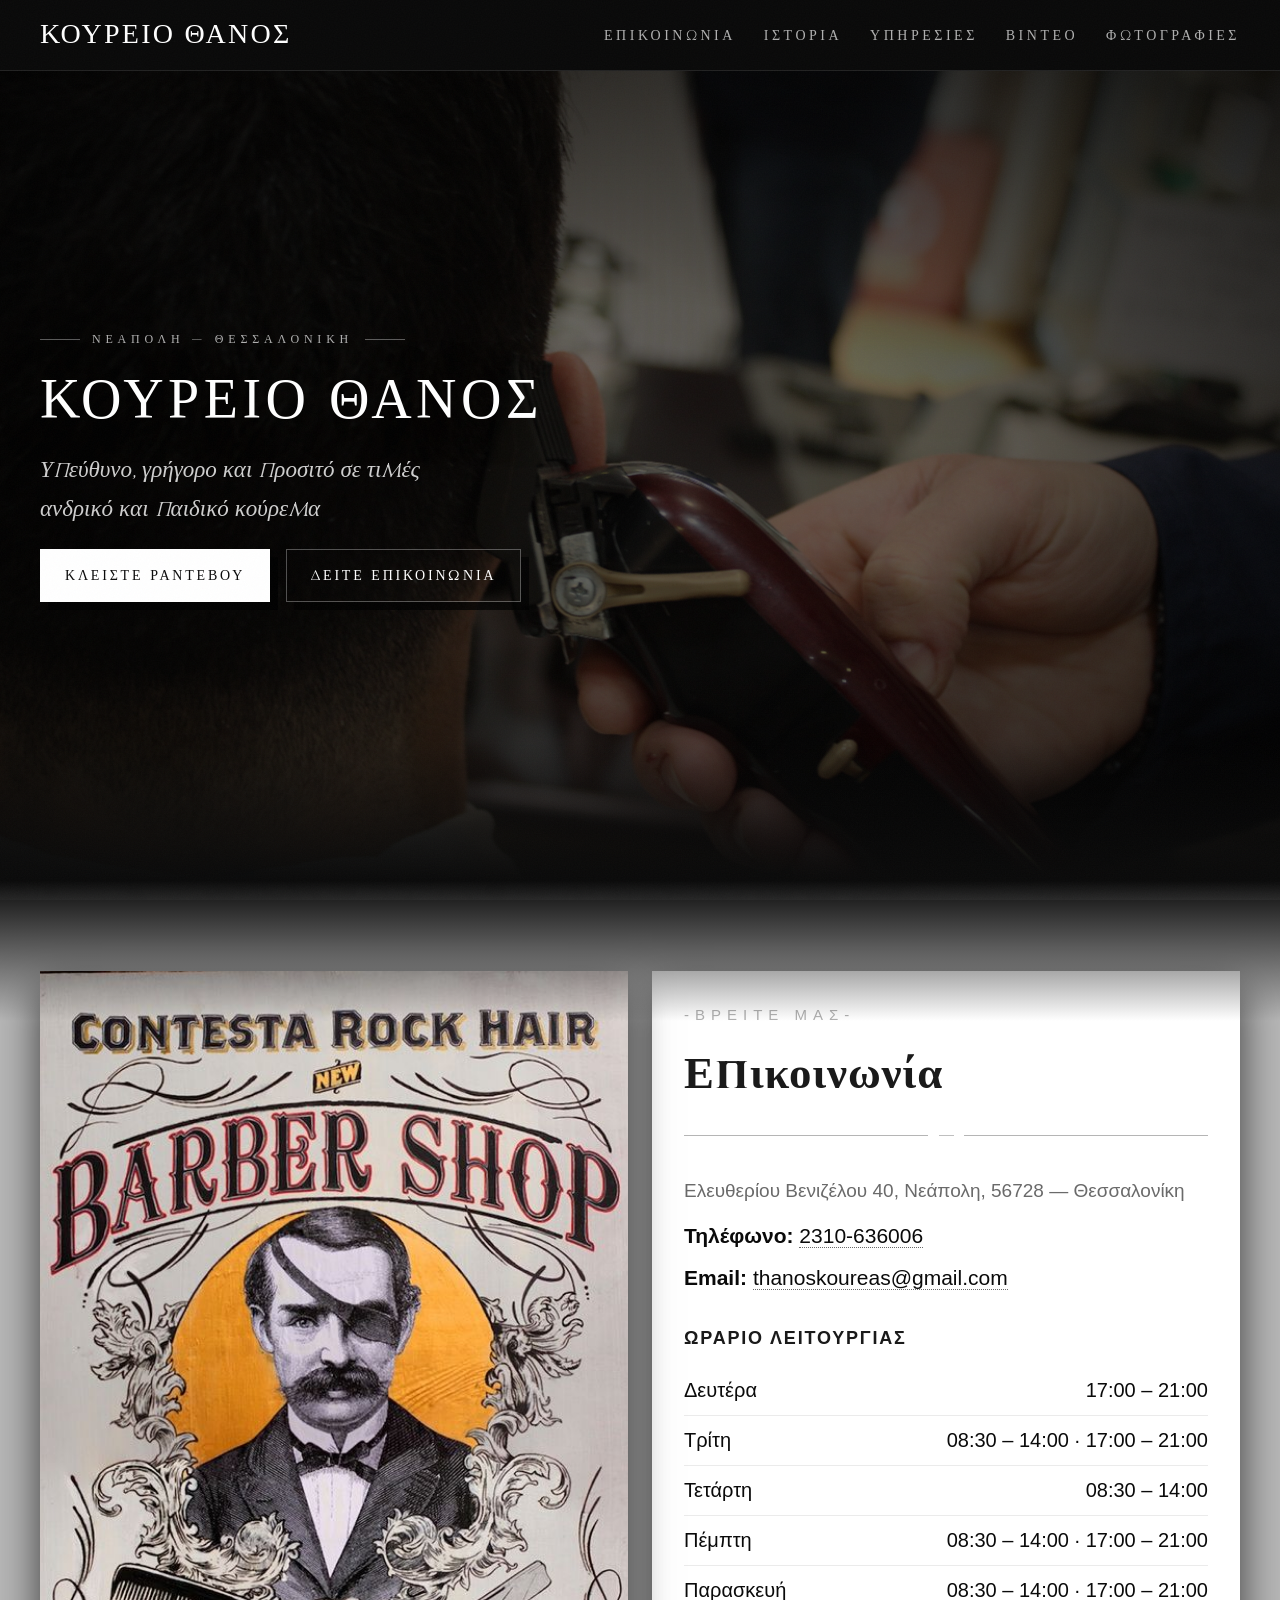
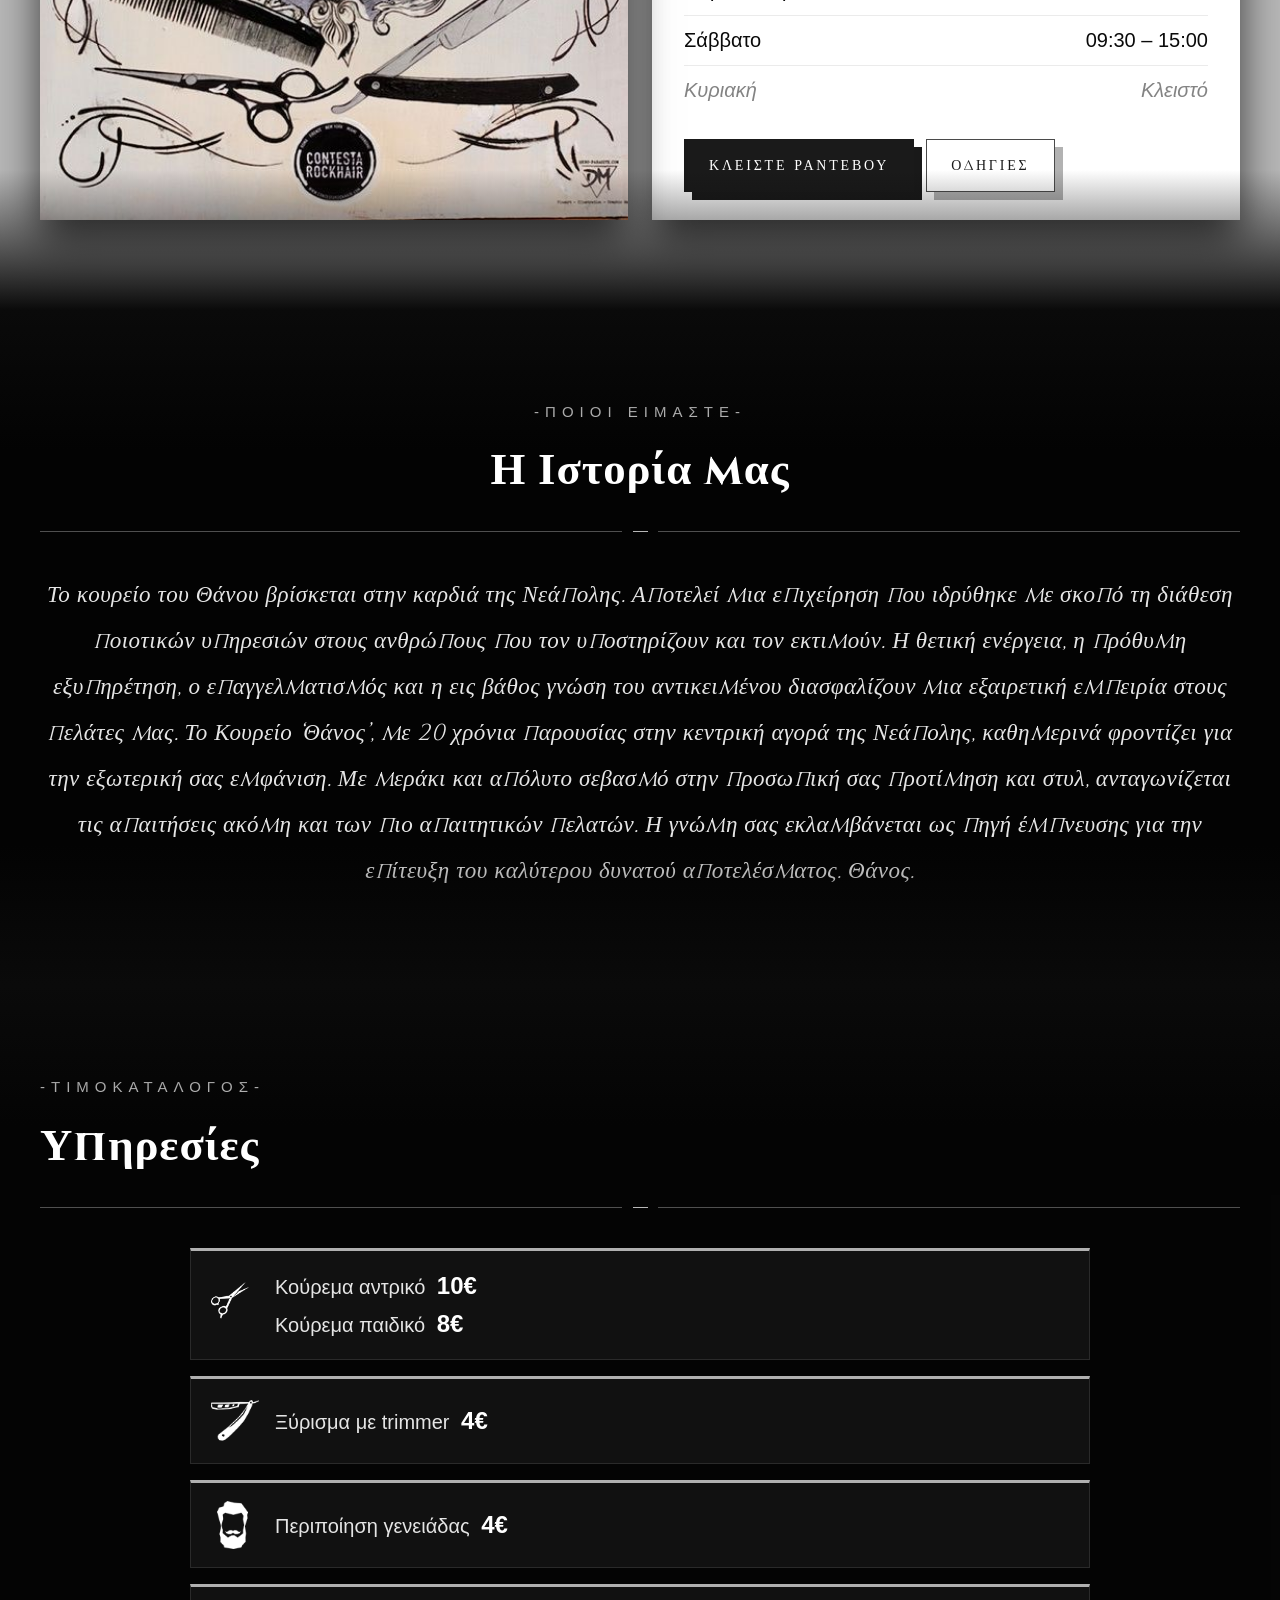
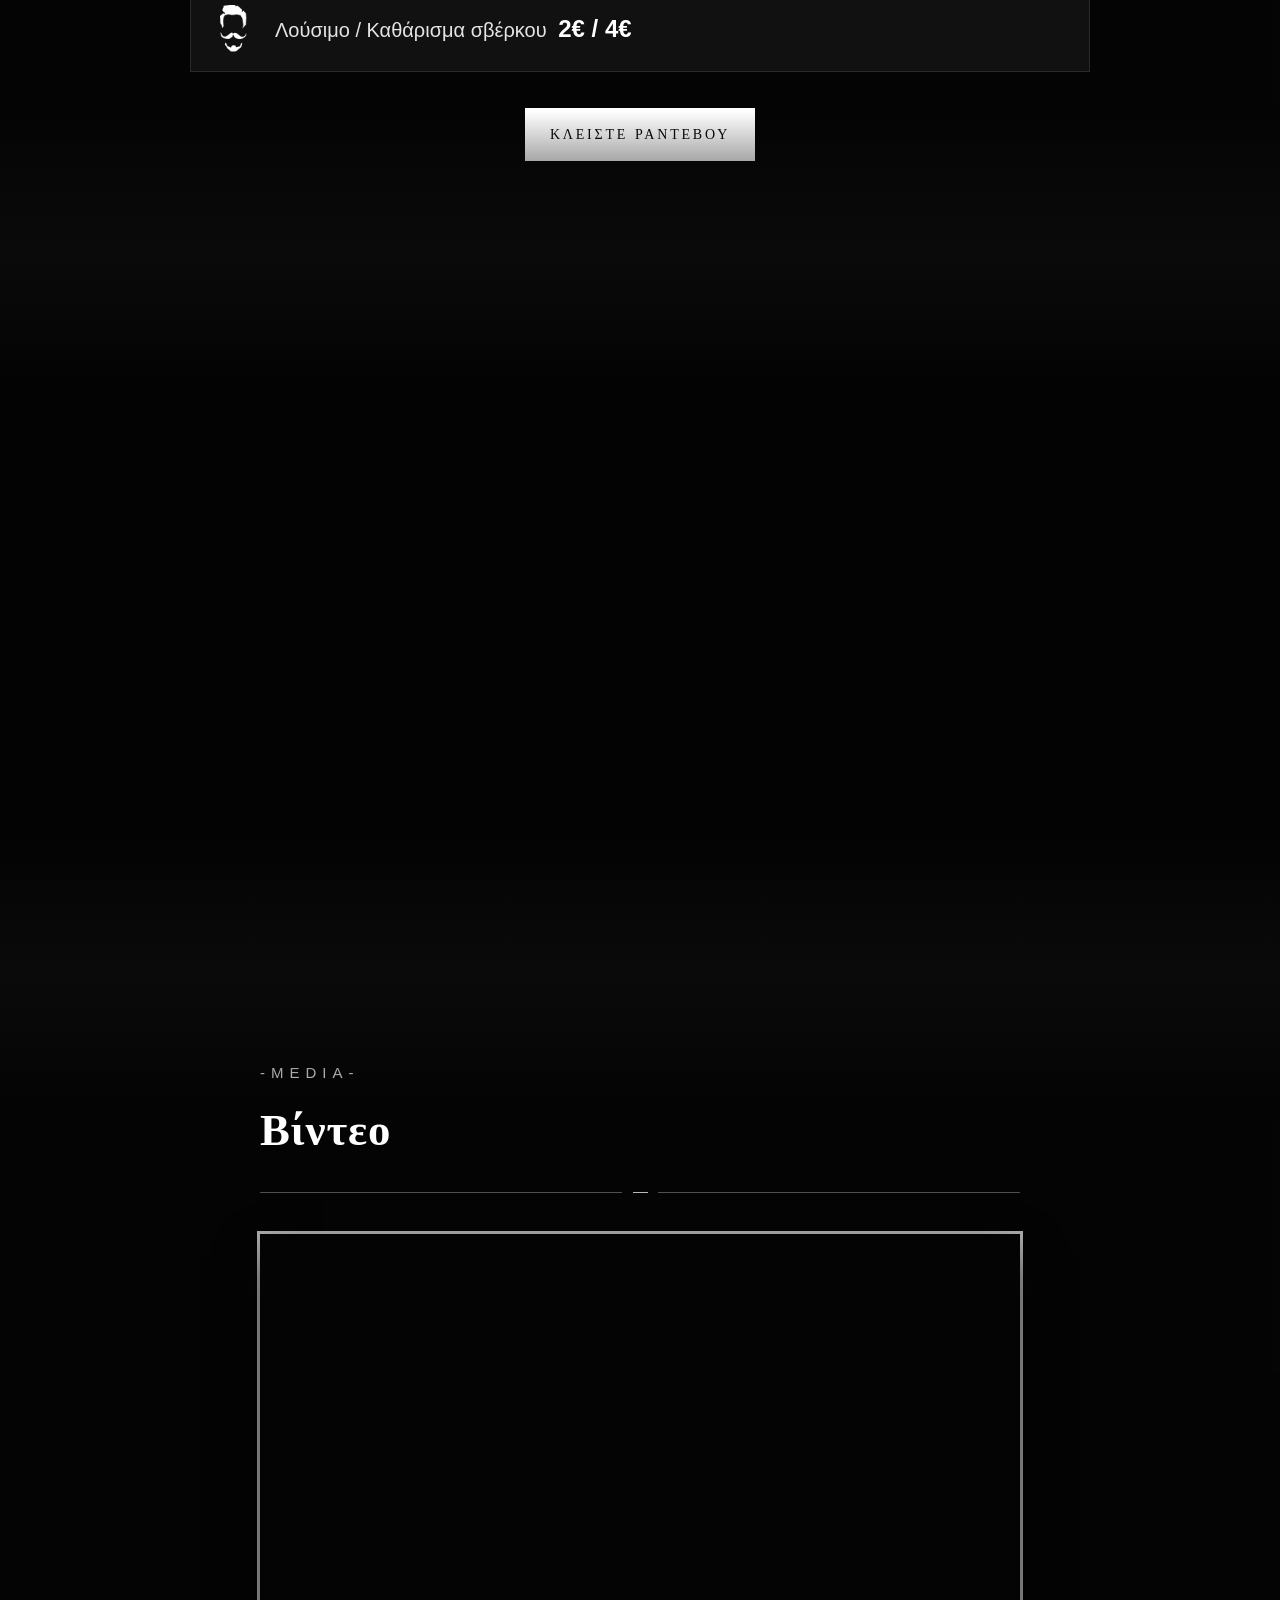
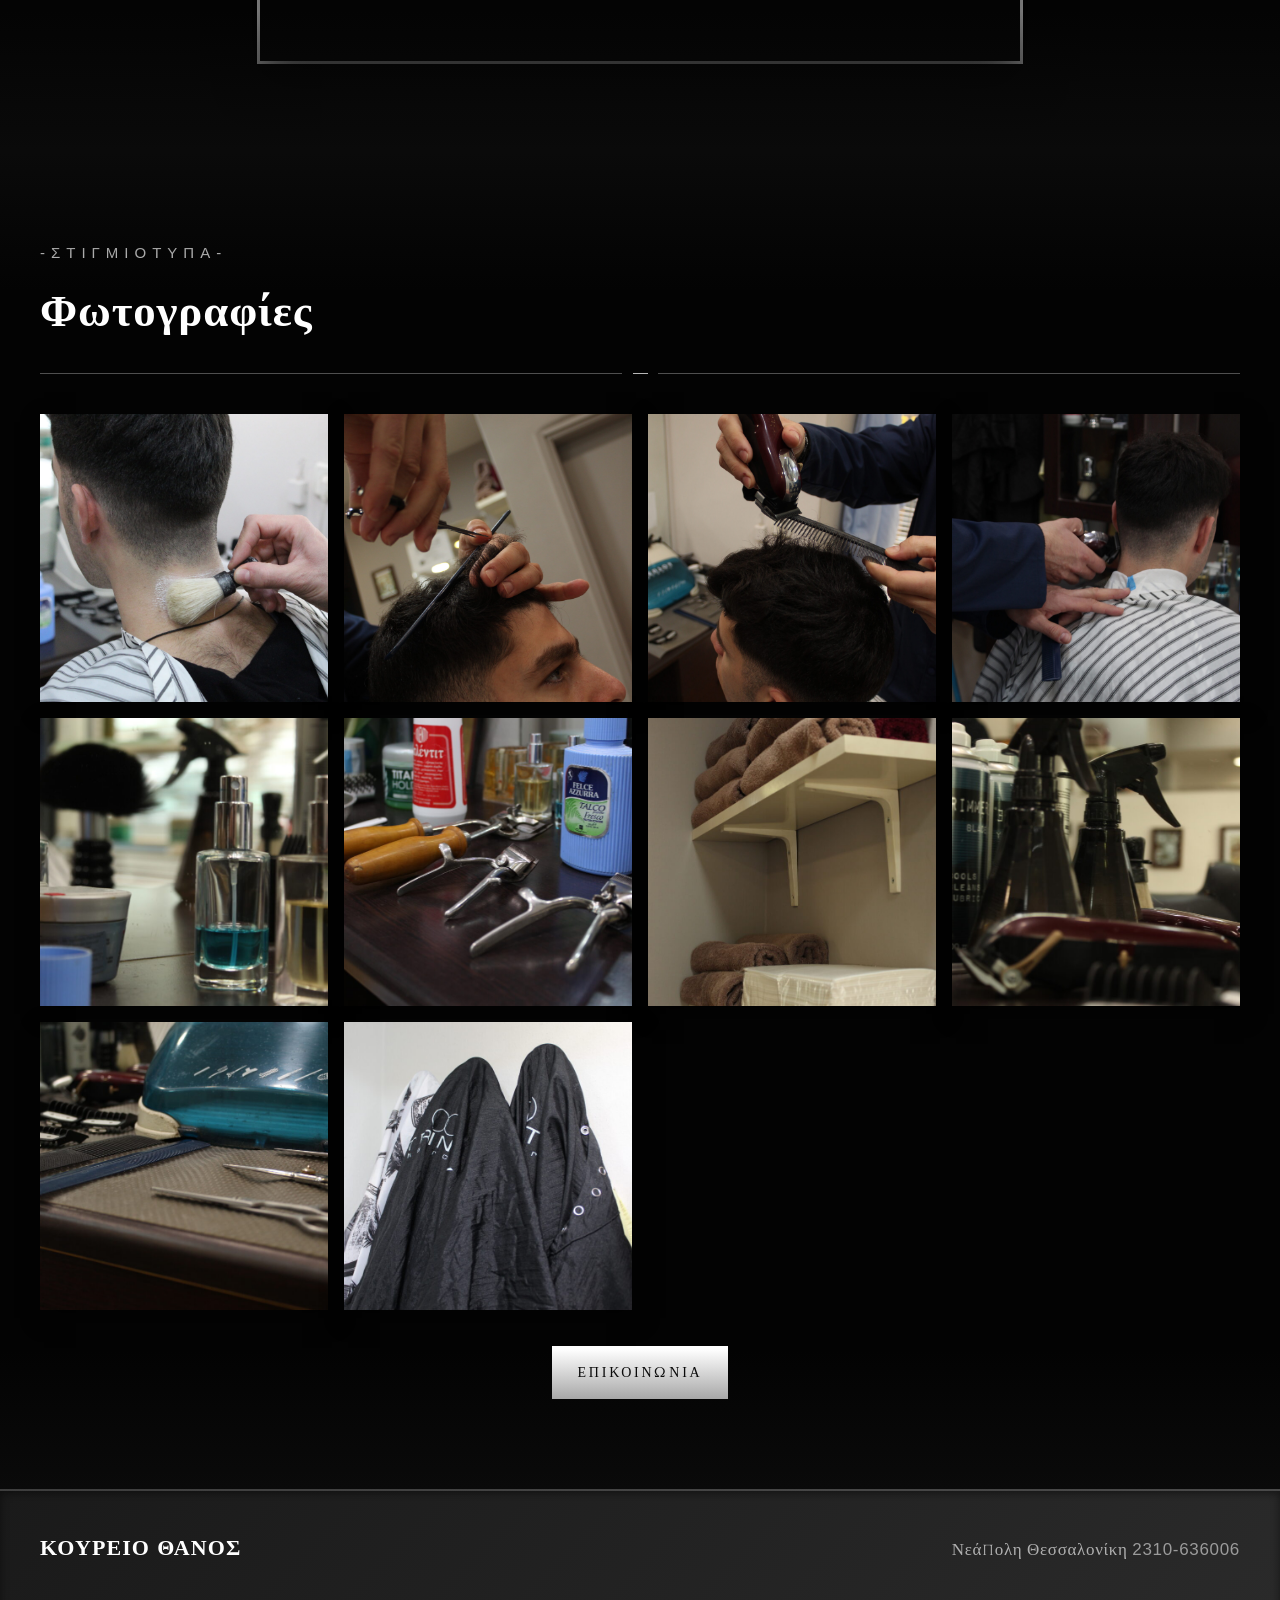
==== commit cd59c459: "Add files via upload" ====
--- a/index.html
+++ b/index.html
@@ -40,7 +40,6 @@
   <section id="top" class="hero" style="--bg:url('assets/img/IMG_0144-2-scaled.jpg');">
     <div class="hero-overlay"></div>
     <div class="hero-vignette"></div>
-    <div class="hero-pole" aria-hidden="true"></div>
     <div class="container hero-content">
       <div class="hero-eyebrow">
         <span class="rule-line"></span>
--- a/styles.css
+++ b/styles.css
@@ -302,20 +302,6 @@
 }
 .hero-overlay { position: absolute; inset: 0; background: rgba(0,0,0,0.6); z-index: 1; }
 .hero-vignette { position: absolute; inset: 0; background: radial-gradient(ellipse at center, transparent 30%, rgba(0,0,0,0.8) 100%); z-index: 2; }
-
-.hero-pole {
-  position: absolute;
-  top: 0;
-  right: 80px;
-  width: 22px;
-  height: 100%;
-  z-index: 3;
-  overflow: hidden;
-  opacity: 0.15;
-  background: repeating-linear-gradient(-45deg, #fff 0px, #fff 6px, #444 6px, #444 12px, #fff 12px, #fff 18px, #888 18px, #888 24px);
-  background-size: 34px 34px;
-}
-
 .hero-content { position: relative; z-index: 4; padding: 80px 0 100px; color: var(--white); }
 
 .hero-eyebrow {
@@ -420,26 +406,21 @@
 .center-btn .btn:hover { transform: scale(1.1); box-shadow: none; }
 .center-btn .btn:active { transform: scale(0.95); }
 
-/* Feature Photo */
 .feature-photo {
   position: relative;
-  min-height: 55vh;
+  min-height: 80vh;
   background-image: var(--bg);
   background-size: cover;
-  background-position: center 30%;
+  background-position: center;
+  background-repeat: no-repeat;
   background-attachment: scroll;
 }
-@media (hover: hover) and (pointer: fine) { .feature-photo { background-attachment: fixed; } }
-
-/* Desktop: show more of the image */
-@media (min-width: 960px) {
+
+@media (hover: hover) and (pointer: fine) {
   .feature-photo {
-    background-size: auto 200%;
-    background-position: center;
-    background-repeat: no-repeat;
+    background-attachment: fixed;
   }
 }
-
 /* Video */
 .video-wrap { position: relative; overflow: hidden; box-shadow: var(--shadow-card), 0 0 0 3px var(--silver); margin-top: 4px; }
 .video-wrap iframe { width: 100%; aspect-ratio: 16 / 9; display: block; }
